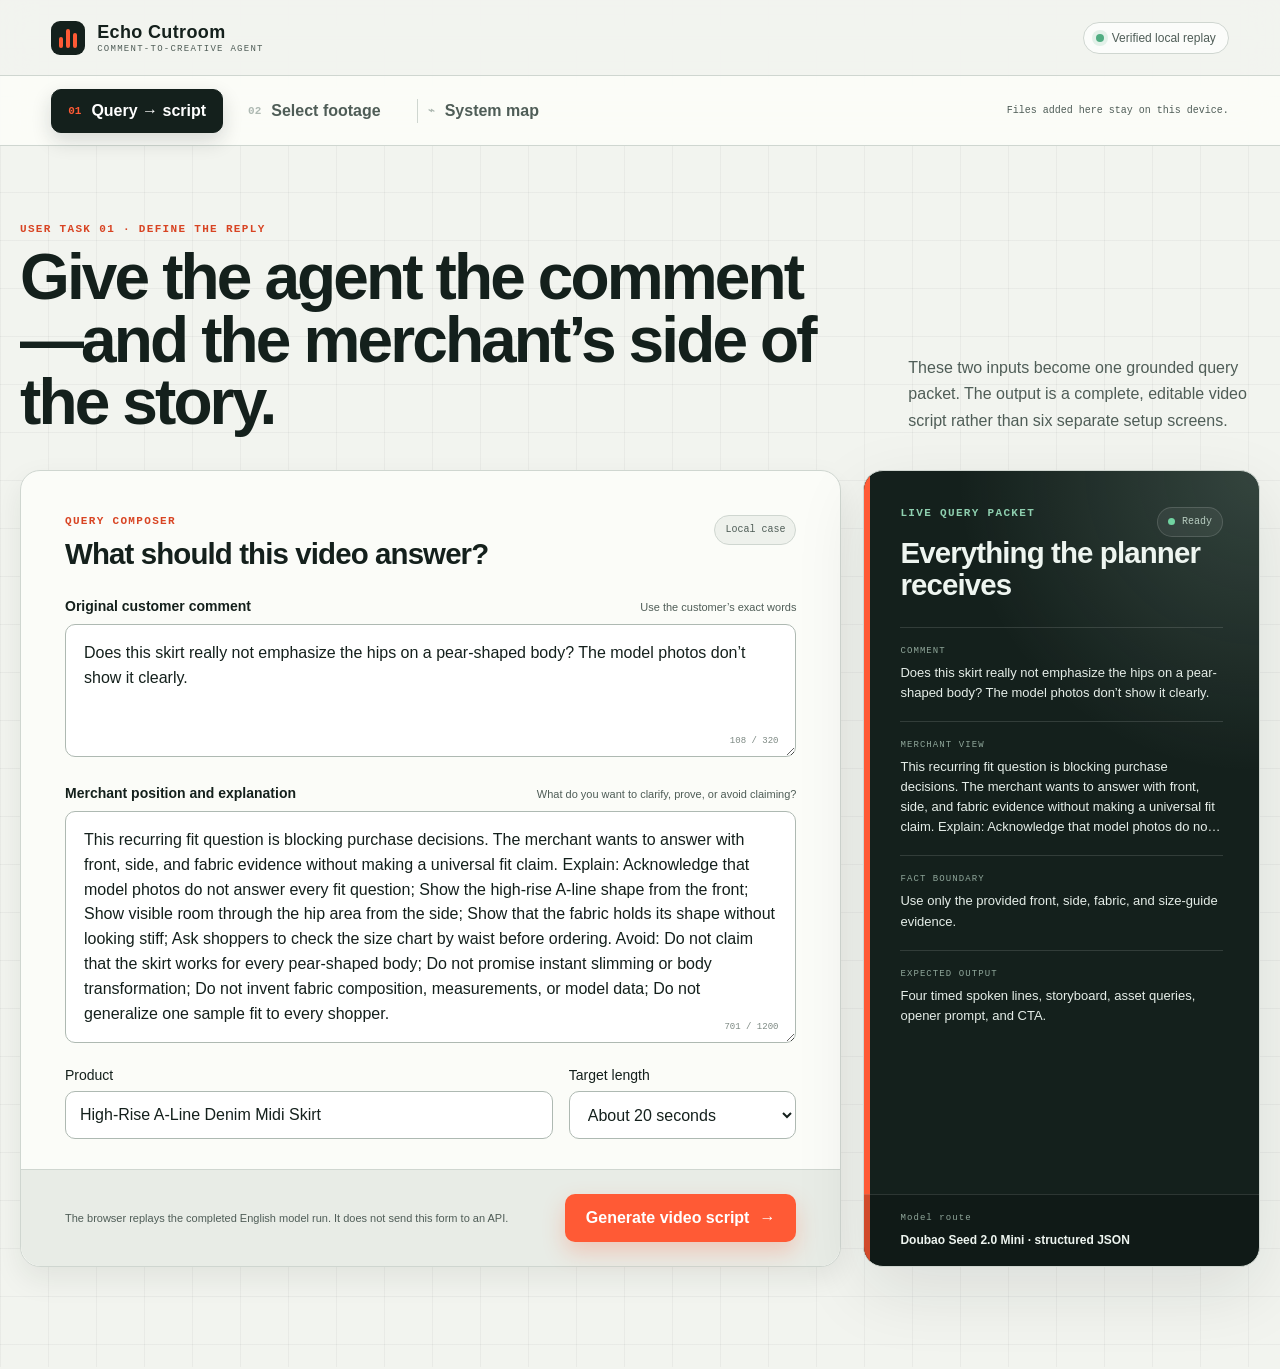
==== demos/comment-video/index.html @ 364e4d36 "Add interactive portfolio demos and project visuals" ====
<!doctype html>
<html lang="en">
  <head>
    <meta charset="UTF-8" />
    <meta name="viewport" content="width=device-width, initial-scale=1.0" />
    <meta
      name="description"
      content="Echo Cutroom turns a customer comment and a merchant brief into an evidence-led product reply video."
    />
    <title>Echo Cutroom · Comment-to-Creative Agent</title>
    <link rel="icon" href="data:," />
    <link rel="stylesheet" href="./styles.css?v=workflow-map-1" />
  </head>
  <body>
    <a class="skip-link" href="#main-content">Skip to workspace</a>

    <header class="topbar">
      <a class="brand" href="../../index.html" aria-label="Back to portfolio">
        <span class="brand-mark" aria-hidden="true">
          <span></span><span></span><span></span>
        </span>
        <span>
          <strong>Echo Cutroom</strong>
          <small>Comment-to-Creative Agent</small>
        </span>
      </a>

      <div class="run-state" aria-label="Demo mode">
        <span class="state-dot" aria-hidden="true"></span>
        Verified local replay
      </div>
    </header>

    <nav class="workspace-nav" aria-label="Demo pages">
      <div class="nav-track" role="tablist" aria-label="Workspace">
        <button
          class="nav-tab is-active"
          id="tab-brief"
          type="button"
          role="tab"
          aria-selected="true"
          aria-controls="view-brief"
          data-view-target="brief"
        >
          <span>01</span>
          Query → script
        </button>
        <button
          class="nav-tab"
          id="tab-assets"
          type="button"
          role="tab"
          aria-selected="false"
          aria-controls="view-assets"
          data-view-target="assets"
        >
          <span>02</span>
          Select footage
        </button>
        <button
          class="nav-tab nav-tab-system"
          id="tab-workflow"
          type="button"
          role="tab"
          aria-selected="false"
          aria-controls="view-workflow"
          data-view-target="workflow"
        >
          <span aria-hidden="true">⌁</span>
          System map
        </button>
      </div>
      <p class="privacy-note">Files added here stay on this device.</p>
    </nav>

    <main id="main-content">
      <section
        class="workspace-view is-active"
        id="view-brief"
        role="tabpanel"
        aria-labelledby="tab-brief"
        data-view="brief"
      >
        <div class="view-heading">
          <div>
            <p class="eyebrow">User task 01 · Define the reply</p>
            <h1>Give the agent the comment—and the merchant’s side of the story.</h1>
          </div>
          <p class="view-intro">
            These two inputs become one grounded query packet. The output is a complete,
            editable video script rather than six separate setup screens.
          </p>
        </div>

        <div class="brief-layout">
          <form class="query-composer" id="query-form">
            <div class="composer-topline">
              <div>
                <p class="section-kicker">Query composer</p>
                <h2>What should this video answer?</h2>
              </div>
              <span class="local-badge">Local case</span>
            </div>

            <label class="field-block" for="comment-input">
              <span class="field-heading">
                <strong>Original customer comment</strong>
                <small>Use the customer’s exact words</small>
              </span>
              <textarea id="comment-input" rows="4" maxlength="320"></textarea>
              <span class="field-counter"><span id="comment-count">0</span> / 320</span>
            </label>

            <label class="field-block" for="merchant-input">
              <span class="field-heading">
                <strong>Merchant position and explanation</strong>
                <small>What do you want to clarify, prove, or avoid claiming?</small>
              </span>
              <textarea id="merchant-input" rows="8" maxlength="1200"></textarea>
              <span class="field-counter"><span id="merchant-count">0</span> / 1200</span>
            </label>

            <div class="compact-fields">
              <label>
                <span>Product</span>
                <input id="product-input" type="text" />
              </label>
              <label>
                <span>Target length</span>
                <select id="duration-input">
                  <option value="20.8">About 20 seconds</option>
                  <option value="15">About 15 seconds</option>
                  <option value="30">About 30 seconds</option>
                </select>
              </label>
            </div>

            <div class="composer-action">
              <p>
                The browser replays the completed English model run. It does not send this
                form to an API.
              </p>
              <button class="button button-primary" id="generate-script" type="submit">
                Generate video script
                <span aria-hidden="true">→</span>
              </button>
            </div>
          </form>

          <aside class="query-packet" aria-labelledby="packet-title">
            <div class="packet-head">
              <p class="section-kicker">Live query packet</p>
              <span class="packet-status"><i></i> Ready</span>
            </div>
            <h2 id="packet-title">Everything the planner receives</h2>

            <div class="packet-row">
              <span>COMMENT</span>
              <p id="packet-comment"></p>
            </div>
            <div class="packet-row">
              <span>MERCHANT VIEW</span>
              <p id="packet-merchant"></p>
            </div>
            <div class="packet-row">
              <span>FACT BOUNDARY</span>
              <p id="packet-boundary">
                Use only the provided front, side, fabric, and size-guide evidence.
              </p>
            </div>
            <div class="packet-row">
              <span>EXPECTED OUTPUT</span>
              <p>Four timed spoken lines, storyboard, asset queries, opener prompt, and CTA.</p>
            </div>

            <div class="packet-foot">
              <span>Model route</span>
              <strong>Doubao Seed 2.0 Mini · structured JSON</strong>
            </div>
          </aside>
        </div>

        <section class="script-result" id="script-result" aria-live="polite" hidden>
          <div class="result-heading">
            <div>
              <p class="eyebrow">Generated output</p>
              <h2>One script, already mapped to four edit slots.</h2>
            </div>
            <div class="result-meta">
              <span id="script-status">Completed run</span>
              <span>20.8 sec</span>
              <span>4 scenes</span>
            </div>
          </div>

          <div class="script-grid" id="script-grid"></div>

          <label class="script-editor" for="script-input">
            <span>
              <strong>Editable voiceover</strong>
              <small id="script-edit-state">Matches the verified run</small>
            </span>
            <textarea id="script-input" rows="7"></textarea>
          </label>

          <div class="result-actions">
            <button class="button button-secondary" id="restore-script" type="button">
              Restore generated draft
            </button>
            <button class="button button-primary" id="continue-assets" type="button">
              Continue to footage
              <span aria-hidden="true">→</span>
            </button>
          </div>
        </section>
      </section>

      <section
        class="workspace-view"
        id="view-assets"
        role="tabpanel"
        aria-labelledby="tab-assets"
        data-view="assets"
        hidden
      >
        <div class="view-heading">
          <div>
            <p class="eyebrow">User task 02 · Build the evidence set</p>
            <h1>Select the footage the editor is allowed to use.</h1>
          </div>
          <p class="view-intro">
            Approved merchant assets carry every product claim. If the library is missing a
            shot, add an image or video from your device.
          </p>
        </div>

        <div class="asset-workspace">
          <section class="library-panel" aria-labelledby="library-title">
            <div class="library-toolbar">
              <div>
                <p class="section-kicker">Merchant asset library</p>
                <h2 id="library-title">Match proof to the script</h2>
              </div>
              <label class="asset-search">
                <span class="sr-only">Search assets</span>
                <input
                  id="asset-search"
                  type="search"
                  placeholder="Search front, side, fabric…"
                />
              </label>
            </div>

            <div class="coverage-bar">
              <div>
                <span id="selected-count">0 selected</span>
                <strong id="coverage-state">Checking coverage…</strong>
              </div>
              <div class="coverage-track" aria-hidden="true">
                <span id="coverage-fill"></span>
              </div>
            </div>

            <div class="asset-grid" id="asset-grid">
              <label class="upload-card" id="asset-dropzone" for="asset-upload">
                <span class="upload-plus" aria-hidden="true">+</span>
                <strong>Add footage</strong>
                <small>Images or videos from this device</small>
                <span class="upload-types">PNG · JPG · MP4 · MOV</span>
              </label>
            </div>
            <input
              class="sr-only"
              id="asset-upload"
              type="file"
              accept="image/*,video/*"
              multiple
            />
            <p class="upload-note" id="upload-note">
              Local uploads appear in this selection only and are never sent anywhere.
            </p>
          </section>

          <aside class="edit-preview" aria-labelledby="preview-title">
            <div class="preview-heading">
              <div>
                <p class="section-kicker">Edit preview</p>
                <h2 id="preview-title">Selected source stack</h2>
              </div>
              <span class="ratio-badge">9:16</span>
            </div>

            <div class="selected-stack" id="selected-stack"></div>

            <div class="mini-timeline" aria-label="Four-part edit timeline">
              <span class="segment generated" style="--w: 26%">Opener</span>
              <span class="segment proof" style="--w: 25%">Front</span>
              <span class="segment proof" style="--w: 24%">Side</span>
              <span class="segment proof" style="--w: 25%">Fabric + size</span>
            </div>

            <button class="button button-primary button-wide" id="assemble-preview" type="button">
              Open completed cut
              <span aria-hidden="true">▶</span>
            </button>

            <div class="video-shell" id="video-shell" hidden>
              <video id="result-video" controls playsinline preload="metadata">
                <source
                  src="./assets/output/comment-reply-demo-en.mp4?v=20260727-en1"
                  type="video/mp4"
                />
                Your browser cannot play the MP4 preview.
              </video>
              <div class="video-caption">
                <span>VERIFIED OUTPUT</span>
                <p>English narration · captions · background music · no standalone end card</p>
              </div>
            </div>

            <p class="static-note">
              The included video is the verified pre-rendered cut. Newly added local files are
              shown in the source stack but are not re-rendered by this static portfolio page.
            </p>

            <button class="text-button" id="open-workflow" type="button">
              See every tool behind this output
              <span aria-hidden="true">→</span>
            </button>
          </aside>
        </div>
      </section>

      <section
        class="workspace-view workflow-view"
        id="view-workflow"
        role="tabpanel"
        aria-labelledby="tab-workflow"
        data-view="workflow"
        hidden
      >
        <div class="view-heading workflow-heading">
          <div>
            <p class="eyebrow">System map · Inputs, tools, outputs</p>
            <h1>The six old screens are now one transparent production line.</h1>
          </div>
          <p class="view-intro">
            Follow the signal from a customer comment to the final MP4. Select any node to
            inspect the exact tool, input, output, and execution mode.
          </p>
        </div>

        <div class="mode-legend" aria-label="Execution mode legend">
          <span><i class="human"></i> Human input</span>
          <span><i class="api"></i> Actual AI API</span>
          <span><i class="local"></i> Local processing</span>
          <span><i class="static"></i> Static output</span>
        </div>

        <div class="workflow-layout">
          <div class="signal-map" id="workflow-map" aria-label="End-to-end production workflow">
            <div class="lane-label">PLAN</div>
            <div class="flow-row flow-row-plan">
              <button class="flow-node mode-human is-selected" type="button" data-node="query">
                <span class="node-index">01</span>
                <strong>Query + merchant brief</strong>
                <small>Comment and response position</small>
                <em>Case packet</em>
              </button>
              <span class="flow-arrow" aria-hidden="true">→</span>
              <button class="flow-node mode-api" type="button" data-node="plan">
                <span class="node-index">02</span>
                <strong>Generate video plan</strong>
                <small>Doubao Seed 2.0 Mini</small>
                <em>Structured JSON</em>
              </button>
              <span class="flow-arrow" aria-hidden="true">→</span>
              <button class="flow-node mode-local" type="button" data-node="validate">
                <span class="node-index">03</span>
                <strong>Validate claims</strong>
                <small>Fact and timing rules</small>
                <em>Approved plan</em>
              </button>
            </div>

            <div class="lane-label">SOURCE</div>
            <div class="flow-row flow-row-source">
              <button class="flow-node mode-human" type="button" data-node="assets">
                <span class="node-index">04</span>
                <strong>Match or upload evidence</strong>
                <small>Local metadata matcher</small>
                <em>Selected asset IDs</em>
              </button>
              <span class="flow-arrow" aria-hidden="true">→</span>
              <button class="flow-node mode-local gate-node" type="button" data-node="gap">
                <span class="node-index">05</span>
                <strong>Evidence gap?</strong>
                <small>Fact-to-shot coverage</small>
                <em>Ready / revise</em>
              </button>
              <div class="gap-loop" aria-label="Missing evidence loops back to upload">
                <span>Missing proof</span>
                <b aria-hidden="true">↶</b>
                <small>Upload a shot or remove the claim</small>
              </div>
            </div>

            <div class="lane-label">CREATE</div>
            <div class="parallel-wrap">
              <div class="parallel-branch">
                <span>VISUAL</span>
                <button class="flow-node mode-api" type="button" data-node="opener">
                  <span class="node-index">06A</span>
                  <strong>Generate opener</strong>
                  <small>Seedance 2.0 Fast</small>
                  <em>5-second vertical MP4</em>
                </button>
              </div>
              <div class="parallel-sign" aria-hidden="true">+</div>
              <div class="parallel-branch">
                <span>AUDIO</span>
                <button class="flow-node mode-local" type="button" data-node="voice">
                  <span class="node-index">06B</span>
                  <strong>Create voiceover</strong>
                  <small>Piper English TTS</small>
                  <em>Timed WAV</em>
                </button>
              </div>
            </div>

            <div class="flow-down" aria-hidden="true">↓</div>
            <div class="lane-label">FINISH</div>
            <div class="flow-row flow-row-finish">
              <button class="flow-node mode-local" type="button" data-node="edit">
                <span class="node-index">07</span>
                <strong>Assemble the cut</strong>
                <small>FFmpeg edit + captions + BGM</small>
                <em>20.8-second draft</em>
              </button>
              <span class="flow-arrow" aria-hidden="true">→</span>
              <button class="flow-node mode-local" type="button" data-node="evaluate">
                <span class="node-index">08</span>
                <strong>Evaluate and gate</strong>
                <small>Rubric + deterministic checks</small>
                <em>Pass / revise</em>
              </button>
              <span class="flow-arrow" aria-hidden="true">→</span>
              <button class="flow-node mode-static" type="button" data-node="output">
                <span class="node-index">09</span>
                <strong>Publish the artifact</strong>
                <small>Static portfolio output</small>
                <em>MP4 + run manifest</em>
              </button>
            </div>
          </div>

          <aside class="node-inspector" aria-live="polite">
            <div class="inspector-head">
              <span id="inspector-mode">Human input</span>
              <strong id="inspector-step">01</strong>
            </div>
            <h2 id="inspector-title">Query + merchant brief</h2>
            <p id="inspector-summary">
              What is the shopper really asking—and what can the merchant prove?
            </p>

            <dl>
              <div>
                <dt>TOOL</dt>
                <dd id="inspector-tool">Demo form + normalized case schema</dd>
              </div>
              <div>
                <dt>INPUT</dt>
                <dd id="inspector-input">Original comment, merchant response goal, and claim boundaries</dd>
              </div>
              <div>
                <dt>OUTPUT</dt>
                <dd id="inspector-output">A normalized case packet for the planner</dd>
              </div>
            </dl>

            <p class="accuracy-note" id="inspector-note">
              This is the only information the user needs to prepare before generation.
            </p>
          </aside>
        </div>

        <div class="workflow-principles">
          <article>
            <span>01</span>
            <strong>Facts first</strong>
            <p>No product claim enters the script without an approved fact boundary.</p>
          </article>
          <article>
            <span>02</span>
            <strong>Real assets first</strong>
            <p>AI generates the missing performance hook, not the product evidence.</p>
          </article>
          <article>
            <span>03</span>
            <strong>Human review remains</strong>
            <p>The merchant selects sources and can revise the script before release.</p>
          </article>
        </div>
      </section>
    </main>

    <div class="toast" id="toast" role="status" aria-live="polite"></div>

    <script src="./data/workflow-data.js?v=workflow-map-1"></script>
    <script src="./app.js?v=workflow-map-1"></script>
  </body>
</html>
---- demos/comment-video/styles.css ----
:root {
  --paper: #f2f4ef;
  --paper-strong: #fbfcf8;
  --ink: #14201c;
  --ink-soft: #4f5d57;
  --line: #cfd6d0;
  --line-strong: #aeb9b2;
  --orange: #ff5a35;
  --orange-dark: #d84423;
  --mint: #c5ead9;
  --mint-dark: #2b7b60;
  --blue: #2957d6;
  --blue-soft: #dce5ff;
  --violet: #7759d9;
  --yellow: #f2cf69;
  --white: #ffffff;
  --shadow: 0 24px 70px rgba(20, 32, 28, 0.1);
  --shadow-small: 0 12px 30px rgba(20, 32, 28, 0.08);
  --radius: 20px;
  --radius-small: 12px;
  --display: Bahnschrift, "Arial Narrow", "Segoe UI", sans-serif;
  --body: "Segoe UI", Arial, sans-serif;
  --mono: "Cascadia Mono", Consolas, monospace;
}

* {
  box-sizing: border-box;
}

html {
  color-scheme: light;
  scroll-behavior: smooth;
}

body {
  min-width: 320px;
  margin: 0;
  color: var(--ink);
  font-family: var(--body);
  background:
    linear-gradient(rgba(20, 32, 28, 0.045) 1px, transparent 1px),
    linear-gradient(90deg, rgba(20, 32, 28, 0.045) 1px, transparent 1px),
    var(--paper);
  background-size: 48px 48px;
}

button,
input,
textarea,
select {
  color: inherit;
  font: inherit;
}

button,
select {
  cursor: pointer;
}

button:focus-visible,
input:focus-visible,
textarea:focus-visible,
select:focus-visible,
a:focus-visible,
[tabindex="-1"]:focus-visible {
  outline: 3px solid rgba(41, 87, 214, 0.32);
  outline-offset: 3px;
}

button:disabled {
  cursor: wait;
  opacity: 0.68;
}

[hidden] {
  display: none !important;
}

.sr-only {
  position: absolute !important;
  width: 1px !important;
  height: 1px !important;
  padding: 0 !important;
  margin: -1px !important;
  overflow: hidden !important;
  clip: rect(0, 0, 0, 0) !important;
  white-space: nowrap !important;
  border: 0 !important;
}

.skip-link {
  position: fixed;
  top: 12px;
  left: 12px;
  z-index: 100;
  padding: 10px 14px;
  color: white;
  background: var(--ink);
  border-radius: 8px;
  transform: translateY(-150%);
}

.skip-link:focus {
  transform: translateY(0);
}

.topbar {
  display: flex;
  align-items: center;
  justify-content: space-between;
  min-height: 76px;
  padding: 14px clamp(22px, 4vw, 64px);
  background: rgba(242, 244, 239, 0.92);
  border-bottom: 1px solid var(--line);
  backdrop-filter: blur(16px);
}

.brand {
  display: inline-flex;
  gap: 12px;
  align-items: center;
  color: var(--ink);
  text-decoration: none;
}

.brand > span:last-child {
  display: grid;
  gap: 1px;
}

.brand strong {
  font-family: var(--display);
  font-size: 18px;
  letter-spacing: 0.02em;
}

.brand small {
  color: var(--ink-soft);
  font-family: var(--mono);
  font-size: 9px;
  letter-spacing: 0.14em;
  text-transform: uppercase;
}

.brand-mark {
  display: flex;
  gap: 3px;
  align-items: flex-end;
  justify-content: center;
  width: 34px;
  height: 34px;
  padding: 7px;
  background: var(--ink);
  border-radius: 9px;
}

.brand-mark span {
  width: 4px;
  background: var(--orange);
  border-radius: 4px;
}

.brand-mark span:nth-child(1) {
  height: 11px;
}

.brand-mark span:nth-child(2) {
  height: 19px;
}

.brand-mark span:nth-child(3) {
  height: 15px;
}

.run-state {
  display: inline-flex;
  gap: 8px;
  align-items: center;
  padding: 8px 12px;
  color: var(--ink-soft);
  font-size: 12px;
  background: rgba(255, 255, 255, 0.7);
  border: 1px solid var(--line);
  border-radius: 999px;
}

.state-dot {
  width: 8px;
  height: 8px;
  background: #51ad82;
  border-radius: 50%;
  box-shadow: 0 0 0 4px rgba(81, 173, 130, 0.14);
}

.workspace-nav {
  position: sticky;
  top: 0;
  z-index: 20;
  display: flex;
  align-items: center;
  justify-content: space-between;
  min-height: 70px;
  padding: 10px clamp(22px, 4vw, 64px);
  background: rgba(251, 252, 248, 0.94);
  border-bottom: 1px solid var(--line);
  backdrop-filter: blur(16px);
}

.nav-track {
  display: flex;
  gap: 8px;
  align-items: center;
}

.nav-tab {
  display: inline-flex;
  gap: 10px;
  align-items: center;
  min-height: 44px;
  padding: 0 16px;
  color: var(--ink-soft);
  font-weight: 700;
  background: transparent;
  border: 1px solid transparent;
  border-radius: 10px;
}

.nav-tab span {
  color: var(--line-strong);
  font-family: var(--mono);
  font-size: 11px;
}

.nav-tab:hover {
  color: var(--ink);
  background: white;
  border-color: var(--line);
}

.nav-tab.is-active {
  color: white;
  background: var(--ink);
  border-color: var(--ink);
  box-shadow: 0 8px 20px rgba(20, 32, 28, 0.16);
}

.nav-tab.is-active span {
  color: var(--orange);
}

.nav-tab-system {
  margin-left: 14px;
}

.nav-tab-system::before {
  width: 1px;
  height: 24px;
  margin-left: -20px;
  content: "";
  background: var(--line);
}

.privacy-note {
  margin: 0;
  color: var(--ink-soft);
  font-family: var(--mono);
  font-size: 10px;
}

main {
  width: min(1480px, calc(100% - 40px));
  margin: 0 auto;
  padding: clamp(46px, 6vw, 86px) 0 100px;
}

.workspace-view {
  animation: view-in 280ms ease both;
}

@keyframes view-in {
  from {
    opacity: 0;
    transform: translateY(8px);
  }
  to {
    opacity: 1;
    transform: translateY(0);
  }
}

.view-heading {
  display: grid;
  grid-template-columns: minmax(0, 1.5fr) minmax(300px, 0.65fr);
  gap: clamp(30px, 6vw, 90px);
  align-items: end;
  margin-bottom: 36px;
}

.eyebrow,
.section-kicker {
  margin: 0 0 11px;
  color: var(--orange-dark);
  font-family: var(--mono);
  font-size: 11px;
  font-weight: 700;
  letter-spacing: 0.12em;
  text-transform: uppercase;
}

.view-heading h1 {
  max-width: 980px;
  margin: 0;
  font-family: var(--display);
  font-size: clamp(42px, 5vw, 78px);
  font-weight: 800;
  letter-spacing: -0.045em;
  line-height: 0.98;
}

.view-intro {
  max-width: 520px;
  margin: 0;
  color: var(--ink-soft);
  font-size: 16px;
  line-height: 1.65;
}

.brief-layout {
  display: grid;
  grid-template-columns: minmax(0, 1.45fr) minmax(340px, 0.7fr);
  gap: 22px;
  align-items: stretch;
}

.query-composer,
.query-packet,
.script-result,
.library-panel,
.edit-preview,
.signal-map,
.node-inspector {
  border: 1px solid var(--line);
  border-radius: var(--radius);
  box-shadow: var(--shadow-small);
}

.query-composer {
  padding: clamp(24px, 4vw, 44px);
  background: var(--paper-strong);
}

.composer-topline,
.packet-head,
.result-heading,
.library-toolbar,
.preview-heading {
  display: flex;
  gap: 20px;
  align-items: flex-start;
  justify-content: space-between;
}

.composer-topline h2,
.packet-head + h2,
.result-heading h2,
.library-toolbar h2,
.preview-heading h2,
.node-inspector h2 {
  margin: 0;
  font-family: var(--display);
  font-size: clamp(24px, 2.3vw, 34px);
  letter-spacing: -0.03em;
  line-height: 1.08;
}

.local-badge,
.ratio-badge,
.result-meta span,
.packet-status {
  display: inline-flex;
  gap: 7px;
  align-items: center;
  flex: none;
  min-height: 30px;
  padding: 0 10px;
  color: var(--ink-soft);
  font-family: var(--mono);
  font-size: 10px;
  background: #eef1ec;
  border: 1px solid var(--line);
  border-radius: 999px;
}

.field-block {
  position: relative;
  display: grid;
  gap: 10px;
  margin-top: 28px;
}

.field-heading {
  display: flex;
  gap: 16px;
  align-items: baseline;
  justify-content: space-between;
}

.field-heading strong,
.compact-fields label > span {
  font-size: 14px;
}

.field-heading small {
  color: var(--ink-soft);
  font-size: 11px;
}

textarea,
input,
select {
  width: 100%;
  border: 1px solid var(--line-strong);
  background: white;
  border-radius: 10px;
}

textarea {
  min-height: 110px;
  padding: 16px 18px;
  font-size: 16px;
  line-height: 1.55;
  resize: vertical;
}

#merchant-input {
  min-height: 210px;
}

input,
select {
  height: 48px;
  padding: 0 14px;
}

textarea:hover,
input:hover,
select:hover {
  border-color: #7f8f86;
}

.field-counter {
  position: absolute;
  right: 12px;
  bottom: 9px;
  padding: 2px 6px;
  color: #7d8983;
  font-family: var(--mono);
  font-size: 9px;
  background: rgba(255, 255, 255, 0.9);
  border-radius: 4px;
}

.compact-fields {
  display: grid;
  grid-template-columns: 1.5fr 0.7fr;
  gap: 16px;
  margin-top: 24px;
}

.compact-fields label {
  display: grid;
  gap: 8px;
}

.composer-action {
  display: flex;
  gap: 28px;
  align-items: center;
  justify-content: space-between;
  margin: 30px -44px -44px;
  padding: 24px 44px;
  background: #e8ece6;
  border-top: 1px solid var(--line);
  border-radius: 0 0 var(--radius) var(--radius);
}

.composer-action p {
  max-width: 520px;
  margin: 0;
  color: var(--ink-soft);
  font-size: 11px;
  line-height: 1.55;
}

.button {
  display: inline-flex;
  gap: 10px;
  align-items: center;
  justify-content: center;
  min-height: 48px;
  padding: 0 20px;
  font-weight: 800;
  border: 1px solid transparent;
  border-radius: 10px;
  transition:
    transform 160ms ease,
    box-shadow 160ms ease,
    background 160ms ease;
}

.button:hover {
  transform: translateY(-2px);
}

.button-primary {
  color: white;
  background: var(--orange);
  box-shadow: 0 10px 22px rgba(255, 90, 53, 0.25);
}

.button-primary:hover {
  background: var(--orange-dark);
}

.button-secondary {
  color: var(--ink);
  background: white;
  border-color: var(--line-strong);
}

.button-wide {
  width: 100%;
}

.query-packet {
  position: relative;
  overflow: hidden;
  padding: clamp(24px, 3vw, 36px);
  color: #eef5f0;
  background:
    radial-gradient(circle at 100% 0%, rgba(197, 234, 217, 0.18), transparent 34%),
    var(--ink);
  box-shadow: var(--shadow);
}

.query-packet::before {
  position: absolute;
  top: 0;
  left: 0;
  width: 6px;
  height: 100%;
  content: "";
  background: var(--orange);
}

.query-packet .section-kicker {
  color: #8ecfaf;
}

.packet-status {
  color: #b8cdc1;
  background: rgba(255, 255, 255, 0.06);
  border-color: rgba(255, 255, 255, 0.14);
}

.packet-status i {
  width: 7px;
  height: 7px;
  background: #71d3a1;
  border-radius: 50%;
}

.packet-head + h2 {
  margin-bottom: 26px;
}

.packet-row {
  padding: 18px 0;
  border-top: 1px solid rgba(255, 255, 255, 0.13);
}

.packet-row span,
.packet-foot span {
  display: block;
  margin-bottom: 7px;
  color: #8fa69a;
  font-family: var(--mono);
  font-size: 9px;
  letter-spacing: 0.12em;
}

.packet-row p {
  display: -webkit-box;
  max-height: 6.2em;
  margin: 0;
  overflow: hidden;
  color: #e5ede8;
  font-size: 13px;
  line-height: 1.55;
  -webkit-line-clamp: 4;
  -webkit-box-orient: vertical;
}

.packet-foot {
  position: absolute;
  right: 0;
  bottom: 0;
  left: 0;
  padding: 18px 36px;
  background: rgba(0, 0, 0, 0.18);
  border-top: 1px solid rgba(255, 255, 255, 0.12);
}

.packet-foot strong {
  font-size: 12px;
}

.script-result {
  margin-top: 24px;
  padding: clamp(24px, 4vw, 42px);
  background: white;
  scroll-margin-top: 98px;
}

.result-heading {
  align-items: flex-end;
}

.result-meta {
  display: flex;
  gap: 6px;
  flex-wrap: wrap;
  justify-content: flex-end;
}

.script-grid {
  display: grid;
  grid-template-columns: repeat(4, minmax(0, 1fr));
  gap: 10px;
  margin-top: 28px;
}

.script-card {
  min-height: 230px;
  padding: 18px;
  background: #f2f5f1;
  border: 1px solid var(--line);
  border-top: 4px solid var(--orange);
  border-radius: 12px;
}

.script-card:nth-child(2) {
  border-top-color: var(--blue);
}

.script-card:nth-child(3) {
  border-top-color: var(--violet);
}

.script-card:nth-child(4) {
  border-top-color: var(--mint-dark);
}

.script-card > div {
  display: flex;
  align-items: center;
  justify-content: space-between;
}

.script-card > div span,
.script-card > div strong {
  color: var(--ink-soft);
  font-family: var(--mono);
  font-size: 9px;
}

.script-card p {
  margin: 28px 0 18px;
  font-size: 15px;
  font-weight: 650;
  line-height: 1.55;
}

.script-card small {
  color: var(--ink-soft);
  font-size: 11px;
  line-height: 1.4;
}

.script-editor {
  display: grid;
  gap: 10px;
  margin-top: 22px;
  padding-top: 22px;
  border-top: 1px solid var(--line);
}

.script-editor > span {
  display: flex;
  align-items: baseline;
  justify-content: space-between;
}

.script-editor small {
  color: var(--mint-dark);
  font-family: var(--mono);
  font-size: 10px;
}

.script-editor textarea {
  min-height: 180px;
  font-family: var(--mono);
  font-size: 13px;
}

.result-actions {
  display: flex;
  gap: 12px;
  justify-content: flex-end;
  margin-top: 20px;
}

.asset-workspace {
  display: grid;
  grid-template-columns: minmax(0, 1.5fr) minmax(350px, 0.65fr);
  gap: 22px;
  align-items: start;
}

.library-panel,
.edit-preview {
  padding: clamp(22px, 3vw, 36px);
  background: var(--paper-strong);
}

.asset-search {
  width: min(280px, 36vw);
}

.asset-search input {
  height: 42px;
  padding-left: 16px;
  background: white;
}

.coverage-bar {
  margin: 26px 0 20px;
  padding: 15px 18px;
  background: #e9eee9;
  border: 1px solid var(--line);
  border-radius: 10px;
}

.coverage-bar > div:first-child {
  display: flex;
  gap: 16px;
  align-items: center;
  justify-content: space-between;
  margin-bottom: 10px;
  font-size: 11px;
}

.coverage-bar strong {
  color: var(--mint-dark);
}

.coverage-track {
  height: 6px;
  overflow: hidden;
  background: #d4ddd6;
  border-radius: 999px;
}

.coverage-track span {
  display: block;
  width: 0;
  height: 100%;
  background: linear-gradient(90deg, var(--orange), var(--mint-dark));
  border-radius: inherit;
  transition: width 240ms ease;
}

.asset-grid {
  display: grid;
  grid-template-columns: repeat(3, minmax(0, 1fr));
  gap: 12px;
}

.upload-card,
.asset-card-wrap {
  min-height: 282px;
  border-radius: 13px;
}

.upload-card {
  display: flex;
  flex-direction: column;
  gap: 8px;
  align-items: center;
  justify-content: center;
  padding: 24px 14px;
  color: var(--ink-soft);
  text-align: center;
  background:
    linear-gradient(135deg, rgba(41, 87, 214, 0.04), rgba(197, 234, 217, 0.26)),
    white;
  border: 1.5px dashed #80978a;
  transition:
    transform 160ms ease,
    border-color 160ms ease,
    background 160ms ease;
}

.upload-card:hover,
.upload-card.is-dragging {
  color: var(--ink);
  background: var(--mint);
  border-color: var(--mint-dark);
  transform: translateY(-2px);
}

.upload-plus {
  display: grid;
  place-items: center;
  width: 50px;
  height: 50px;
  margin-bottom: 8px;
  color: white;
  font-size: 31px;
  font-weight: 300;
  background: var(--ink);
  border-radius: 50%;
}

.upload-card strong {
  font-size: 15px;
}

.upload-card small {
  max-width: 150px;
  font-size: 11px;
  line-height: 1.4;
}

.upload-types {
  margin-top: 8px;
  font-family: var(--mono);
  font-size: 8px;
}

.asset-card-wrap {
  position: relative;
  overflow: hidden;
  background: white;
  border: 1px solid var(--line);
  transition:
    transform 160ms ease,
    box-shadow 160ms ease,
    border-color 160ms ease;
}

.asset-card-wrap:hover {
  transform: translateY(-3px);
  box-shadow: var(--shadow-small);
}

.asset-card-wrap.is-selected {
  border-color: var(--orange);
  box-shadow: 0 0 0 2px rgba(255, 90, 53, 0.12);
}

.asset-card {
  width: 100%;
  height: 100%;
  padding: 0;
  text-align: left;
  background: transparent;
  border: 0;
}

.asset-visual {
  position: relative;
  height: 206px;
  overflow: hidden;
  background: #dfe5df;
}

.asset-visual img,
.asset-visual video {
  width: 100%;
  height: 100%;
  object-fit: cover;
}

.asset-select-mark {
  position: absolute;
  top: 10px;
  right: 10px;
  display: grid;
  place-items: center;
  width: 28px;
  height: 28px;
  color: var(--ink);
  font-weight: 900;
  background: rgba(255, 255, 255, 0.9);
  border-radius: 50%;
  box-shadow: 0 4px 14px rgba(0, 0, 0, 0.14);
}

.is-selected .asset-select-mark {
  color: white;
  background: var(--orange);
}

.asset-role {
  position: absolute;
  right: 10px;
  bottom: 10px;
  left: 10px;
  width: max-content;
  max-width: calc(100% - 20px);
  padding: 5px 7px;
  overflow: hidden;
  color: white;
  font-family: var(--mono);
  font-size: 8px;
  text-overflow: ellipsis;
  white-space: nowrap;
  background: rgba(20, 32, 28, 0.78);
  border-radius: 5px;
}

.asset-card-copy {
  padding: 14px;
}

.asset-card-copy strong {
  display: block;
  overflow: hidden;
  font-size: 13px;
  text-overflow: ellipsis;
  white-space: nowrap;
}

.asset-card-copy p {
  margin: 6px 0 0;
  overflow: hidden;
  color: var(--ink-soft);
  font-size: 10px;
  text-overflow: ellipsis;
  white-space: nowrap;
}

.remove-upload {
  position: absolute;
  top: 9px;
  left: 9px;
  z-index: 2;
  display: grid;
  place-items: center;
  width: 28px;
  height: 28px;
  padding: 0;
  color: white;
  font-size: 18px;
  background: rgba(20, 32, 28, 0.75);
  border: 0;
  border-radius: 50%;
}

.asset-empty {
  grid-column: 2 / -1;
  align-self: center;
  color: var(--ink-soft);
  font-size: 13px;
}

.upload-note,
.static-note {
  margin: 16px 0 0;
  color: var(--ink-soft);
  font-size: 10px;
  line-height: 1.5;
}

.edit-preview {
  position: sticky;
  top: 92px;
  background: var(--ink);
  color: #edf4f0;
  box-shadow: var(--shadow);
}

.edit-preview .section-kicker {
  color: #8ecfaf;
}

.edit-preview .ratio-badge {
  color: #d6e6dd;
  background: rgba(255, 255, 255, 0.08);
  border-color: rgba(255, 255, 255, 0.16);
}

.selected-stack {
  display: grid;
  gap: 7px;
  max-height: 252px;
  margin: 24px 0 18px;
  overflow: auto;
}

.source-chip {
  display: grid;
  grid-template-columns: 36px 1fr;
  gap: 10px;
  align-items: center;
  padding: 9px 10px;
  background: rgba(255, 255, 255, 0.07);
  border: 1px solid rgba(255, 255, 255, 0.1);
  border-radius: 8px;
}

.source-chip > span {
  color: var(--orange);
  font-family: var(--mono);
  font-size: 10px;
}

.source-chip p {
  display: grid;
  gap: 2px;
  margin: 0;
}

.source-chip strong {
  overflow: hidden;
  font-size: 11px;
  text-overflow: ellipsis;
  white-space: nowrap;
}

.source-chip small {
  color: #9fb1a7;
  font-size: 9px;
}

.stack-empty {
  color: #aebeb5;
  font-size: 12px;
}

.mini-timeline {
  display: flex;
  gap: 2px;
  width: 100%;
  height: 48px;
  margin: 18px 0;
  overflow: hidden;
  border-radius: 8px;
}

.segment {
  display: grid;
  place-items: center;
  width: var(--w);
  padding: 4px;
  color: white;
  font-family: var(--mono);
  font-size: 8px;
  text-align: center;
  background: #406052;
}

.segment.generated {
  background: var(--orange);
}

.segment.proof:nth-child(2) {
  background: var(--blue);
}

.segment.proof:nth-child(3) {
  background: var(--violet);
}

.segment.proof:nth-child(4) {
  background: var(--mint-dark);
}

.video-shell {
  position: relative;
  margin-top: 18px;
  overflow: hidden;
  background: black;
  border: 1px solid rgba(255, 255, 255, 0.14);
  border-radius: 12px;
}

.video-shell video {
  display: block;
  width: 100%;
  max-height: 620px;
  background: black;
}

.video-caption {
  padding: 12px 14px 14px;
  background: #0c1210;
}

.video-caption span {
  color: var(--orange);
  font-family: var(--mono);
  font-size: 8px;
  letter-spacing: 0.12em;
}

.video-caption p {
  margin: 5px 0 0;
  color: #c1d0c8;
  font-size: 10px;
}

.text-button {
  display: flex;
  gap: 12px;
  align-items: center;
  justify-content: space-between;
  width: 100%;
  margin-top: 20px;
  padding: 15px 0 3px;
  color: #bfe6d2;
  font-size: 12px;
  font-weight: 700;
  text-align: left;
  background: transparent;
  border: 0;
  border-top: 1px solid rgba(255, 255, 255, 0.14);
}

.text-button:hover {
  color: white;
}

.workflow-heading {
  margin-bottom: 28px;
}

.mode-legend {
  display: flex;
  gap: 18px;
  flex-wrap: wrap;
  align-items: center;
  margin-bottom: 18px;
  color: var(--ink-soft);
  font-family: var(--mono);
  font-size: 9px;
}

.mode-legend span {
  display: inline-flex;
  gap: 7px;
  align-items: center;
}

.mode-legend i {
  width: 9px;
  height: 9px;
  border-radius: 3px;
}

.mode-legend .human {
  background: var(--yellow);
}

.mode-legend .api {
  background: var(--blue);
}

.mode-legend .local {
  background: var(--mint-dark);
}

.mode-legend .static {
  background: var(--ink);
}

.workflow-layout {
  display: grid;
  grid-template-columns: minmax(0, 1.7fr) minmax(320px, 0.58fr);
  gap: 20px;
  align-items: start;
}

.signal-map {
  position: relative;
  display: grid;
  gap: 12px;
  min-width: 0;
  padding: clamp(20px, 3vw, 34px);
  overflow: hidden;
  background:
    linear-gradient(rgba(20, 32, 28, 0.04) 1px, transparent 1px),
    linear-gradient(90deg, rgba(20, 32, 28, 0.04) 1px, transparent 1px),
    var(--paper-strong);
  background-size: 24px 24px;
}

.signal-map::before {
  position: absolute;
  top: 0;
  bottom: 0;
  left: 16px;
  width: 4px;
  content: "";
  background: linear-gradient(var(--orange), var(--blue), var(--mint-dark), var(--ink));
}

.lane-label {
  width: max-content;
  margin-top: 2px;
  padding: 4px 7px;
  color: white;
  font-family: var(--mono);
  font-size: 8px;
  letter-spacing: 0.15em;
  background: var(--ink);
  border-radius: 4px;
}

.flow-row {
  display: grid;
  grid-template-columns: minmax(0, 1fr) 30px minmax(0, 1fr) 30px minmax(0, 1fr);
  gap: 8px;
  align-items: stretch;
}

.flow-row-source {
  grid-template-columns: minmax(0, 1fr) 30px minmax(0, 1fr) minmax(180px, 0.72fr);
}

.flow-node {
  position: relative;
  min-width: 0;
  min-height: 140px;
  padding: 17px;
  color: var(--ink);
  text-align: left;
  background: white;
  border: 1px solid var(--line);
  border-top: 5px solid var(--line-strong);
  border-radius: 11px;
  box-shadow: 0 7px 18px rgba(20, 32, 28, 0.06);
  transition:
    transform 160ms ease,
    box-shadow 160ms ease,
    border-color 160ms ease;
}

.flow-node:hover,
.flow-node.is-selected {
  transform: translateY(-3px);
  box-shadow: 0 14px 28px rgba(20, 32, 28, 0.13);
}

.flow-node.is-selected {
  outline: 3px solid rgba(255, 90, 53, 0.17);
}

.flow-node.mode-human {
  border-top-color: var(--yellow);
}

.flow-node.mode-api {
  border-top-color: var(--blue);
}

.flow-node.mode-local {
  border-top-color: var(--mint-dark);
}

.flow-node.mode-static {
  color: white;
  background: var(--ink);
  border-color: var(--ink);
  border-top-color: var(--orange);
}

.node-index {
  display: block;
  margin-bottom: 16px;
  color: var(--ink-soft);
  font-family: var(--mono);
  font-size: 9px;
}

.mode-static .node-index {
  color: #9db0a5;
}

.flow-node strong {
  display: block;
  margin-bottom: 6px;
  font-family: var(--display);
  font-size: 16px;
  letter-spacing: -0.02em;
}

.flow-node small {
  display: block;
  min-height: 30px;
  color: var(--ink-soft);
  font-size: 10px;
  line-height: 1.4;
}

.mode-static small {
  color: #a9b9b0;
}

.flow-node em {
  display: block;
  margin-top: 13px;
  padding-top: 10px;
  color: var(--orange-dark);
  font-family: var(--mono);
  font-size: 8px;
  font-style: normal;
  border-top: 1px solid var(--line);
}

.mode-static em {
  color: #ffa88f;
  border-top-color: rgba(255, 255, 255, 0.13);
}

.flow-arrow,
.flow-down {
  display: grid;
  place-items: center;
  color: var(--orange);
  font-family: var(--mono);
  font-size: 22px;
  font-weight: 800;
}

.gap-loop {
  display: grid;
  grid-template-columns: 1fr auto;
  grid-template-rows: auto 1fr;
  gap: 5px 10px;
  align-content: center;
  padding: 16px;
  color: #695417;
  background: #fff5cd;
  border: 1px dashed #c79f2f;
  border-radius: 10px;
}

.gap-loop span {
  font-family: var(--mono);
  font-size: 9px;
  font-weight: 700;
  letter-spacing: 0.08em;
}

.gap-loop b {
  grid-row: 1 / 3;
  grid-column: 2;
  align-self: center;
  font-size: 30px;
}

.gap-loop small {
  font-size: 10px;
  line-height: 1.4;
}

.parallel-wrap {
  display: grid;
  grid-template-columns: 1fr 50px 1fr;
  gap: 10px;
  align-items: center;
  max-width: 780px;
  margin: 0 auto;
}

.parallel-branch {
  display: grid;
  gap: 6px;
}

.parallel-branch > span {
  color: var(--ink-soft);
  font-family: var(--mono);
  font-size: 8px;
  text-align: center;
}

.parallel-sign {
  display: grid;
  place-items: center;
  width: 40px;
  height: 40px;
  color: white;
  font-size: 24px;
  background: var(--ink);
  border-radius: 50%;
}

.flow-down {
  height: 30px;
}

.node-inspector {
  position: sticky;
  top: 92px;
  padding: clamp(24px, 3vw, 34px);
  color: #eef4f0;
  background: var(--ink);
  box-shadow: var(--shadow);
}

.inspector-head {
  display: flex;
  align-items: center;
  justify-content: space-between;
  margin-bottom: 28px;
}

.inspector-head span {
  padding: 5px 8px;
  color: #bee4d1;
  font-family: var(--mono);
  font-size: 9px;
  background: rgba(197, 234, 217, 0.08);
  border: 1px solid rgba(197, 234, 217, 0.18);
  border-radius: 5px;
}

.inspector-head strong {
  color: var(--orange);
  font-family: var(--mono);
  font-size: 13px;
}

.node-inspector h2 {
  font-size: 32px;
}

#inspector-summary {
  margin: 14px 0 28px;
  color: #b9c9c0;
  font-size: 14px;
  line-height: 1.55;
}

.node-inspector dl {
  margin: 0;
}

.node-inspector dl div {
  padding: 16px 0;
  border-top: 1px solid rgba(255, 255, 255, 0.13);
}

.node-inspector dt {
  margin-bottom: 7px;
  color: #7f998b;
  font-family: var(--mono);
  font-size: 8px;
  letter-spacing: 0.13em;
}

.node-inspector dd {
  margin: 0;
  font-size: 12px;
  line-height: 1.5;
}

.accuracy-note {
  margin: 26px 0 0;
  padding: 14px;
  color: #c4d3cb;
  font-size: 10px;
  line-height: 1.5;
  background: rgba(255, 255, 255, 0.06);
  border-left: 3px solid var(--orange);
  border-radius: 5px;
}

.workflow-principles {
  display: grid;
  grid-template-columns: repeat(3, 1fr);
  gap: 12px;
  margin-top: 20px;
}

.workflow-principles article {
  display: grid;
  grid-template-columns: 38px 1fr;
  gap: 5px 12px;
  padding: 20px;
  background: white;
  border: 1px solid var(--line);
  border-radius: 12px;
}

.workflow-principles span {
  grid-row: 1 / 3;
  color: var(--orange);
  font-family: var(--mono);
  font-size: 11px;
}

.workflow-principles strong {
  font-size: 14px;
}

.workflow-principles p {
  margin: 0;
  color: var(--ink-soft);
  font-size: 11px;
  line-height: 1.5;
}

.toast {
  position: fixed;
  right: 22px;
  bottom: 22px;
  z-index: 80;
  max-width: min(380px, calc(100vw - 44px));
  padding: 13px 17px;
  color: white;
  font-size: 12px;
  background: var(--ink);
  border: 1px solid rgba(255, 255, 255, 0.12);
  border-radius: 9px;
  box-shadow: 0 14px 36px rgba(20, 32, 28, 0.28);
  opacity: 0;
  transform: translateY(10px);
  pointer-events: none;
  transition:
    opacity 180ms ease,
    transform 180ms ease;
}

.toast.is-visible {
  opacity: 1;
  transform: translateY(0);
}

@media (max-width: 1180px) {
  .brief-layout,
  .asset-workspace,
  .workflow-layout {
    grid-template-columns: 1fr;
  }

  .query-packet {
    min-height: 620px;
  }

  .asset-grid {
    grid-template-columns: repeat(3, minmax(0, 1fr));
  }

  .edit-preview,
  .node-inspector {
    position: static;
  }

  .edit-preview {
    display: grid;
    grid-template-columns: 1fr 1fr;
    gap: 0 24px;
  }

  .preview-heading,
  .selected-stack,
  .mini-timeline,
  .edit-preview .button-wide,
  .edit-preview .static-note,
  .edit-preview .text-button {
    grid-column: 1;
  }

  .video-shell {
    grid-row: 1 / 7;
    grid-column: 2;
    margin-top: 0;
  }

  .workflow-layout .node-inspector {
    display: grid;
    grid-template-columns: 0.8fr 1.2fr;
    gap: 0 36px;
  }

  .node-inspector dl {
    grid-row: 1 / 5;
    grid-column: 2;
  }

  .accuracy-note {
    grid-column: 1;
  }
}

@media (max-width: 900px) {
  .view-heading {
    grid-template-columns: 1fr;
    gap: 18px;
  }

  .view-heading h1 {
    font-size: clamp(40px, 8vw, 66px);
  }

  .privacy-note {
    display: none;
  }

  .script-grid {
    grid-template-columns: repeat(2, minmax(0, 1fr));
  }

  .asset-grid {
    grid-template-columns: repeat(2, minmax(0, 1fr));
  }

  .flow-row,
  .flow-row-source {
    grid-template-columns: 1fr;
  }

  .flow-arrow {
    height: 24px;
    transform: rotate(90deg);
  }

  .gap-loop {
    min-height: 120px;
  }

  .parallel-wrap {
    max-width: none;
  }

  .workflow-principles {
    grid-template-columns: 1fr;
  }
}

@media (max-width: 680px) {
  .topbar {
    min-height: 66px;
    padding: 10px 16px;
  }

  .run-state {
    padding: 7px 9px;
    font-size: 10px;
  }

  .brand small {
    display: none;
  }

  .workspace-nav {
    padding: 8px;
    overflow-x: auto;
  }

  .nav-track {
    width: max-content;
  }

  .nav-tab {
    min-height: 42px;
    padding: 0 12px;
    font-size: 12px;
  }

  .nav-tab-system {
    margin-left: 4px;
  }

  .nav-tab-system::before {
    display: none;
  }

  main {
    width: min(100% - 24px, 1480px);
    padding-top: 34px;
  }

  .view-heading h1 {
    font-size: 42px;
  }

  .view-intro {
    font-size: 14px;
  }

  .query-composer,
  .query-packet,
  .script-result,
  .library-panel,
  .edit-preview,
  .signal-map,
  .node-inspector {
    border-radius: 14px;
  }

  .query-composer,
  .library-panel,
  .edit-preview,
  .signal-map,
  .node-inspector {
    padding: 20px;
  }

  .composer-topline,
  .result-heading,
  .library-toolbar,
  .preview-heading {
    align-items: flex-start;
    flex-direction: column;
  }

  .field-heading {
    align-items: flex-start;
    flex-direction: column;
    gap: 4px;
  }

  .compact-fields,
  .script-grid,
  .asset-grid,
  .edit-preview,
  .workflow-layout .node-inspector {
    grid-template-columns: 1fr;
  }

  .composer-action {
    align-items: stretch;
    flex-direction: column;
    margin: 26px -20px -20px;
    padding: 20px;
  }

  .composer-action .button {
    width: 100%;
  }

  .query-packet {
    min-height: 650px;
  }

  .packet-foot {
    padding: 16px 20px;
  }

  .result-actions {
    align-items: stretch;
    flex-direction: column-reverse;
  }

  .result-actions .button {
    width: 100%;
  }

  .asset-search {
    width: 100%;
  }

  .upload-card,
  .asset-card-wrap {
    min-height: 320px;
  }

  .asset-visual {
    height: 244px;
  }

  .edit-preview .preview-heading,
  .edit-preview .selected-stack,
  .edit-preview .mini-timeline,
  .edit-preview .button-wide,
  .edit-preview .static-note,
  .edit-preview .text-button,
  .edit-preview .video-shell {
    grid-row: auto;
    grid-column: 1;
  }

  .parallel-wrap {
    grid-template-columns: 1fr;
  }

  .parallel-sign {
    justify-self: center;
  }

  .node-inspector dl,
  .accuracy-note {
    grid-row: auto;
    grid-column: 1;
  }
}

@media (prefers-reduced-motion: reduce) {
  *,
  *::before,
  *::after {
    scroll-behavior: auto !important;
    animation-duration: 0.01ms !important;
    animation-iteration-count: 1 !important;
    transition-duration: 0.01ms !important;
  }
}
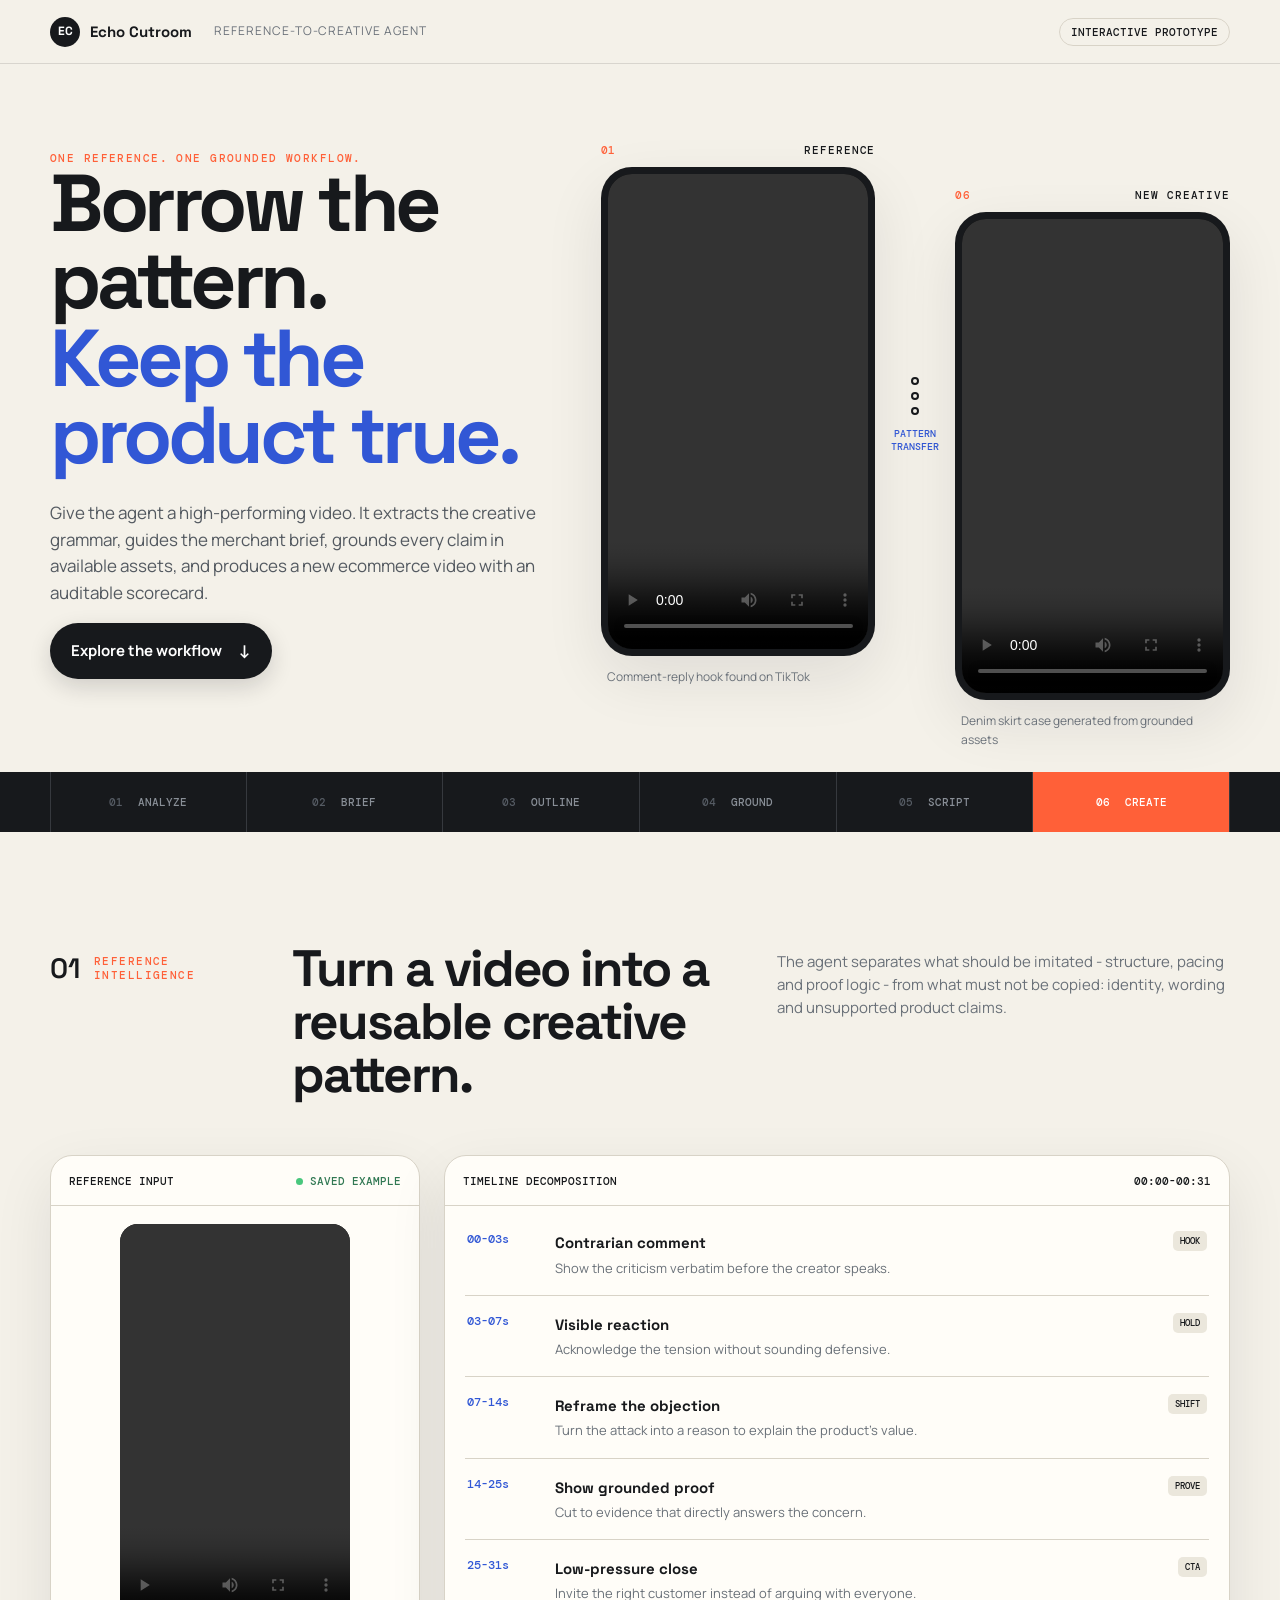
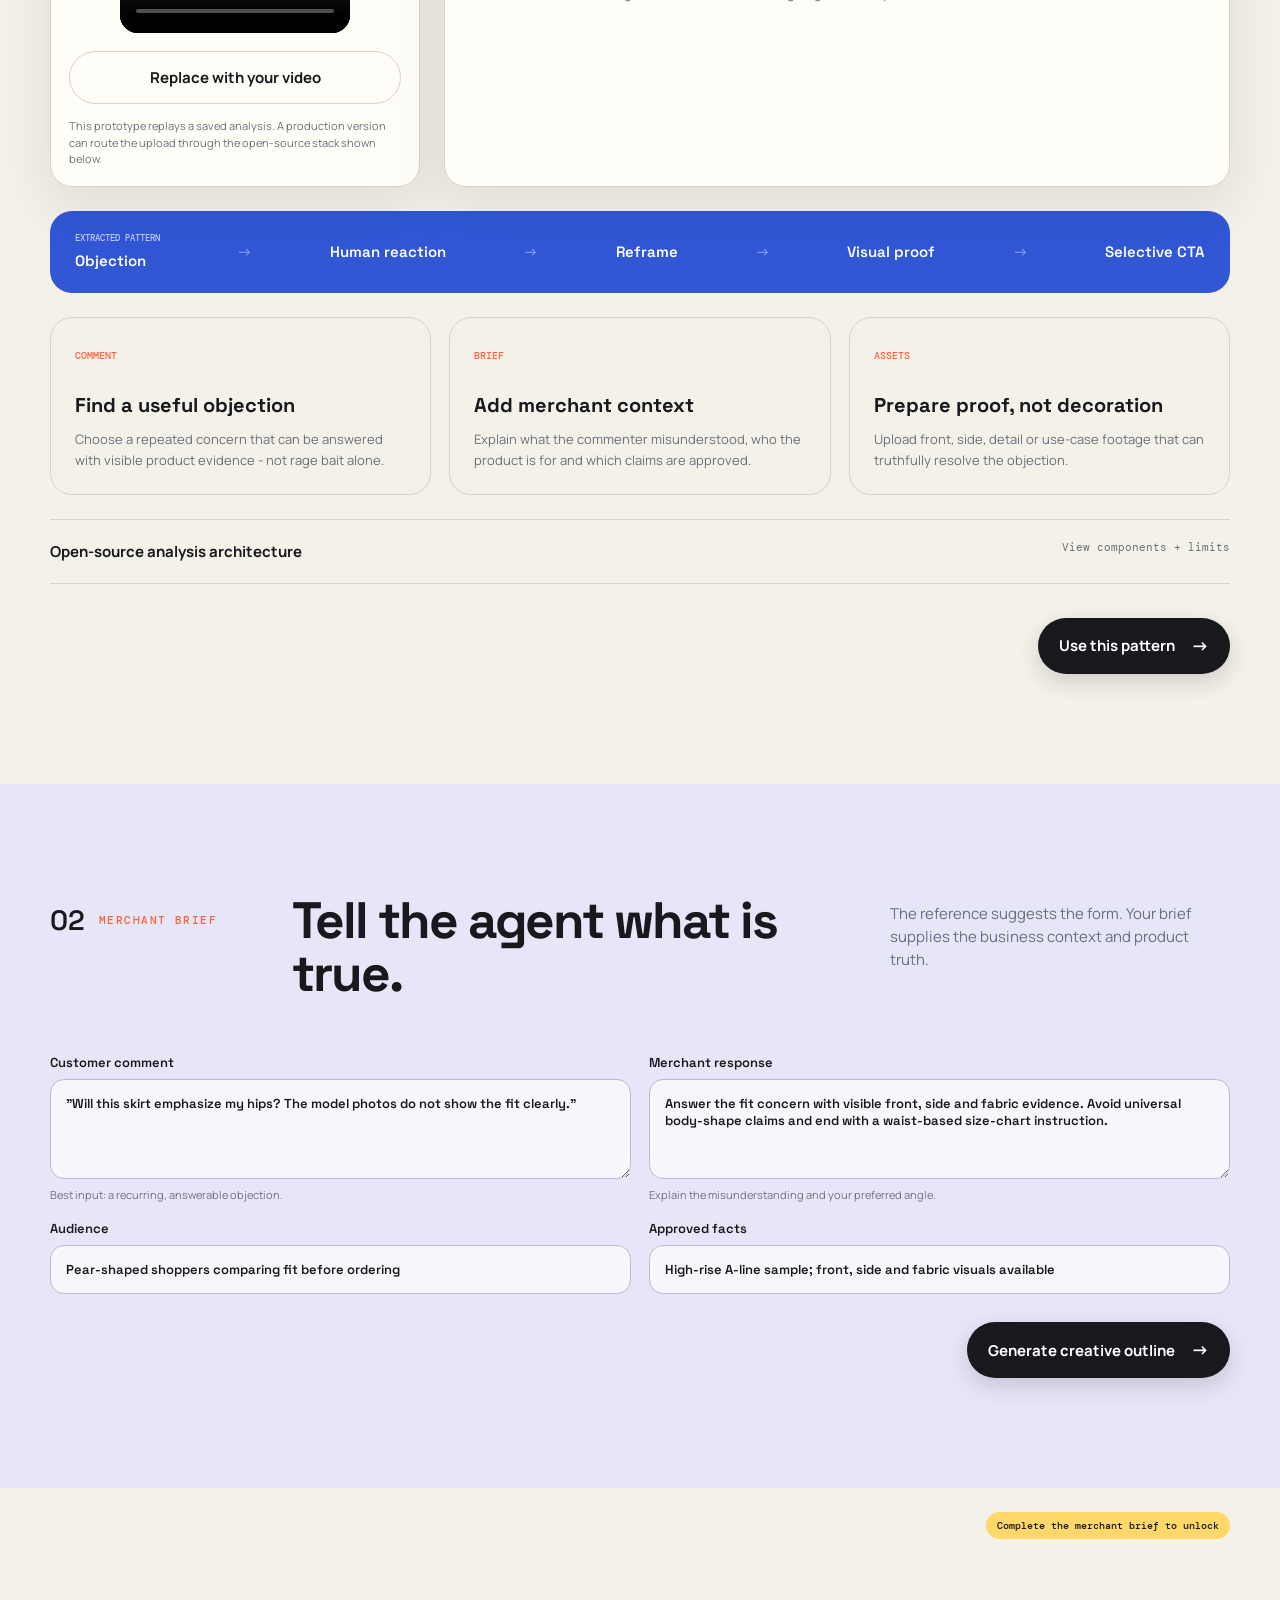
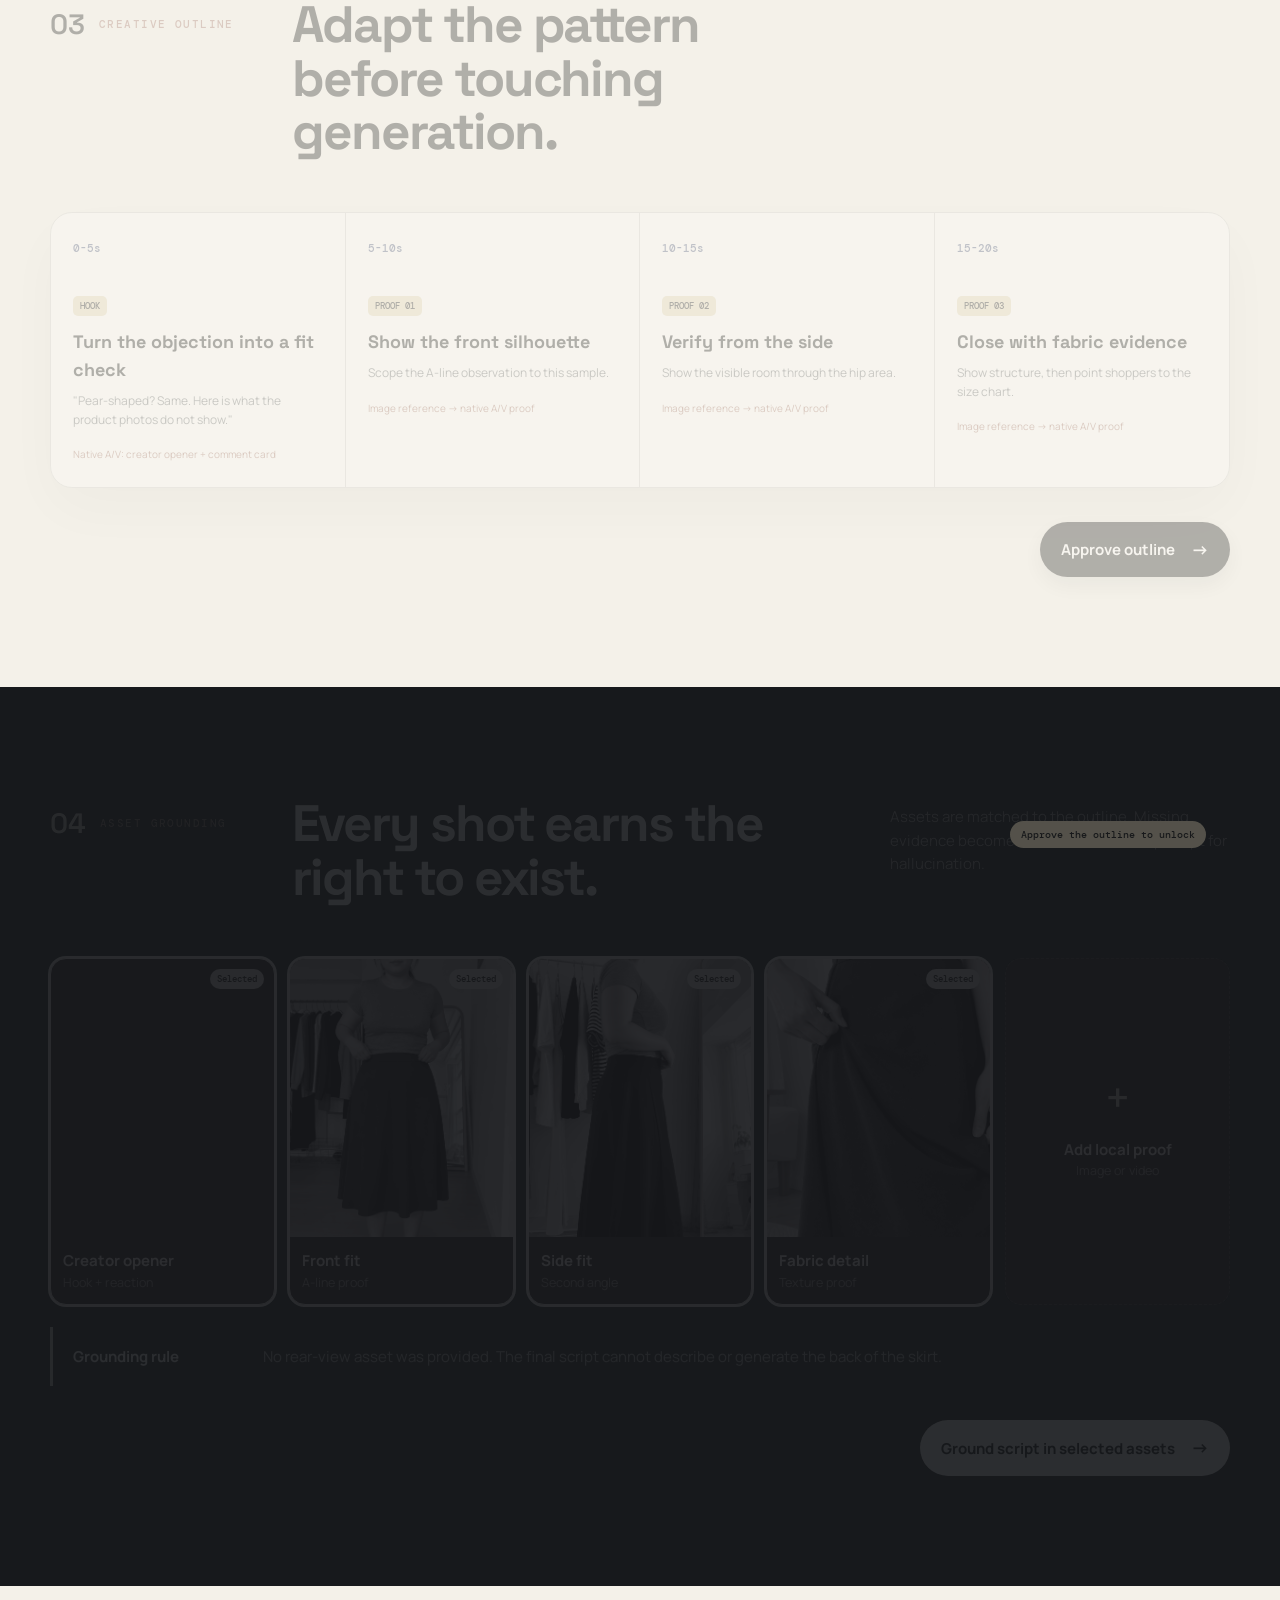
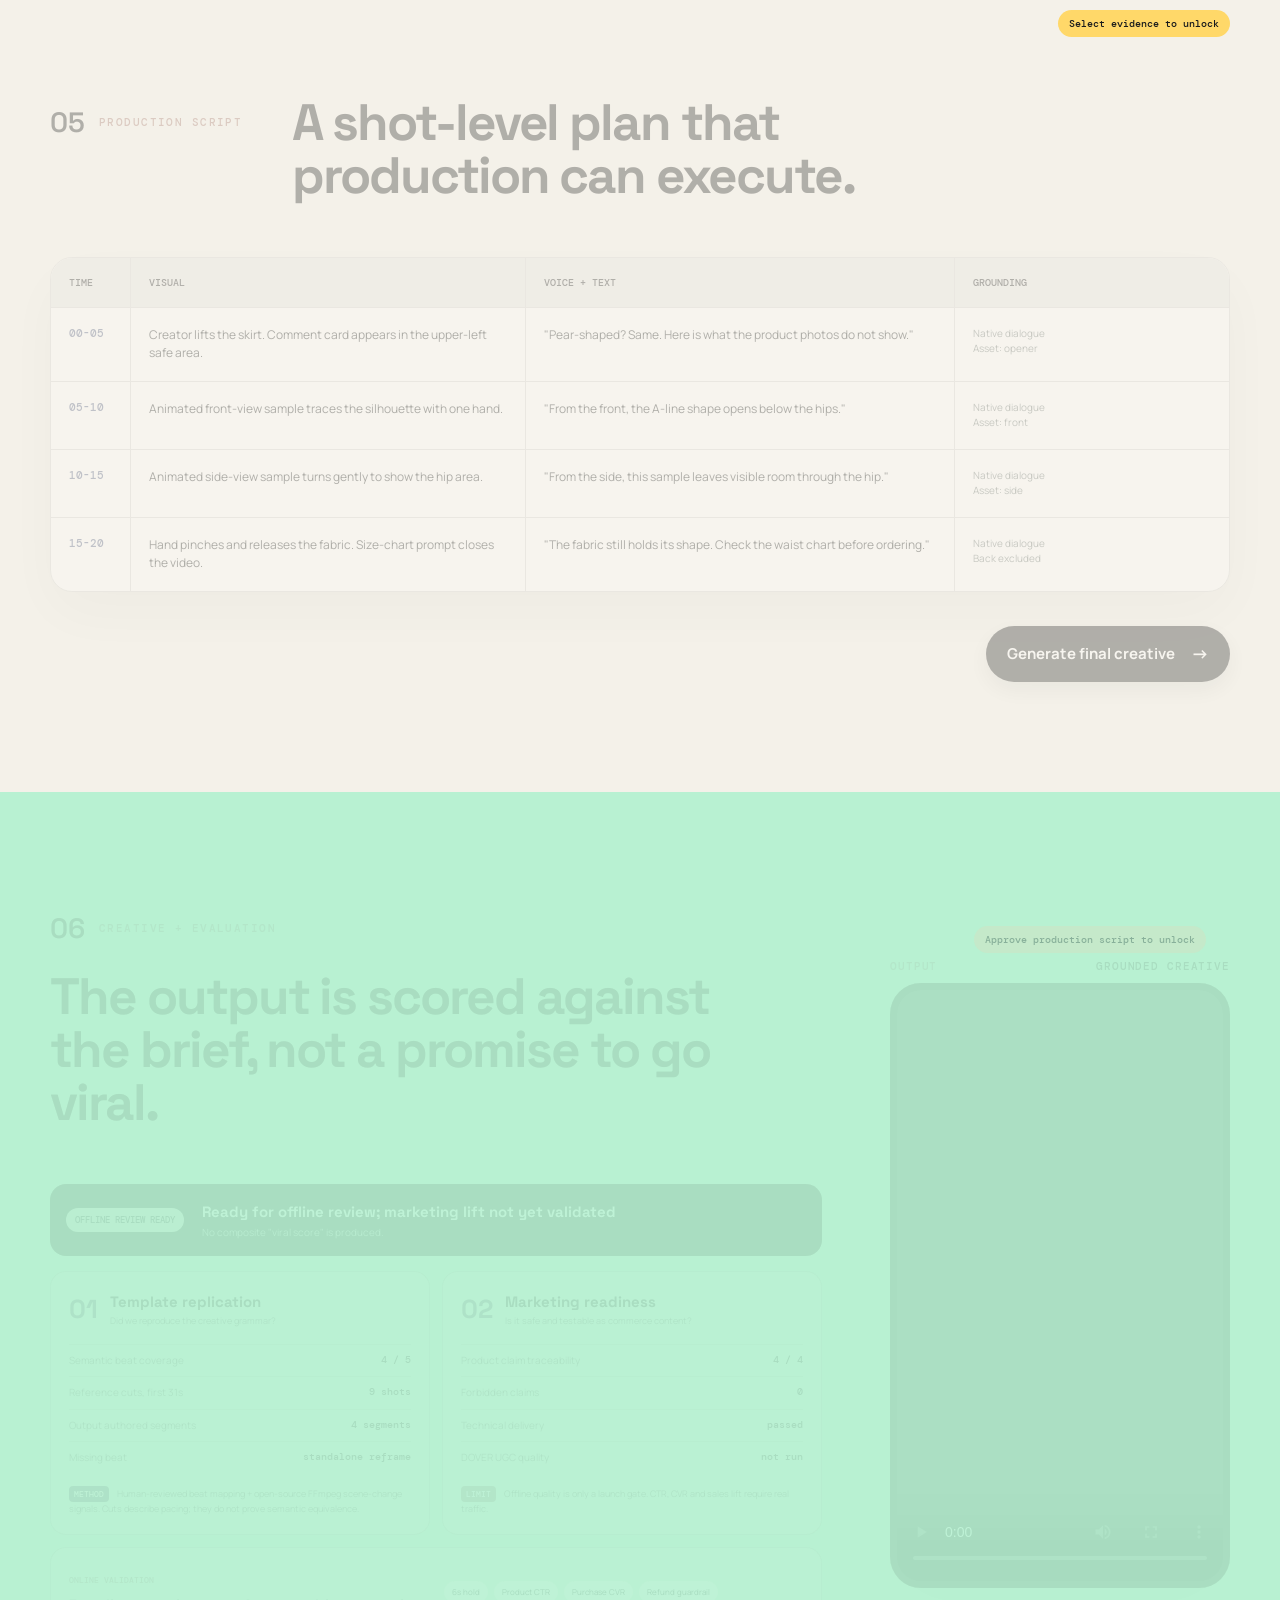
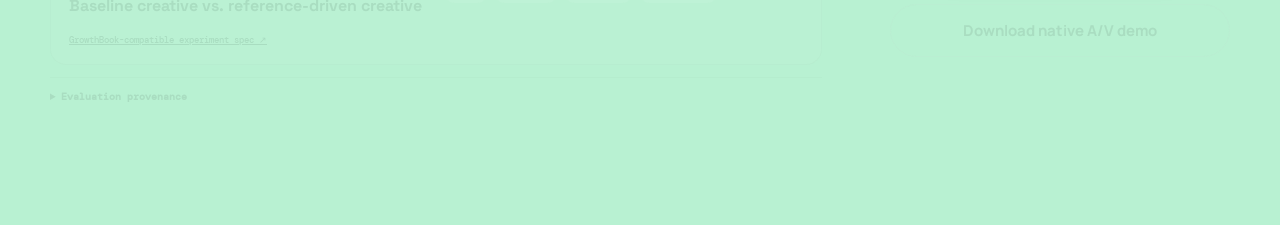
==== commit df9344d9: "Publish latest comment video demo" ====
--- a/demos/comment-video/index.html
+++ b/demos/comment-video/index.html
@@ -5,509 +5,267 @@
     <meta name="viewport" content="width=device-width, initial-scale=1.0" />
     <meta
       name="description"
-      content="Echo Cutroom turns a customer comment and a merchant brief into an evidence-led product reply video."
+      content="A reference-to-creative workflow that turns a high-performing video into a grounded ecommerce video."
     />
-    <title>Echo Cutroom · Comment-to-Creative Agent</title>
+    <title>Echo Cutroom - Reference-to-Creative Agent</title>
     <link rel="icon" href="data:," />
-    <link rel="stylesheet" href="./styles.css?v=workflow-map-1" />
+    <link rel="preconnect" href="https://fonts.googleapis.com" />
+    <link rel="preconnect" href="https://fonts.gstatic.com" crossorigin />
+    <link href="https://fonts.googleapis.com/css2?family=DM+Mono:wght@400;500&family=Manrope:wght@400;500;600;700&family=Space+Grotesk:wght@500;600;700&display=swap" rel="stylesheet" />
+    <link rel="stylesheet" href="./styles.css?v=reference-flow-1" />
   </head>
   <body>
-    <a class="skip-link" href="#main-content">Skip to workspace</a>
-
     <header class="topbar">
-      <a class="brand" href="../../index.html" aria-label="Back to portfolio">
-        <span class="brand-mark" aria-hidden="true">
-          <span></span><span></span><span></span>
-        </span>
-        <span>
-          <strong>Echo Cutroom</strong>
-          <small>Comment-to-Creative Agent</small>
-        </span>
+      <a class="brand" href="#top" aria-label="Echo Cutroom home">
+        <span class="brand-mark">EC</span>
+        <span>Echo Cutroom</span>
       </a>
-
-      <div class="run-state" aria-label="Demo mode">
-        <span class="state-dot" aria-hidden="true"></span>
-        Verified local replay
-      </div>
+      <span class="topbar-label">Reference-to-Creative Agent</span>
+      <span class="prototype-badge">Interactive prototype</span>
     </header>
 
-    <nav class="workspace-nav" aria-label="Demo pages">
-      <div class="nav-track" role="tablist" aria-label="Workspace">
-        <button
-          class="nav-tab is-active"
-          id="tab-brief"
-          type="button"
-          role="tab"
-          aria-selected="true"
-          aria-controls="view-brief"
-          data-view-target="brief"
-        >
-          <span>01</span>
-          Query → script
-        </button>
-        <button
-          class="nav-tab"
-          id="tab-assets"
-          type="button"
-          role="tab"
-          aria-selected="false"
-          aria-controls="view-assets"
-          data-view-target="assets"
-        >
-          <span>02</span>
-          Select footage
-        </button>
-        <button
-          class="nav-tab nav-tab-system"
-          id="tab-workflow"
-          type="button"
-          role="tab"
-          aria-selected="false"
-          aria-controls="view-workflow"
-          data-view-target="workflow"
-        >
-          <span aria-hidden="true">⌁</span>
-          System map
-        </button>
-      </div>
-      <p class="privacy-note">Files added here stay on this device.</p>
-    </nav>
-
-    <main id="main-content">
-      <section
-        class="workspace-view is-active"
-        id="view-brief"
-        role="tabpanel"
-        aria-labelledby="tab-brief"
-        data-view="brief"
-      >
-        <div class="view-heading">
+    <main id="top">
+      <section class="hero shell">
+        <div class="hero-copy">
+          <p class="eyebrow">ONE REFERENCE. ONE GROUNDED WORKFLOW.</p>
+          <h1>Borrow the pattern.<br /><span>Keep the product true.</span></h1>
+          <p class="hero-lede">
+            Give the agent a high-performing video. It extracts the creative grammar,
+            guides the merchant brief, grounds every claim in available assets, and
+            produces a new ecommerce video with an auditable scorecard.
+          </p>
+          <button class="primary-button" data-scroll-to="stage-1">Explore the workflow <span>&darr;</span></button>
+        </div>
+
+        <div class="film-reel" aria-label="Reference and generated video comparison">
+          <article class="phone-card reference-card">
+            <div class="phone-label"><span>01</span> Reference</div>
+            <div class="phone-frame">
+              <video src="./assets/reference/comment-reply-reference.mp4" controls playsinline preload="metadata"></video>
+            </div>
+            <p>Comment-reply hook found on TikTok</p>
+          </article>
+          <div class="reel-bridge" aria-hidden="true">
+            <span></span><span></span><span></span>
+            <b>pattern<br />transfer</b>
+          </div>
+          <article class="phone-card output-card">
+            <div class="phone-label"><span>06</span> New creative</div>
+            <div class="phone-frame">
+              <video src="./assets/output/comment-reply-demo-native-av.mp4?v=20260729" controls playsinline preload="metadata"></video>
+            </div>
+            <p>Denim skirt case generated from grounded assets</p>
+          </article>
+        </div>
+      </section>
+
+      <nav class="stage-rail" aria-label="Workflow stages">
+        <div class="shell rail-inner">
+          <button class="rail-step is-active" data-stage-target="stage-1"><span>01</span> Analyze</button>
+          <button class="rail-step" data-stage-target="stage-2"><span>02</span> Brief</button>
+          <button class="rail-step" data-stage-target="stage-3"><span>03</span> Outline</button>
+          <button class="rail-step" data-stage-target="stage-4"><span>04</span> Ground</button>
+          <button class="rail-step" data-stage-target="stage-5"><span>05</span> Script</button>
+          <button class="rail-step" data-stage-target="stage-6"><span>06</span> Create</button>
+        </div>
+      </nav>
+
+      <section id="stage-1" class="workflow-stage shell">
+        <div class="stage-heading">
+          <div><span class="stage-number">01</span><p class="eyebrow">REFERENCE INTELLIGENCE</p></div>
+          <h2>Turn a video into a reusable creative pattern.</h2>
+          <p>The agent separates what should be imitated - structure, pacing and proof logic - from what must not be copied: identity, wording and unsupported product claims.</p>
+        </div>
+
+        <div class="analysis-layout">
+          <article class="panel upload-panel">
+            <div class="panel-head"><span>Reference input</span><span class="status-dot">Saved example</span></div>
+            <div class="reference-player">
+              <video id="reference-video" src="./assets/reference/comment-reply-reference.mp4" controls playsinline preload="metadata"></video>
+            </div>
+            <label class="secondary-button file-button">
+              Replace with your video
+              <input id="reference-upload" type="file" accept="video/*" />
+            </label>
+            <p class="fine-print">This prototype replays a saved analysis. A production version can route the upload through the open-source stack shown below.</p>
+          </article>
+
+          <article class="panel beat-panel">
+            <div class="panel-head"><span>Timeline decomposition</span><span>00:00-00:31</span></div>
+            <ol class="beat-list">
+              <li><time>00-03s</time><div><b>Contrarian comment</b><p>Show the criticism verbatim before the creator speaks.</p></div><em>HOOK</em></li>
+              <li><time>03-07s</time><div><b>Visible reaction</b><p>Acknowledge the tension without sounding defensive.</p></div><em>HOLD</em></li>
+              <li><time>07-14s</time><div><b>Reframe the objection</b><p>Turn the attack into a reason to explain the product's value.</p></div><em>SHIFT</em></li>
+              <li><time>14-25s</time><div><b>Show grounded proof</b><p>Cut to evidence that directly answers the concern.</p></div><em>PROVE</em></li>
+              <li><time>25-31s</time><div><b>Low-pressure close</b><p>Invite the right customer instead of arguing with everyone.</p></div><em>CTA</em></li>
+            </ol>
+          </article>
+        </div>
+
+        <div class="pattern-strip">
+          <div><small>EXTRACTED PATTERN</small><strong>Objection</strong></div><i>&rarr;</i>
+          <div><strong>Human reaction</strong></div><i>&rarr;</i>
+          <div><strong>Reframe</strong></div><i>&rarr;</i>
+          <div><strong>Visual proof</strong></div><i>&rarr;</i>
+          <div><strong>Selective CTA</strong></div>
+        </div>
+
+        <div class="guidance-grid">
+          <article><span>COMMENT</span><h3>Find a useful objection</h3><p>Choose a repeated concern that can be answered with visible product evidence - not rage bait alone.</p></article>
+          <article><span>BRIEF</span><h3>Add merchant context</h3><p>Explain what the commenter misunderstood, who the product is for and which claims are approved.</p></article>
+          <article><span>ASSETS</span><h3>Prepare proof, not decoration</h3><p>Upload front, side, detail or use-case footage that can truthfully resolve the objection.</p></article>
+        </div>
+
+        <details class="stack-details">
+          <summary><span>Open-source analysis architecture</span><small>View components + limits</small></summary>
+          <div class="stack-grid">
+            <a href="https://github.com/JacobFV/yt2ctx" target="_blank" rel="noreferrer"><b>yt2ctx</b><span>Reference ingestion, transcript, salient frames, style bible and shot specs</span></a>
+            <a href="https://github.com/Breakthrough/PySceneDetect" target="_blank" rel="noreferrer"><b>PySceneDetect</b><span>Detect shot boundaries before sampling representative frames</span></a>
+            <a href="https://github.com/SYSTRAN/faster-whisper" target="_blank" rel="noreferrer"><b>faster-whisper</b><span>Speech transcription with timestamps for hook and pacing analysis</span></a>
+            <div><b>Multimodal LLM</b><span>Fuse frames, transcript and scene timing into a structured pattern JSON</span></div>
+          </div>
+        </details>
+        <div class="stage-action"><button class="primary-button" data-scroll-to="stage-2">Use this pattern <span>&rarr;</span></button></div>
+      </section>
+
+      <section id="stage-2" class="workflow-stage stage-tint">
+        <div class="shell">
+          <div class="stage-heading compact">
+            <div><span class="stage-number">02</span><p class="eyebrow">MERCHANT BRIEF</p></div>
+            <h2>Tell the agent what is true.</h2>
+            <p>The reference suggests the form. Your brief supplies the business context and product truth.</p>
+          </div>
+          <form id="brief-form" class="brief-grid">
+            <label>Customer comment<textarea id="comment-input" rows="4">"Will this skirt emphasize my hips? The model photos do not show the fit clearly."</textarea><small>Best input: a recurring, answerable objection.</small></label>
+            <label>Merchant response<textarea id="response-input" rows="4">Answer the fit concern with visible front, side and fabric evidence. Avoid universal body-shape claims and end with a waist-based size-chart instruction.</textarea><small>Explain the misunderstanding and your preferred angle.</small></label>
+            <label>Audience<input id="audience-input" value="Pear-shaped shoppers comparing fit before ordering" /></label>
+            <label>Approved facts<input id="facts-input" value="High-rise A-line sample; front, side and fabric visuals available" /></label>
+            <div class="form-action"><button class="primary-button" type="submit">Generate creative outline <span>&rarr;</span></button></div>
+          </form>
+        </div>
+      </section>
+
+      <section id="stage-3" class="workflow-stage shell is-locked">
+        <div class="lock-note">Complete the merchant brief to unlock</div>
+        <div class="stage-heading compact">
+          <div><span class="stage-number">03</span><p class="eyebrow">CREATIVE OUTLINE</p></div>
+          <h2>Adapt the pattern before touching generation.</h2>
+        </div>
+        <div class="outline-board">
+          <article><span>0-5s</span><em>HOOK</em><h3>Turn the objection into a fit check</h3><p>"Pear-shaped? Same. Here is what the product photos do not show."</p><small>Native A/V: creator opener + comment card</small></article>
+          <article><span>5-10s</span><em>PROOF 01</em><h3>Show the front silhouette</h3><p>Scope the A-line observation to this sample.</p><small>Image reference → native A/V proof</small></article>
+          <article><span>10-15s</span><em>PROOF 02</em><h3>Verify from the side</h3><p>Show the visible room through the hip area.</p><small>Image reference → native A/V proof</small></article>
+          <article><span>15-20s</span><em>PROOF 03</em><h3>Close with fabric evidence</h3><p>Show structure, then point shoppers to the size chart.</p><small>Image reference → native A/V proof</small></article>
+        </div>
+        <div class="stage-action"><button id="approve-outline" class="primary-button">Approve outline <span>&rarr;</span></button></div>
+      </section>
+
+      <section id="stage-4" class="workflow-stage stage-dark is-locked">
+        <div class="shell">
+          <div class="lock-note">Approve the outline to unlock</div>
+          <div class="stage-heading compact">
+            <div><span class="stage-number">04</span><p class="eyebrow">ASSET GROUNDING</p></div>
+            <h2>Every shot earns the right to exist.</h2>
+            <p>Assets are matched to the outline. Missing evidence becomes a constraint, not a prompt for hallucination.</p>
+          </div>
+          <div class="asset-grid">
+            <button class="asset-card is-selected" data-asset="opener">
+              <video src="./assets/library/native-av/native-hook.mp4?v=20260729" muted loop autoplay playsinline></video>
+              <span><b>Creator opener</b><small>Hook + reaction</small></span><i>Selected</i>
+            </button>
+            <button class="asset-card is-selected" data-asset="front">
+              <img src="./assets/library/fit-front.png" alt="Front fit of denim skirt" />
+              <span><b>Front fit</b><small>A-line proof</small></span><i>Selected</i>
+            </button>
+            <button class="asset-card is-selected" data-asset="side">
+              <img src="./assets/library/fit-side.png" alt="Side fit of denim skirt" />
+              <span><b>Side fit</b><small>Second angle</small></span><i>Selected</i>
+            </button>
+            <button class="asset-card is-selected" data-asset="detail">
+              <img src="./assets/library/fabric-detail.png" alt="Denim fabric detail" />
+              <span><b>Fabric detail</b><small>Texture proof</small></span><i>Selected</i>
+            </button>
+            <label class="asset-card upload-asset">
+              <input id="asset-upload" type="file" accept="image/*,video/*" multiple />
+              <strong>+</strong><span><b>Add local proof</b><small>Image or video</small></span>
+            </label>
+          </div>
+          <div class="constraint-card"><b>Grounding rule</b><p>No rear-view asset was provided. The final script cannot describe or generate the back of the skirt.</p></div>
+          <div class="stage-action"><button id="ground-assets" class="light-button">Ground script in selected assets <span>&rarr;</span></button></div>
+        </div>
+      </section>
+
+      <section id="stage-5" class="workflow-stage shell is-locked">
+        <div class="lock-note">Select evidence to unlock</div>
+        <div class="stage-heading compact">
+          <div><span class="stage-number">05</span><p class="eyebrow">PRODUCTION SCRIPT</p></div>
+          <h2>A shot-level plan that production can execute.</h2>
+        </div>
+        <div class="script-table">
+          <div class="script-row header"><span>TIME</span><span>VISUAL</span><span>VOICE + TEXT</span><span>GROUNDING</span></div>
+          <div class="script-row"><time>00-05</time><p>Creator lifts the skirt. Comment card appears in the upper-left safe area.</p><p>"Pear-shaped? Same. Here is what the product photos do not show."</p><mark>Native dialogue<br />Asset: opener</mark></div>
+          <div class="script-row"><time>05-10</time><p>Animated front-view sample traces the silhouette with one hand.</p><p>"From the front, the A-line shape opens below the hips."</p><mark>Native dialogue<br />Asset: front</mark></div>
+          <div class="script-row"><time>10-15</time><p>Animated side-view sample turns gently to show the hip area.</p><p>"From the side, this sample leaves visible room through the hip."</p><mark>Native dialogue<br />Asset: side</mark></div>
+          <div class="script-row"><time>15-20</time><p>Hand pinches and releases the fabric. Size-chart prompt closes the video.</p><p>"The fabric still holds its shape. Check the waist chart before ordering."</p><mark>Native dialogue<br />Back excluded</mark></div>
+        </div>
+        <div class="stage-action"><button id="render-video" class="primary-button">Generate final creative <span>&rarr;</span></button></div>
+      </section>
+
+      <section id="stage-6" class="workflow-stage stage-result is-locked">
+        <div class="shell result-layout">
+          <div class="lock-note">Approve production script to unlock</div>
           <div>
-            <p class="eyebrow">User task 01 · Define the reply</p>
-            <h1>Give the agent the comment—and the merchant’s side of the story.</h1>
-          </div>
-          <p class="view-intro">
-            These two inputs become one grounded query packet. The output is a complete,
-            editable video script rather than six separate setup screens.
-          </p>
-        </div>
-
-        <div class="brief-layout">
-          <form class="query-composer" id="query-form">
-            <div class="composer-topline">
-              <div>
-                <p class="section-kicker">Query composer</p>
-                <h2>What should this video answer?</h2>
-              </div>
-              <span class="local-badge">Local case</span>
-            </div>
-
-            <label class="field-block" for="comment-input">
-              <span class="field-heading">
-                <strong>Original customer comment</strong>
-                <small>Use the customer’s exact words</small>
-              </span>
-              <textarea id="comment-input" rows="4" maxlength="320"></textarea>
-              <span class="field-counter"><span id="comment-count">0</span> / 320</span>
-            </label>
-
-            <label class="field-block" for="merchant-input">
-              <span class="field-heading">
-                <strong>Merchant position and explanation</strong>
-                <small>What do you want to clarify, prove, or avoid claiming?</small>
-              </span>
-              <textarea id="merchant-input" rows="8" maxlength="1200"></textarea>
-              <span class="field-counter"><span id="merchant-count">0</span> / 1200</span>
-            </label>
-
-            <div class="compact-fields">
-              <label>
-                <span>Product</span>
-                <input id="product-input" type="text" />
-              </label>
-              <label>
-                <span>Target length</span>
-                <select id="duration-input">
-                  <option value="20.8">About 20 seconds</option>
-                  <option value="15">About 15 seconds</option>
-                  <option value="30">About 30 seconds</option>
-                </select>
-              </label>
-            </div>
-
-            <div class="composer-action">
-              <p>
-                The browser replays the completed English model run. It does not send this
-                form to an API.
-              </p>
-              <button class="button button-primary" id="generate-script" type="submit">
-                Generate video script
-                <span aria-hidden="true">→</span>
-              </button>
-            </div>
-          </form>
-
-          <aside class="query-packet" aria-labelledby="packet-title">
-            <div class="packet-head">
-              <p class="section-kicker">Live query packet</p>
-              <span class="packet-status"><i></i> Ready</span>
-            </div>
-            <h2 id="packet-title">Everything the planner receives</h2>
-
-            <div class="packet-row">
-              <span>COMMENT</span>
-              <p id="packet-comment"></p>
-            </div>
-            <div class="packet-row">
-              <span>MERCHANT VIEW</span>
-              <p id="packet-merchant"></p>
-            </div>
-            <div class="packet-row">
-              <span>FACT BOUNDARY</span>
-              <p id="packet-boundary">
-                Use only the provided front, side, fabric, and size-guide evidence.
-              </p>
-            </div>
-            <div class="packet-row">
-              <span>EXPECTED OUTPUT</span>
-              <p>Four timed spoken lines, storyboard, asset queries, opener prompt, and CTA.</p>
-            </div>
-
-            <div class="packet-foot">
-              <span>Model route</span>
-              <strong>Doubao Seed 2.0 Mini · structured JSON</strong>
-            </div>
-          </aside>
-        </div>
-
-        <section class="script-result" id="script-result" aria-live="polite" hidden>
-          <div class="result-heading">
-            <div>
-              <p class="eyebrow">Generated output</p>
-              <h2>One script, already mapped to four edit slots.</h2>
-            </div>
-            <div class="result-meta">
-              <span id="script-status">Completed run</span>
-              <span>20.8 sec</span>
-              <span>4 scenes</span>
-            </div>
-          </div>
-
-          <div class="script-grid" id="script-grid"></div>
-
-          <label class="script-editor" for="script-input">
-            <span>
-              <strong>Editable voiceover</strong>
-              <small id="script-edit-state">Matches the verified run</small>
-            </span>
-            <textarea id="script-input" rows="7"></textarea>
-          </label>
-
-          <div class="result-actions">
-            <button class="button button-secondary" id="restore-script" type="button">
-              Restore generated draft
-            </button>
-            <button class="button button-primary" id="continue-assets" type="button">
-              Continue to footage
-              <span aria-hidden="true">→</span>
-            </button>
-          </div>
-        </section>
-      </section>
-
-      <section
-        class="workspace-view"
-        id="view-assets"
-        role="tabpanel"
-        aria-labelledby="tab-assets"
-        data-view="assets"
-        hidden
-      >
-        <div class="view-heading">
-          <div>
-            <p class="eyebrow">User task 02 · Build the evidence set</p>
-            <h1>Select the footage the editor is allowed to use.</h1>
-          </div>
-          <p class="view-intro">
-            Approved merchant assets carry every product claim. If the library is missing a
-            shot, add an image or video from your device.
-          </p>
-        </div>
-
-        <div class="asset-workspace">
-          <section class="library-panel" aria-labelledby="library-title">
-            <div class="library-toolbar">
-              <div>
-                <p class="section-kicker">Merchant asset library</p>
-                <h2 id="library-title">Match proof to the script</h2>
-              </div>
-              <label class="asset-search">
-                <span class="sr-only">Search assets</span>
-                <input
-                  id="asset-search"
-                  type="search"
-                  placeholder="Search front, side, fabric…"
-                />
-              </label>
-            </div>
-
-            <div class="coverage-bar">
-              <div>
-                <span id="selected-count">0 selected</span>
-                <strong id="coverage-state">Checking coverage…</strong>
-              </div>
-              <div class="coverage-track" aria-hidden="true">
-                <span id="coverage-fill"></span>
-              </div>
-            </div>
-
-            <div class="asset-grid" id="asset-grid">
-              <label class="upload-card" id="asset-dropzone" for="asset-upload">
-                <span class="upload-plus" aria-hidden="true">+</span>
-                <strong>Add footage</strong>
-                <small>Images or videos from this device</small>
-                <span class="upload-types">PNG · JPG · MP4 · MOV</span>
-              </label>
-            </div>
-            <input
-              class="sr-only"
-              id="asset-upload"
-              type="file"
-              accept="image/*,video/*"
-              multiple
-            />
-            <p class="upload-note" id="upload-note">
-              Local uploads appear in this selection only and are never sent anywhere.
-            </p>
-          </section>
-
-          <aside class="edit-preview" aria-labelledby="preview-title">
-            <div class="preview-heading">
-              <div>
-                <p class="section-kicker">Edit preview</p>
-                <h2 id="preview-title">Selected source stack</h2>
-              </div>
-              <span class="ratio-badge">9:16</span>
-            </div>
-
-            <div class="selected-stack" id="selected-stack"></div>
-
-            <div class="mini-timeline" aria-label="Four-part edit timeline">
-              <span class="segment generated" style="--w: 26%">Opener</span>
-              <span class="segment proof" style="--w: 25%">Front</span>
-              <span class="segment proof" style="--w: 24%">Side</span>
-              <span class="segment proof" style="--w: 25%">Fabric + size</span>
-            </div>
-
-            <button class="button button-primary button-wide" id="assemble-preview" type="button">
-              Open completed cut
-              <span aria-hidden="true">▶</span>
-            </button>
-
-            <div class="video-shell" id="video-shell" hidden>
-              <video id="result-video" controls playsinline preload="metadata">
-                <source
-                  src="./assets/output/comment-reply-demo-en.mp4?v=20260727-en1"
-                  type="video/mp4"
-                />
-                Your browser cannot play the MP4 preview.
-              </video>
-              <div class="video-caption">
-                <span>VERIFIED OUTPUT</span>
-                <p>English narration · captions · background music · no standalone end card</p>
-              </div>
-            </div>
-
-            <p class="static-note">
-              The included video is the verified pre-rendered cut. Newly added local files are
-              shown in the source stack but are not re-rendered by this static portfolio page.
-            </p>
-
-            <button class="text-button" id="open-workflow" type="button">
-              See every tool behind this output
-              <span aria-hidden="true">→</span>
-            </button>
-          </aside>
-        </div>
-      </section>
-
-      <section
-        class="workspace-view workflow-view"
-        id="view-workflow"
-        role="tabpanel"
-        aria-labelledby="tab-workflow"
-        data-view="workflow"
-        hidden
-      >
-        <div class="view-heading workflow-heading">
-          <div>
-            <p class="eyebrow">System map · Inputs, tools, outputs</p>
-            <h1>The six old screens are now one transparent production line.</h1>
-          </div>
-          <p class="view-intro">
-            Follow the signal from a customer comment to the final MP4. Select any node to
-            inspect the exact tool, input, output, and execution mode.
-          </p>
-        </div>
-
-        <div class="mode-legend" aria-label="Execution mode legend">
-          <span><i class="human"></i> Human input</span>
-          <span><i class="api"></i> Actual AI API</span>
-          <span><i class="local"></i> Local processing</span>
-          <span><i class="static"></i> Static output</span>
-        </div>
-
-        <div class="workflow-layout">
-          <div class="signal-map" id="workflow-map" aria-label="End-to-end production workflow">
-            <div class="lane-label">PLAN</div>
-            <div class="flow-row flow-row-plan">
-              <button class="flow-node mode-human is-selected" type="button" data-node="query">
-                <span class="node-index">01</span>
-                <strong>Query + merchant brief</strong>
-                <small>Comment and response position</small>
-                <em>Case packet</em>
-              </button>
-              <span class="flow-arrow" aria-hidden="true">→</span>
-              <button class="flow-node mode-api" type="button" data-node="plan">
-                <span class="node-index">02</span>
-                <strong>Generate video plan</strong>
-                <small>Doubao Seed 2.0 Mini</small>
-                <em>Structured JSON</em>
-              </button>
-              <span class="flow-arrow" aria-hidden="true">→</span>
-              <button class="flow-node mode-local" type="button" data-node="validate">
-                <span class="node-index">03</span>
-                <strong>Validate claims</strong>
-                <small>Fact and timing rules</small>
-                <em>Approved plan</em>
-              </button>
-            </div>
-
-            <div class="lane-label">SOURCE</div>
-            <div class="flow-row flow-row-source">
-              <button class="flow-node mode-human" type="button" data-node="assets">
-                <span class="node-index">04</span>
-                <strong>Match or upload evidence</strong>
-                <small>Local metadata matcher</small>
-                <em>Selected asset IDs</em>
-              </button>
-              <span class="flow-arrow" aria-hidden="true">→</span>
-              <button class="flow-node mode-local gate-node" type="button" data-node="gap">
-                <span class="node-index">05</span>
-                <strong>Evidence gap?</strong>
-                <small>Fact-to-shot coverage</small>
-                <em>Ready / revise</em>
-              </button>
-              <div class="gap-loop" aria-label="Missing evidence loops back to upload">
-                <span>Missing proof</span>
-                <b aria-hidden="true">↶</b>
-                <small>Upload a shot or remove the claim</small>
-              </div>
-            </div>
-
-            <div class="lane-label">CREATE</div>
-            <div class="parallel-wrap">
-              <div class="parallel-branch">
-                <span>VISUAL</span>
-                <button class="flow-node mode-api" type="button" data-node="opener">
-                  <span class="node-index">06A</span>
-                  <strong>Generate opener</strong>
-                  <small>Seedance 2.0 Fast</small>
-                  <em>5-second vertical MP4</em>
-                </button>
-              </div>
-              <div class="parallel-sign" aria-hidden="true">+</div>
-              <div class="parallel-branch">
-                <span>AUDIO</span>
-                <button class="flow-node mode-local" type="button" data-node="voice">
-                  <span class="node-index">06B</span>
-                  <strong>Create voiceover</strong>
-                  <small>Piper English TTS</small>
-                  <em>Timed WAV</em>
-                </button>
-              </div>
-            </div>
-
-            <div class="flow-down" aria-hidden="true">↓</div>
-            <div class="lane-label">FINISH</div>
-            <div class="flow-row flow-row-finish">
-              <button class="flow-node mode-local" type="button" data-node="edit">
-                <span class="node-index">07</span>
-                <strong>Assemble the cut</strong>
-                <small>FFmpeg edit + captions + BGM</small>
-                <em>20.8-second draft</em>
-              </button>
-              <span class="flow-arrow" aria-hidden="true">→</span>
-              <button class="flow-node mode-local" type="button" data-node="evaluate">
-                <span class="node-index">08</span>
-                <strong>Evaluate and gate</strong>
-                <small>Rubric + deterministic checks</small>
-                <em>Pass / revise</em>
-              </button>
-              <span class="flow-arrow" aria-hidden="true">→</span>
-              <button class="flow-node mode-static" type="button" data-node="output">
-                <span class="node-index">09</span>
-                <strong>Publish the artifact</strong>
-                <small>Static portfolio output</small>
-                <em>MP4 + run manifest</em>
-              </button>
-            </div>
-          </div>
-
-          <aside class="node-inspector" aria-live="polite">
-            <div class="inspector-head">
-              <span id="inspector-mode">Human input</span>
-              <strong id="inspector-step">01</strong>
-            </div>
-            <h2 id="inspector-title">Query + merchant brief</h2>
-            <p id="inspector-summary">
-              What is the shopper really asking—and what can the merchant prove?
-            </p>
-
-            <dl>
-              <div>
-                <dt>TOOL</dt>
-                <dd id="inspector-tool">Demo form + normalized case schema</dd>
-              </div>
-              <div>
-                <dt>INPUT</dt>
-                <dd id="inspector-input">Original comment, merchant response goal, and claim boundaries</dd>
-              </div>
-              <div>
-                <dt>OUTPUT</dt>
-                <dd id="inspector-output">A normalized case packet for the planner</dd>
-              </div>
-            </dl>
-
-            <p class="accuracy-note" id="inspector-note">
-              This is the only information the user needs to prepare before generation.
-            </p>
-          </aside>
-        </div>
-
-        <div class="workflow-principles">
-          <article>
-            <span>01</span>
-            <strong>Facts first</strong>
-            <p>No product claim enters the script without an approved fact boundary.</p>
-          </article>
-          <article>
-            <span>02</span>
-            <strong>Real assets first</strong>
-            <p>AI generates the missing performance hook, not the product evidence.</p>
-          </article>
-          <article>
-            <span>03</span>
-            <strong>Human review remains</strong>
-            <p>The merchant selects sources and can revise the script before release.</p>
+            <div class="stage-heading compact">
+              <div><span class="stage-number">06</span><p class="eyebrow">CREATIVE + EVALUATION</p></div>
+              <h2>The output is scored against the brief, not a promise to go viral.</h2>
+            </div>
+            <div class="evaluation-verdict">
+              <span id="evaluation-status">OFFLINE REVIEW</span>
+              <div><b id="evaluation-label">Ready for offline review; marketing lift not yet validated</b><p>No composite "viral score" is produced.</p></div>
+            </div>
+            <div class="evaluation-lanes">
+              <article class="evaluation-lane">
+                <div class="lane-title"><span>01</span><div><b>Template replication</b><small>Did we reproduce the creative grammar?</small></div></div>
+                <dl>
+                  <div><dt>Semantic beat coverage</dt><dd id="beat-coverage">4 / 5</dd></div>
+                  <div><dt>Reference cuts, first 31s</dt><dd id="reference-cuts">measuring</dd></div>
+                  <div><dt>Output authored segments</dt><dd id="output-segments">4</dd></div>
+                  <div><dt>Missing beat</dt><dd id="missing-beat">standalone reframe</dd></div>
+                </dl>
+                <p class="method-note"><span>METHOD</span> Human-reviewed beat mapping + open-source FFmpeg scene-change signals. Cuts describe pacing; they do not prove semantic equivalence.</p>
+              </article>
+              <article class="evaluation-lane">
+                <div class="lane-title"><span>02</span><div><b>Marketing readiness</b><small>Is it safe and testable as commerce content?</small></div></div>
+                <dl>
+                  <div><dt>Product claim traceability</dt><dd id="claim-trace">4 / 4</dd></div>
+                  <div><dt>Forbidden claims</dt><dd id="forbidden-claims">0</dd></div>
+                  <div><dt>Technical delivery</dt><dd id="technical-gate">passed</dd></div>
+                  <div><dt>DOVER UGC quality</dt><dd id="dover-status">not run</dd></div>
+                </dl>
+                <p class="method-note warning"><span>LIMIT</span> Offline quality is only a launch gate. CTR, CVR and sales lift require real traffic.</p>
+              </article>
+            </div>
+            <div class="experiment-card">
+              <div><span>ONLINE VALIDATION</span><h3>Baseline creative vs. reference-driven creative</h3></div>
+              <div class="metric-pills"><span>6s hold</span><span>Product CTR</span><span>Purchase CVR</span><span>Refund guardrail</span></div>
+              <a href="https://github.com/growthbook/growthbook" target="_blank" rel="noreferrer">GrowthBook-compatible experiment spec &nearr;</a>
+            </div>
+            <details class="provenance-details">
+              <summary>Evaluation provenance</summary>
+              <div id="evaluation-provenance"></div>
+            </details>
+          </div>
+          <article class="final-video">
+            <div class="phone-label"><span>OUTPUT</span> Grounded creative</div>
+            <div class="phone-frame"><video src="./assets/output/comment-reply-demo-native-av.mp4?v=20260729" controls playsinline preload="metadata"></video></div>
+            <a class="secondary-button" href="./assets/output/comment-reply-demo-native-av.mp4" download>Download native A/V demo</a>
           </article>
         </div>
       </section>
     </main>
 
-    <div class="toast" id="toast" role="status" aria-live="polite"></div>
-
-    <script src="./data/workflow-data.js?v=workflow-map-1"></script>
-    <script src="./app.js?v=workflow-map-1"></script>
+    <div id="toast" class="toast" role="status" aria-live="polite"></div>
+    <script src="./data/evaluation-data.js"></script>
+    <script src="./app.js?v=evaluation-1"></script>
   </body>
 </html>
--- a/demos/comment-video/styles.css
+++ b/demos/comment-video/styles.css
@@ -1,1822 +1,280 @@
 :root {
-  --paper: #f2f4ef;
-  --paper-strong: #fbfcf8;
-  --ink: #14201c;
-  --ink-soft: #4f5d57;
-  --line: #cfd6d0;
-  --line-strong: #aeb9b2;
-  --orange: #ff5a35;
-  --orange-dark: #d84423;
-  --mint: #c5ead9;
-  --mint-dark: #2b7b60;
-  --blue: #2957d6;
-  --blue-soft: #dce5ff;
-  --violet: #7759d9;
-  --yellow: #f2cf69;
-  --white: #ffffff;
-  --shadow: 0 24px 70px rgba(20, 32, 28, 0.1);
-  --shadow-small: 0 12px 30px rgba(20, 32, 28, 0.08);
-  --radius: 20px;
-  --radius-small: 12px;
-  --display: Bahnschrift, "Arial Narrow", "Segoe UI", sans-serif;
-  --body: "Segoe UI", Arial, sans-serif;
-  --mono: "Cascadia Mono", Consolas, monospace;
-}
-
-* {
-  box-sizing: border-box;
-}
-
-html {
-  color-scheme: light;
-  scroll-behavior: smooth;
-}
-
+  --ink: #17191c;
+  --muted: #697078;
+  --paper: #f4f1e9;
+  --white: #fffdf8;
+  --line: #d8d3c7;
+  --orange: #ff6038;
+  --blue: #3157d5;
+  --mint: #b8f1d2;
+  --yellow: #ffd869;
+  --radius: 22px;
+  --shadow: 0 22px 60px rgba(24, 26, 30, 0.09);
+}
+
+* { box-sizing: border-box; }
+html { scroll-behavior: smooth; }
 body {
-  min-width: 320px;
   margin: 0;
   color: var(--ink);
-  font-family: var(--body);
-  background:
-    linear-gradient(rgba(20, 32, 28, 0.045) 1px, transparent 1px),
-    linear-gradient(90deg, rgba(20, 32, 28, 0.045) 1px, transparent 1px),
-    var(--paper);
-  background-size: 48px 48px;
-}
-
-button,
-input,
-textarea,
-select {
-  color: inherit;
-  font: inherit;
-}
-
-button,
-select {
-  cursor: pointer;
-}
-
-button:focus-visible,
-input:focus-visible,
-textarea:focus-visible,
-select:focus-visible,
-a:focus-visible,
-[tabindex="-1"]:focus-visible {
-  outline: 3px solid rgba(41, 87, 214, 0.32);
-  outline-offset: 3px;
-}
-
-button:disabled {
-  cursor: wait;
-  opacity: 0.68;
-}
-
-[hidden] {
-  display: none !important;
-}
-
-.sr-only {
-  position: absolute !important;
-  width: 1px !important;
-  height: 1px !important;
-  padding: 0 !important;
-  margin: -1px !important;
-  overflow: hidden !important;
-  clip: rect(0, 0, 0, 0) !important;
-  white-space: nowrap !important;
-  border: 0 !important;
-}
-
-.skip-link {
-  position: fixed;
-  top: 12px;
-  left: 12px;
-  z-index: 100;
-  padding: 10px 14px;
-  color: white;
-  background: var(--ink);
-  border-radius: 8px;
-  transform: translateY(-150%);
-}
-
-.skip-link:focus {
-  transform: translateY(0);
-}
-
+  background: var(--paper);
+  font-family: "Manrope", sans-serif;
+  font-size: 15px;
+  line-height: 1.55;
+}
+button, input, textarea { font: inherit; }
+button, a { -webkit-tap-highlight-color: transparent; }
+button { color: inherit; }
+a { color: inherit; }
+.shell { width: min(1180px, calc(100% - 48px)); margin: 0 auto; }
 .topbar {
+  height: 64px;
+  padding: 0 max(24px, calc((100% - 1180px) / 2));
   display: flex;
   align-items: center;
-  justify-content: space-between;
-  min-height: 76px;
-  padding: 14px clamp(22px, 4vw, 64px);
-  background: rgba(242, 244, 239, 0.92);
-  border-bottom: 1px solid var(--line);
+  gap: 22px;
+  border-bottom: 1px solid rgba(23, 25, 28, .13);
+  background: rgba(244, 241, 233, .9);
   backdrop-filter: blur(16px);
-}
-
-.brand {
-  display: inline-flex;
-  gap: 12px;
+  position: relative;
+  z-index: 20;
+}
+.brand { display: flex; align-items: center; gap: 10px; font-family: "Space Grotesk"; font-weight: 700; text-decoration: none; }
+.brand-mark { display: grid; place-items: center; width: 30px; height: 30px; border-radius: 50%; color: white; background: var(--ink); font-size: 12px; }
+.topbar-label { color: var(--muted); font-size: 12px; letter-spacing: .08em; text-transform: uppercase; }
+.prototype-badge { margin-left: auto; padding: 6px 11px; border: 1px solid var(--line); border-radius: 99px; font: 500 11px "DM Mono"; text-transform: uppercase; }
+.hero {
+  min-height: 670px;
+  display: grid;
+  grid-template-columns: .88fr 1.12fr;
   align-items: center;
-  color: var(--ink);
-  text-decoration: none;
-}
-
-.brand > span:last-child {
-  display: grid;
-  gap: 1px;
-}
-
-.brand strong {
-  font-family: var(--display);
-  font-size: 18px;
-  letter-spacing: 0.02em;
-}
-
-.brand small {
-  color: var(--ink-soft);
-  font-family: var(--mono);
-  font-size: 9px;
-  letter-spacing: 0.14em;
-  text-transform: uppercase;
-}
-
-.brand-mark {
-  display: flex;
-  gap: 3px;
-  align-items: flex-end;
-  justify-content: center;
-  width: 34px;
-  height: 34px;
-  padding: 7px;
-  background: var(--ink);
-  border-radius: 9px;
-}
-
-.brand-mark span {
-  width: 4px;
-  background: var(--orange);
-  border-radius: 4px;
-}
-
-.brand-mark span:nth-child(1) {
-  height: 11px;
-}
-
-.brand-mark span:nth-child(2) {
-  height: 19px;
-}
-
-.brand-mark span:nth-child(3) {
-  height: 15px;
-}
-
-.run-state {
-  display: inline-flex;
-  gap: 8px;
-  align-items: center;
-  padding: 8px 12px;
-  color: var(--ink-soft);
-  font-size: 12px;
-  background: rgba(255, 255, 255, 0.7);
-  border: 1px solid var(--line);
-  border-radius: 999px;
-}
-
-.state-dot {
-  width: 8px;
-  height: 8px;
-  background: #51ad82;
-  border-radius: 50%;
-  box-shadow: 0 0 0 4px rgba(81, 173, 130, 0.14);
-}
-
-.workspace-nav {
-  position: sticky;
-  top: 0;
-  z-index: 20;
-  display: flex;
-  align-items: center;
-  justify-content: space-between;
-  min-height: 70px;
-  padding: 10px clamp(22px, 4vw, 64px);
-  background: rgba(251, 252, 248, 0.94);
-  border-bottom: 1px solid var(--line);
-  backdrop-filter: blur(16px);
-}
-
-.nav-track {
-  display: flex;
-  gap: 8px;
-  align-items: center;
-}
-
-.nav-tab {
-  display: inline-flex;
-  gap: 10px;
-  align-items: center;
-  min-height: 44px;
-  padding: 0 16px;
-  color: var(--ink-soft);
-  font-weight: 700;
-  background: transparent;
-  border: 1px solid transparent;
-  border-radius: 10px;
-}
-
-.nav-tab span {
-  color: var(--line-strong);
-  font-family: var(--mono);
-  font-size: 11px;
-}
-
-.nav-tab:hover {
-  color: var(--ink);
-  background: white;
-  border-color: var(--line);
-}
-
-.nav-tab.is-active {
-  color: white;
-  background: var(--ink);
-  border-color: var(--ink);
-  box-shadow: 0 8px 20px rgba(20, 32, 28, 0.16);
-}
-
-.nav-tab.is-active span {
-  color: var(--orange);
-}
-
-.nav-tab-system {
-  margin-left: 14px;
-}
-
-.nav-tab-system::before {
-  width: 1px;
-  height: 24px;
-  margin-left: -20px;
-  content: "";
-  background: var(--line);
-}
-
-.privacy-note {
-  margin: 0;
-  color: var(--ink-soft);
-  font-family: var(--mono);
-  font-size: 10px;
-}
-
-main {
-  width: min(1480px, calc(100% - 40px));
-  margin: 0 auto;
-  padding: clamp(46px, 6vw, 86px) 0 100px;
-}
-
-.workspace-view {
-  animation: view-in 280ms ease both;
-}
-
-@keyframes view-in {
-  from {
-    opacity: 0;
-    transform: translateY(8px);
-  }
-  to {
-    opacity: 1;
-    transform: translateY(0);
-  }
-}
-
-.view-heading {
-  display: grid;
-  grid-template-columns: minmax(0, 1.5fr) minmax(300px, 0.65fr);
-  gap: clamp(30px, 6vw, 90px);
-  align-items: end;
-  margin-bottom: 36px;
-}
-
-.eyebrow,
-.section-kicker {
-  margin: 0 0 11px;
-  color: var(--orange-dark);
-  font-family: var(--mono);
-  font-size: 11px;
-  font-weight: 700;
-  letter-spacing: 0.12em;
-  text-transform: uppercase;
-}
-
-.view-heading h1 {
-  max-width: 980px;
-  margin: 0;
-  font-family: var(--display);
-  font-size: clamp(42px, 5vw, 78px);
-  font-weight: 800;
-  letter-spacing: -0.045em;
-  line-height: 0.98;
-}
-
-.view-intro {
-  max-width: 520px;
-  margin: 0;
-  color: var(--ink-soft);
-  font-size: 16px;
-  line-height: 1.65;
-}
-
-.brief-layout {
-  display: grid;
-  grid-template-columns: minmax(0, 1.45fr) minmax(340px, 0.7fr);
-  gap: 22px;
-  align-items: stretch;
-}
-
-.query-composer,
-.query-packet,
-.script-result,
-.library-panel,
-.edit-preview,
-.signal-map,
-.node-inspector {
-  border: 1px solid var(--line);
-  border-radius: var(--radius);
-  box-shadow: var(--shadow-small);
-}
-
-.query-composer {
-  padding: clamp(24px, 4vw, 44px);
-  background: var(--paper-strong);
-}
-
-.composer-topline,
-.packet-head,
-.result-heading,
-.library-toolbar,
-.preview-heading {
-  display: flex;
-  gap: 20px;
-  align-items: flex-start;
-  justify-content: space-between;
-}
-
-.composer-topline h2,
-.packet-head + h2,
-.result-heading h2,
-.library-toolbar h2,
-.preview-heading h2,
-.node-inspector h2 {
-  margin: 0;
-  font-family: var(--display);
-  font-size: clamp(24px, 2.3vw, 34px);
-  letter-spacing: -0.03em;
-  line-height: 1.08;
-}
-
-.local-badge,
-.ratio-badge,
-.result-meta span,
-.packet-status {
-  display: inline-flex;
-  gap: 7px;
-  align-items: center;
-  flex: none;
-  min-height: 30px;
-  padding: 0 10px;
-  color: var(--ink-soft);
-  font-family: var(--mono);
-  font-size: 10px;
-  background: #eef1ec;
-  border: 1px solid var(--line);
-  border-radius: 999px;
-}
-
-.field-block {
-  position: relative;
-  display: grid;
-  gap: 10px;
-  margin-top: 28px;
-}
-
-.field-heading {
-  display: flex;
-  gap: 16px;
-  align-items: baseline;
-  justify-content: space-between;
-}
-
-.field-heading strong,
-.compact-fields label > span {
-  font-size: 14px;
-}
-
-.field-heading small {
-  color: var(--ink-soft);
-  font-size: 11px;
-}
-
-textarea,
-input,
-select {
-  width: 100%;
-  border: 1px solid var(--line-strong);
-  background: white;
-  border-radius: 10px;
-}
-
-textarea {
-  min-height: 110px;
-  padding: 16px 18px;
-  font-size: 16px;
-  line-height: 1.55;
-  resize: vertical;
-}
-
-#merchant-input {
-  min-height: 210px;
-}
-
-input,
-select {
-  height: 48px;
-  padding: 0 14px;
-}
-
-textarea:hover,
-input:hover,
-select:hover {
-  border-color: #7f8f86;
-}
-
-.field-counter {
-  position: absolute;
-  right: 12px;
-  bottom: 9px;
-  padding: 2px 6px;
-  color: #7d8983;
-  font-family: var(--mono);
-  font-size: 9px;
-  background: rgba(255, 255, 255, 0.9);
-  border-radius: 4px;
-}
-
-.compact-fields {
-  display: grid;
-  grid-template-columns: 1.5fr 0.7fr;
-  gap: 16px;
-  margin-top: 24px;
-}
-
-.compact-fields label {
-  display: grid;
-  gap: 8px;
-}
-
-.composer-action {
-  display: flex;
-  gap: 28px;
-  align-items: center;
-  justify-content: space-between;
-  margin: 30px -44px -44px;
-  padding: 24px 44px;
-  background: #e8ece6;
-  border-top: 1px solid var(--line);
-  border-radius: 0 0 var(--radius) var(--radius);
-}
-
-.composer-action p {
-  max-width: 520px;
-  margin: 0;
-  color: var(--ink-soft);
-  font-size: 11px;
-  line-height: 1.55;
-}
-
-.button {
-  display: inline-flex;
-  gap: 10px;
-  align-items: center;
-  justify-content: center;
-  min-height: 48px;
-  padding: 0 20px;
-  font-weight: 800;
-  border: 1px solid transparent;
-  border-radius: 10px;
-  transition:
-    transform 160ms ease,
-    box-shadow 160ms ease,
-    background 160ms ease;
-}
-
-.button:hover {
-  transform: translateY(-2px);
-}
-
-.button-primary {
-  color: white;
-  background: var(--orange);
-  box-shadow: 0 10px 22px rgba(255, 90, 53, 0.25);
-}
-
-.button-primary:hover {
-  background: var(--orange-dark);
-}
-
-.button-secondary {
-  color: var(--ink);
-  background: white;
-  border-color: var(--line-strong);
-}
-
-.button-wide {
-  width: 100%;
-}
-
-.query-packet {
-  position: relative;
-  overflow: hidden;
-  padding: clamp(24px, 3vw, 36px);
-  color: #eef5f0;
-  background:
-    radial-gradient(circle at 100% 0%, rgba(197, 234, 217, 0.18), transparent 34%),
-    var(--ink);
-  box-shadow: var(--shadow);
-}
-
-.query-packet::before {
-  position: absolute;
-  top: 0;
-  left: 0;
-  width: 6px;
-  height: 100%;
-  content: "";
-  background: var(--orange);
-}
-
-.query-packet .section-kicker {
-  color: #8ecfaf;
-}
-
-.packet-status {
-  color: #b8cdc1;
-  background: rgba(255, 255, 255, 0.06);
-  border-color: rgba(255, 255, 255, 0.14);
-}
-
-.packet-status i {
-  width: 7px;
-  height: 7px;
-  background: #71d3a1;
-  border-radius: 50%;
-}
-
-.packet-head + h2 {
-  margin-bottom: 26px;
-}
-
-.packet-row {
-  padding: 18px 0;
-  border-top: 1px solid rgba(255, 255, 255, 0.13);
-}
-
-.packet-row span,
-.packet-foot span {
-  display: block;
-  margin-bottom: 7px;
-  color: #8fa69a;
-  font-family: var(--mono);
-  font-size: 9px;
-  letter-spacing: 0.12em;
-}
-
-.packet-row p {
-  display: -webkit-box;
-  max-height: 6.2em;
-  margin: 0;
-  overflow: hidden;
-  color: #e5ede8;
-  font-size: 13px;
-  line-height: 1.55;
-  -webkit-line-clamp: 4;
-  -webkit-box-orient: vertical;
-}
-
-.packet-foot {
-  position: absolute;
-  right: 0;
-  bottom: 0;
-  left: 0;
-  padding: 18px 36px;
-  background: rgba(0, 0, 0, 0.18);
-  border-top: 1px solid rgba(255, 255, 255, 0.12);
-}
-
-.packet-foot strong {
-  font-size: 12px;
-}
-
-.script-result {
-  margin-top: 24px;
-  padding: clamp(24px, 4vw, 42px);
-  background: white;
-  scroll-margin-top: 98px;
-}
-
-.result-heading {
-  align-items: flex-end;
-}
-
-.result-meta {
-  display: flex;
-  gap: 6px;
-  flex-wrap: wrap;
-  justify-content: flex-end;
-}
-
-.script-grid {
-  display: grid;
-  grid-template-columns: repeat(4, minmax(0, 1fr));
-  gap: 10px;
-  margin-top: 28px;
-}
-
-.script-card {
-  min-height: 230px;
-  padding: 18px;
-  background: #f2f5f1;
-  border: 1px solid var(--line);
-  border-top: 4px solid var(--orange);
-  border-radius: 12px;
-}
-
-.script-card:nth-child(2) {
-  border-top-color: var(--blue);
-}
-
-.script-card:nth-child(3) {
-  border-top-color: var(--violet);
-}
-
-.script-card:nth-child(4) {
-  border-top-color: var(--mint-dark);
-}
-
-.script-card > div {
-  display: flex;
-  align-items: center;
-  justify-content: space-between;
-}
-
-.script-card > div span,
-.script-card > div strong {
-  color: var(--ink-soft);
-  font-family: var(--mono);
-  font-size: 9px;
-}
-
-.script-card p {
-  margin: 28px 0 18px;
-  font-size: 15px;
-  font-weight: 650;
-  line-height: 1.55;
-}
-
-.script-card small {
-  color: var(--ink-soft);
-  font-size: 11px;
-  line-height: 1.4;
-}
-
-.script-editor {
-  display: grid;
-  gap: 10px;
-  margin-top: 22px;
-  padding-top: 22px;
-  border-top: 1px solid var(--line);
-}
-
-.script-editor > span {
-  display: flex;
-  align-items: baseline;
-  justify-content: space-between;
-}
-
-.script-editor small {
-  color: var(--mint-dark);
-  font-family: var(--mono);
-  font-size: 10px;
-}
-
-.script-editor textarea {
-  min-height: 180px;
-  font-family: var(--mono);
-  font-size: 13px;
-}
-
-.result-actions {
-  display: flex;
-  gap: 12px;
-  justify-content: flex-end;
-  margin-top: 20px;
-}
-
-.asset-workspace {
-  display: grid;
-  grid-template-columns: minmax(0, 1.5fr) minmax(350px, 0.65fr);
-  gap: 22px;
-  align-items: start;
-}
-
-.library-panel,
-.edit-preview {
-  padding: clamp(22px, 3vw, 36px);
-  background: var(--paper-strong);
-}
-
-.asset-search {
-  width: min(280px, 36vw);
-}
-
-.asset-search input {
-  height: 42px;
-  padding-left: 16px;
-  background: white;
-}
-
-.coverage-bar {
-  margin: 26px 0 20px;
-  padding: 15px 18px;
-  background: #e9eee9;
-  border: 1px solid var(--line);
-  border-radius: 10px;
-}
-
-.coverage-bar > div:first-child {
-  display: flex;
-  gap: 16px;
-  align-items: center;
-  justify-content: space-between;
-  margin-bottom: 10px;
-  font-size: 11px;
-}
-
-.coverage-bar strong {
-  color: var(--mint-dark);
-}
-
-.coverage-track {
-  height: 6px;
-  overflow: hidden;
-  background: #d4ddd6;
-  border-radius: 999px;
-}
-
-.coverage-track span {
-  display: block;
-  width: 0;
-  height: 100%;
-  background: linear-gradient(90deg, var(--orange), var(--mint-dark));
-  border-radius: inherit;
-  transition: width 240ms ease;
-}
-
-.asset-grid {
-  display: grid;
-  grid-template-columns: repeat(3, minmax(0, 1fr));
-  gap: 12px;
-}
-
-.upload-card,
-.asset-card-wrap {
-  min-height: 282px;
-  border-radius: 13px;
-}
-
-.upload-card {
-  display: flex;
-  flex-direction: column;
-  gap: 8px;
-  align-items: center;
-  justify-content: center;
-  padding: 24px 14px;
-  color: var(--ink-soft);
-  text-align: center;
-  background:
-    linear-gradient(135deg, rgba(41, 87, 214, 0.04), rgba(197, 234, 217, 0.26)),
-    white;
-  border: 1.5px dashed #80978a;
-  transition:
-    transform 160ms ease,
-    border-color 160ms ease,
-    background 160ms ease;
-}
-
-.upload-card:hover,
-.upload-card.is-dragging {
-  color: var(--ink);
-  background: var(--mint);
-  border-color: var(--mint-dark);
-  transform: translateY(-2px);
-}
-
-.upload-plus {
-  display: grid;
-  place-items: center;
-  width: 50px;
-  height: 50px;
-  margin-bottom: 8px;
-  color: white;
-  font-size: 31px;
-  font-weight: 300;
-  background: var(--ink);
-  border-radius: 50%;
-}
-
-.upload-card strong {
-  font-size: 15px;
-}
-
-.upload-card small {
-  max-width: 150px;
-  font-size: 11px;
-  line-height: 1.4;
-}
-
-.upload-types {
-  margin-top: 8px;
-  font-family: var(--mono);
-  font-size: 8px;
-}
-
-.asset-card-wrap {
-  position: relative;
-  overflow: hidden;
-  background: white;
-  border: 1px solid var(--line);
-  transition:
-    transform 160ms ease,
-    box-shadow 160ms ease,
-    border-color 160ms ease;
-}
-
-.asset-card-wrap:hover {
-  transform: translateY(-3px);
-  box-shadow: var(--shadow-small);
-}
-
-.asset-card-wrap.is-selected {
-  border-color: var(--orange);
-  box-shadow: 0 0 0 2px rgba(255, 90, 53, 0.12);
-}
-
-.asset-card {
-  width: 100%;
-  height: 100%;
-  padding: 0;
-  text-align: left;
-  background: transparent;
-  border: 0;
-}
-
-.asset-visual {
-  position: relative;
-  height: 206px;
-  overflow: hidden;
-  background: #dfe5df;
-}
-
-.asset-visual img,
-.asset-visual video {
-  width: 100%;
-  height: 100%;
-  object-fit: cover;
-}
-
-.asset-select-mark {
-  position: absolute;
-  top: 10px;
-  right: 10px;
-  display: grid;
-  place-items: center;
-  width: 28px;
-  height: 28px;
-  color: var(--ink);
-  font-weight: 900;
-  background: rgba(255, 255, 255, 0.9);
-  border-radius: 50%;
-  box-shadow: 0 4px 14px rgba(0, 0, 0, 0.14);
-}
-
-.is-selected .asset-select-mark {
-  color: white;
-  background: var(--orange);
-}
-
-.asset-role {
-  position: absolute;
-  right: 10px;
-  bottom: 10px;
-  left: 10px;
-  width: max-content;
-  max-width: calc(100% - 20px);
-  padding: 5px 7px;
-  overflow: hidden;
-  color: white;
-  font-family: var(--mono);
-  font-size: 8px;
-  text-overflow: ellipsis;
-  white-space: nowrap;
-  background: rgba(20, 32, 28, 0.78);
-  border-radius: 5px;
-}
-
-.asset-card-copy {
-  padding: 14px;
-}
-
-.asset-card-copy strong {
-  display: block;
-  overflow: hidden;
-  font-size: 13px;
-  text-overflow: ellipsis;
-  white-space: nowrap;
-}
-
-.asset-card-copy p {
-  margin: 6px 0 0;
-  overflow: hidden;
-  color: var(--ink-soft);
-  font-size: 10px;
-  text-overflow: ellipsis;
-  white-space: nowrap;
-}
-
-.remove-upload {
-  position: absolute;
-  top: 9px;
-  left: 9px;
-  z-index: 2;
-  display: grid;
-  place-items: center;
-  width: 28px;
-  height: 28px;
-  padding: 0;
-  color: white;
-  font-size: 18px;
-  background: rgba(20, 32, 28, 0.75);
-  border: 0;
-  border-radius: 50%;
-}
-
-.asset-empty {
-  grid-column: 2 / -1;
-  align-self: center;
-  color: var(--ink-soft);
-  font-size: 13px;
-}
-
-.upload-note,
-.static-note {
-  margin: 16px 0 0;
-  color: var(--ink-soft);
-  font-size: 10px;
-  line-height: 1.5;
-}
-
-.edit-preview {
-  position: sticky;
-  top: 92px;
-  background: var(--ink);
-  color: #edf4f0;
-  box-shadow: var(--shadow);
-}
-
-.edit-preview .section-kicker {
-  color: #8ecfaf;
-}
-
-.edit-preview .ratio-badge {
-  color: #d6e6dd;
-  background: rgba(255, 255, 255, 0.08);
-  border-color: rgba(255, 255, 255, 0.16);
-}
-
-.selected-stack {
-  display: grid;
-  gap: 7px;
-  max-height: 252px;
-  margin: 24px 0 18px;
-  overflow: auto;
-}
-
-.source-chip {
-  display: grid;
-  grid-template-columns: 36px 1fr;
-  gap: 10px;
-  align-items: center;
-  padding: 9px 10px;
-  background: rgba(255, 255, 255, 0.07);
-  border: 1px solid rgba(255, 255, 255, 0.1);
-  border-radius: 8px;
-}
-
-.source-chip > span {
-  color: var(--orange);
-  font-family: var(--mono);
-  font-size: 10px;
-}
-
-.source-chip p {
-  display: grid;
-  gap: 2px;
-  margin: 0;
-}
-
-.source-chip strong {
-  overflow: hidden;
-  font-size: 11px;
-  text-overflow: ellipsis;
-  white-space: nowrap;
-}
-
-.source-chip small {
-  color: #9fb1a7;
-  font-size: 9px;
-}
-
-.stack-empty {
-  color: #aebeb5;
-  font-size: 12px;
-}
-
-.mini-timeline {
-  display: flex;
-  gap: 2px;
-  width: 100%;
-  height: 48px;
-  margin: 18px 0;
-  overflow: hidden;
-  border-radius: 8px;
-}
-
-.segment {
-  display: grid;
-  place-items: center;
-  width: var(--w);
-  padding: 4px;
-  color: white;
-  font-family: var(--mono);
-  font-size: 8px;
-  text-align: center;
-  background: #406052;
-}
-
-.segment.generated {
-  background: var(--orange);
-}
-
-.segment.proof:nth-child(2) {
-  background: var(--blue);
-}
-
-.segment.proof:nth-child(3) {
-  background: var(--violet);
-}
-
-.segment.proof:nth-child(4) {
-  background: var(--mint-dark);
-}
-
-.video-shell {
-  position: relative;
-  margin-top: 18px;
-  overflow: hidden;
-  background: black;
-  border: 1px solid rgba(255, 255, 255, 0.14);
-  border-radius: 12px;
-}
-
-.video-shell video {
-  display: block;
-  width: 100%;
-  max-height: 620px;
-  background: black;
-}
-
-.video-caption {
-  padding: 12px 14px 14px;
-  background: #0c1210;
-}
-
-.video-caption span {
-  color: var(--orange);
-  font-family: var(--mono);
-  font-size: 8px;
-  letter-spacing: 0.12em;
-}
-
-.video-caption p {
-  margin: 5px 0 0;
-  color: #c1d0c8;
-  font-size: 10px;
-}
-
-.text-button {
-  display: flex;
-  gap: 12px;
-  align-items: center;
-  justify-content: space-between;
-  width: 100%;
-  margin-top: 20px;
-  padding: 15px 0 3px;
-  color: #bfe6d2;
-  font-size: 12px;
-  font-weight: 700;
-  text-align: left;
-  background: transparent;
-  border: 0;
-  border-top: 1px solid rgba(255, 255, 255, 0.14);
-}
-
-.text-button:hover {
-  color: white;
-}
-
-.workflow-heading {
-  margin-bottom: 28px;
-}
-
-.mode-legend {
-  display: flex;
-  gap: 18px;
-  flex-wrap: wrap;
-  align-items: center;
-  margin-bottom: 18px;
-  color: var(--ink-soft);
-  font-family: var(--mono);
-  font-size: 9px;
-}
-
-.mode-legend span {
-  display: inline-flex;
-  gap: 7px;
-  align-items: center;
-}
-
-.mode-legend i {
-  width: 9px;
-  height: 9px;
-  border-radius: 3px;
-}
-
-.mode-legend .human {
-  background: var(--yellow);
-}
-
-.mode-legend .api {
-  background: var(--blue);
-}
-
-.mode-legend .local {
-  background: var(--mint-dark);
-}
-
-.mode-legend .static {
-  background: var(--ink);
-}
-
-.workflow-layout {
-  display: grid;
-  grid-template-columns: minmax(0, 1.7fr) minmax(320px, 0.58fr);
-  gap: 20px;
-  align-items: start;
-}
-
-.signal-map {
-  position: relative;
-  display: grid;
-  gap: 12px;
-  min-width: 0;
-  padding: clamp(20px, 3vw, 34px);
-  overflow: hidden;
-  background:
-    linear-gradient(rgba(20, 32, 28, 0.04) 1px, transparent 1px),
-    linear-gradient(90deg, rgba(20, 32, 28, 0.04) 1px, transparent 1px),
-    var(--paper-strong);
-  background-size: 24px 24px;
-}
-
-.signal-map::before {
-  position: absolute;
-  top: 0;
-  bottom: 0;
-  left: 16px;
-  width: 4px;
-  content: "";
-  background: linear-gradient(var(--orange), var(--blue), var(--mint-dark), var(--ink));
-}
-
-.lane-label {
-  width: max-content;
-  margin-top: 2px;
-  padding: 4px 7px;
-  color: white;
-  font-family: var(--mono);
-  font-size: 8px;
-  letter-spacing: 0.15em;
-  background: var(--ink);
-  border-radius: 4px;
-}
-
-.flow-row {
-  display: grid;
-  grid-template-columns: minmax(0, 1fr) 30px minmax(0, 1fr) 30px minmax(0, 1fr);
-  gap: 8px;
-  align-items: stretch;
-}
-
-.flow-row-source {
-  grid-template-columns: minmax(0, 1fr) 30px minmax(0, 1fr) minmax(180px, 0.72fr);
-}
-
-.flow-node {
-  position: relative;
-  min-width: 0;
-  min-height: 140px;
-  padding: 17px;
-  color: var(--ink);
-  text-align: left;
-  background: white;
-  border: 1px solid var(--line);
-  border-top: 5px solid var(--line-strong);
-  border-radius: 11px;
-  box-shadow: 0 7px 18px rgba(20, 32, 28, 0.06);
-  transition:
-    transform 160ms ease,
-    box-shadow 160ms ease,
-    border-color 160ms ease;
-}
-
-.flow-node:hover,
-.flow-node.is-selected {
-  transform: translateY(-3px);
-  box-shadow: 0 14px 28px rgba(20, 32, 28, 0.13);
-}
-
-.flow-node.is-selected {
-  outline: 3px solid rgba(255, 90, 53, 0.17);
-}
-
-.flow-node.mode-human {
-  border-top-color: var(--yellow);
-}
-
-.flow-node.mode-api {
-  border-top-color: var(--blue);
-}
-
-.flow-node.mode-local {
-  border-top-color: var(--mint-dark);
-}
-
-.flow-node.mode-static {
-  color: white;
-  background: var(--ink);
-  border-color: var(--ink);
-  border-top-color: var(--orange);
-}
-
-.node-index {
-  display: block;
-  margin-bottom: 16px;
-  color: var(--ink-soft);
-  font-family: var(--mono);
-  font-size: 9px;
-}
-
-.mode-static .node-index {
-  color: #9db0a5;
-}
-
-.flow-node strong {
-  display: block;
-  margin-bottom: 6px;
-  font-family: var(--display);
-  font-size: 16px;
-  letter-spacing: -0.02em;
-}
-
-.flow-node small {
-  display: block;
-  min-height: 30px;
-  color: var(--ink-soft);
-  font-size: 10px;
-  line-height: 1.4;
-}
-
-.mode-static small {
-  color: #a9b9b0;
-}
-
-.flow-node em {
-  display: block;
-  margin-top: 13px;
-  padding-top: 10px;
-  color: var(--orange-dark);
-  font-family: var(--mono);
-  font-size: 8px;
-  font-style: normal;
-  border-top: 1px solid var(--line);
-}
-
-.mode-static em {
-  color: #ffa88f;
-  border-top-color: rgba(255, 255, 255, 0.13);
-}
-
-.flow-arrow,
-.flow-down {
-  display: grid;
-  place-items: center;
-  color: var(--orange);
-  font-family: var(--mono);
-  font-size: 22px;
-  font-weight: 800;
-}
-
-.gap-loop {
-  display: grid;
-  grid-template-columns: 1fr auto;
-  grid-template-rows: auto 1fr;
-  gap: 5px 10px;
-  align-content: center;
-  padding: 16px;
-  color: #695417;
-  background: #fff5cd;
-  border: 1px dashed #c79f2f;
-  border-radius: 10px;
-}
-
-.gap-loop span {
-  font-family: var(--mono);
-  font-size: 9px;
-  font-weight: 700;
-  letter-spacing: 0.08em;
-}
-
-.gap-loop b {
-  grid-row: 1 / 3;
-  grid-column: 2;
-  align-self: center;
-  font-size: 30px;
-}
-
-.gap-loop small {
-  font-size: 10px;
-  line-height: 1.4;
-}
-
-.parallel-wrap {
-  display: grid;
-  grid-template-columns: 1fr 50px 1fr;
-  gap: 10px;
-  align-items: center;
-  max-width: 780px;
-  margin: 0 auto;
-}
-
-.parallel-branch {
-  display: grid;
-  gap: 6px;
-}
-
-.parallel-branch > span {
-  color: var(--ink-soft);
-  font-family: var(--mono);
-  font-size: 8px;
-  text-align: center;
-}
-
-.parallel-sign {
-  display: grid;
-  place-items: center;
-  width: 40px;
-  height: 40px;
-  color: white;
-  font-size: 24px;
-  background: var(--ink);
-  border-radius: 50%;
-}
-
-.flow-down {
-  height: 30px;
-}
-
-.node-inspector {
-  position: sticky;
-  top: 92px;
-  padding: clamp(24px, 3vw, 34px);
-  color: #eef4f0;
-  background: var(--ink);
-  box-shadow: var(--shadow);
-}
-
-.inspector-head {
-  display: flex;
-  align-items: center;
-  justify-content: space-between;
-  margin-bottom: 28px;
-}
-
-.inspector-head span {
-  padding: 5px 8px;
-  color: #bee4d1;
-  font-family: var(--mono);
-  font-size: 9px;
-  background: rgba(197, 234, 217, 0.08);
-  border: 1px solid rgba(197, 234, 217, 0.18);
-  border-radius: 5px;
-}
-
-.inspector-head strong {
-  color: var(--orange);
-  font-family: var(--mono);
-  font-size: 13px;
-}
-
-.node-inspector h2 {
-  font-size: 32px;
-}
-
-#inspector-summary {
-  margin: 14px 0 28px;
-  color: #b9c9c0;
-  font-size: 14px;
-  line-height: 1.55;
-}
-
-.node-inspector dl {
-  margin: 0;
-}
-
-.node-inspector dl div {
-  padding: 16px 0;
-  border-top: 1px solid rgba(255, 255, 255, 0.13);
-}
-
-.node-inspector dt {
-  margin-bottom: 7px;
-  color: #7f998b;
-  font-family: var(--mono);
-  font-size: 8px;
-  letter-spacing: 0.13em;
-}
-
-.node-inspector dd {
-  margin: 0;
-  font-size: 12px;
-  line-height: 1.5;
-}
-
-.accuracy-note {
-  margin: 26px 0 0;
-  padding: 14px;
-  color: #c4d3cb;
-  font-size: 10px;
-  line-height: 1.5;
-  background: rgba(255, 255, 255, 0.06);
-  border-left: 3px solid var(--orange);
-  border-radius: 5px;
-}
-
-.workflow-principles {
-  display: grid;
-  grid-template-columns: repeat(3, 1fr);
-  gap: 12px;
-  margin-top: 20px;
-}
-
-.workflow-principles article {
-  display: grid;
-  grid-template-columns: 38px 1fr;
-  gap: 5px 12px;
-  padding: 20px;
-  background: white;
-  border: 1px solid var(--line);
-  border-radius: 12px;
-}
-
-.workflow-principles span {
-  grid-row: 1 / 3;
-  color: var(--orange);
-  font-family: var(--mono);
-  font-size: 11px;
-}
-
-.workflow-principles strong {
-  font-size: 14px;
-}
-
-.workflow-principles p {
-  margin: 0;
-  color: var(--ink-soft);
-  font-size: 11px;
-  line-height: 1.5;
-}
-
-.toast {
-  position: fixed;
-  right: 22px;
-  bottom: 22px;
-  z-index: 80;
-  max-width: min(380px, calc(100vw - 44px));
-  padding: 13px 17px;
-  color: white;
-  font-size: 12px;
-  background: var(--ink);
-  border: 1px solid rgba(255, 255, 255, 0.12);
-  border-radius: 9px;
-  box-shadow: 0 14px 36px rgba(20, 32, 28, 0.28);
-  opacity: 0;
-  transform: translateY(10px);
-  pointer-events: none;
-  transition:
-    opacity 180ms ease,
-    transform 180ms ease;
-}
-
-.toast.is-visible {
-  opacity: 1;
-  transform: translateY(0);
-}
-
-@media (max-width: 1180px) {
-  .brief-layout,
-  .asset-workspace,
-  .workflow-layout {
-    grid-template-columns: 1fr;
-  }
-
-  .query-packet {
-    min-height: 620px;
-  }
-
-  .asset-grid {
-    grid-template-columns: repeat(3, minmax(0, 1fr));
-  }
-
-  .edit-preview,
-  .node-inspector {
-    position: static;
-  }
-
-  .edit-preview {
-    display: grid;
-    grid-template-columns: 1fr 1fr;
-    gap: 0 24px;
-  }
-
-  .preview-heading,
-  .selected-stack,
-  .mini-timeline,
-  .edit-preview .button-wide,
-  .edit-preview .static-note,
-  .edit-preview .text-button {
-    grid-column: 1;
-  }
-
-  .video-shell {
-    grid-row: 1 / 7;
-    grid-column: 2;
-    margin-top: 0;
-  }
-
-  .workflow-layout .node-inspector {
-    display: grid;
-    grid-template-columns: 0.8fr 1.2fr;
-    gap: 0 36px;
-  }
-
-  .node-inspector dl {
-    grid-row: 1 / 5;
-    grid-column: 2;
-  }
-
-  .accuracy-note {
-    grid-column: 1;
-  }
-}
+  gap: 56px;
+  padding-top: 70px;
+  padding-bottom: 76px;
+}
+.eyebrow { margin: 0; color: var(--orange); font: 500 11px "DM Mono"; letter-spacing: .13em; }
+h1, h2, h3, p { margin-top: 0; }
+h1, h2, h3 { font-family: "Space Grotesk", sans-serif; }
+h1 { margin-bottom: 26px; font-size: clamp(48px, 6.3vw, 82px); line-height: .96; letter-spacing: -.055em; }
+h1 span { color: var(--blue); }
+.hero-lede { max-width: 590px; color: #535960; font-size: 17px; }
+.primary-button, .secondary-button, .light-button {
+  display: inline-flex; align-items: center; justify-content: center; gap: 16px;
+  border: 0; border-radius: 999px; padding: 14px 21px; cursor: pointer;
+  text-decoration: none; font-weight: 700; transition: transform .2s, box-shadow .2s, background .2s;
+}
+.primary-button { color: white; background: var(--ink); box-shadow: 0 8px 22px rgba(23, 25, 28, .16); }
+.primary-button span, .light-button span { font-size: 18px; }
+.secondary-button { border: 1px solid var(--line); background: transparent; }
+.light-button { background: var(--white); color: var(--ink); }
+.primary-button:hover, .secondary-button:hover, .light-button:hover { transform: translateY(-2px); }
+.primary-button:focus-visible, .secondary-button:focus-visible, .light-button:focus-visible, .rail-step:focus-visible, .asset-card:focus-visible, input:focus-visible, textarea:focus-visible, summary:focus-visible { outline: 3px solid var(--yellow); outline-offset: 3px; }
+
+.film-reel { display: grid; grid-template-columns: 1fr 80px 1fr; align-items: center; }
+.phone-card { min-width: 0; }
+.phone-card:nth-child(3) { transform: translateY(54px); }
+.phone-label { display: flex; justify-content: space-between; margin-bottom: 10px; font: 500 11px "DM Mono"; text-transform: uppercase; letter-spacing: .08em; }
+.phone-label span { color: var(--orange); }
+.phone-frame { overflow: hidden; padding: 7px; border-radius: 31px; background: var(--ink); box-shadow: var(--shadow); aspect-ratio: 9/16; }
+.phone-frame video { display: block; width: 100%; height: 100%; border-radius: 24px; background: #000; object-fit: cover; }
+.phone-card > p { margin: 12px 6px 0; color: var(--muted); font-size: 12px; }
+.reel-bridge { display: grid; place-items: center; align-content: center; gap: 7px; }
+.reel-bridge span { width: 8px; height: 8px; border: 2px solid var(--ink); border-radius: 50%; }
+.reel-bridge b { margin-top: 5px; color: var(--blue); font: 500 10px "DM Mono"; text-align: center; text-transform: uppercase; }
+
+.stage-rail { position: sticky; top: 0; z-index: 15; background: var(--ink); color: white; }
+.rail-inner { min-height: 60px; display: grid; grid-template-columns: repeat(6, 1fr); }
+.rail-step { border: 0; border-right: 1px solid #36393e; background: transparent; color: #898f97; cursor: pointer; font: 500 11px "DM Mono"; text-transform: uppercase; }
+.rail-step:first-child { border-left: 1px solid #36393e; }
+.rail-step span { color: #565c64; margin-right: 8px; }
+.rail-step.is-active { background: var(--orange); color: white; }
+.rail-step.is-active span { color: white; }
+
+.workflow-stage { position: relative; padding-top: 110px; padding-bottom: 110px; scroll-margin-top: 56px; }
+.stage-heading { display: grid; grid-template-columns: 210px 1fr 1fr; align-items: start; gap: 32px; margin-bottom: 54px; }
+.stage-heading > div { display: flex; align-items: center; gap: 14px; padding-top: 8px; }
+.stage-number { font: 600 28px "Space Grotesk"; }
+.stage-heading h2 { margin: 0; font-size: clamp(32px, 4vw, 52px); line-height: 1.04; letter-spacing: -.04em; }
+.stage-heading > p { margin: 8px 0 0; color: var(--muted); }
+.stage-heading.compact { grid-template-columns: 210px 1.25fr .75fr; }
+.panel { border: 1px solid var(--line); border-radius: var(--radius); background: var(--white); box-shadow: var(--shadow); }
+.panel-head { min-height: 50px; padding: 0 18px; display: flex; justify-content: space-between; align-items: center; border-bottom: 1px solid var(--line); font: 500 11px "DM Mono"; text-transform: uppercase; }
+.status-dot { color: #317853; }
+.status-dot::before { content: ""; display: inline-block; width: 7px; height: 7px; margin-right: 7px; border-radius: 50%; background: #49c77d; }
+.analysis-layout { display: grid; grid-template-columns: 370px 1fr; gap: 24px; }
+.upload-panel { padding-bottom: 18px; }
+.reference-player { margin: 18px auto; width: min(230px, calc(100% - 36px)); overflow: hidden; border-radius: 18px; aspect-ratio: 9/16; background: #111; }
+.reference-player video { width: 100%; height: 100%; object-fit: cover; }
+.file-button { display: flex; margin: 0 18px; }
+.file-button input, .upload-asset input { display: none; }
+.fine-print { margin: 14px 18px 0; color: var(--muted); font-size: 11px; line-height: 1.5; }
+.beat-list { list-style: none; margin: 0; padding: 8px 20px 14px; }
+.beat-list li { display: grid; grid-template-columns: 70px 1fr 56px; gap: 18px; padding: 17px 2px; border-bottom: 1px solid var(--line); align-items: start; }
+.beat-list li:last-child { border: 0; }
+.beat-list time { font: 500 12px "DM Mono"; color: var(--blue); }
+.beat-list b { font-family: "Space Grotesk"; }
+.beat-list p { margin: 3px 0 0; color: var(--muted); font-size: 13px; }
+.beat-list em { justify-self: end; padding: 4px 7px; background: #ebe7dc; border-radius: 5px; font: normal 500 9px "DM Mono"; }
+.pattern-strip { margin-top: 24px; padding: 21px 25px; display: flex; align-items: center; justify-content: space-between; gap: 12px; border-radius: var(--radius); background: var(--blue); color: white; overflow-x: auto; }
+.pattern-strip div { flex: 0 0 auto; }
+.pattern-strip small { display: block; margin-bottom: 5px; color: #bfcaff; font: 500 9px "DM Mono"; }
+.pattern-strip strong { font: 600 15px "Space Grotesk"; }
+.pattern-strip i { color: #91a7ff; font-style: normal; }
+.guidance-grid { display: grid; grid-template-columns: repeat(3, 1fr); gap: 18px; margin-top: 24px; }
+.guidance-grid article { padding: 24px; border: 1px solid var(--line); border-radius: var(--radius); }
+.guidance-grid span { color: var(--orange); font: 500 10px "DM Mono"; }
+.guidance-grid h3 { margin: 25px 0 8px; font-size: 20px; }
+.guidance-grid p { margin: 0; color: var(--muted); font-size: 13px; }
+.stack-details { margin-top: 24px; border-top: 1px solid var(--line); border-bottom: 1px solid var(--line); }
+.stack-details summary { padding: 20px 0; display: flex; justify-content: space-between; cursor: pointer; font-weight: 700; }
+.stack-details summary small { color: var(--muted); font: 400 11px "DM Mono"; }
+.stack-grid { display: grid; grid-template-columns: repeat(4, 1fr); gap: 12px; padding: 0 0 22px; }
+.stack-grid > * { display: flex; flex-direction: column; gap: 6px; padding: 16px; border-radius: 13px; background: #e9e5da; text-decoration: none; }
+.stack-grid a:hover { background: var(--yellow); }
+.stack-grid b { font-family: "Space Grotesk"; }
+.stack-grid span { color: var(--muted); font-size: 11px; }
+.stage-action { display: flex; justify-content: flex-end; margin-top: 34px; }
+
+.stage-tint { background: #e7e5f8; }
+.stage-tint > .shell { position: relative; }
+.brief-grid { display: grid; grid-template-columns: 1fr 1fr; gap: 18px; }
+.brief-grid label { display: flex; flex-direction: column; gap: 8px; font: 600 13px "Space Grotesk"; }
+.brief-grid textarea, .brief-grid input { width: 100%; border: 1px solid #bdb9d2; border-radius: 14px; padding: 15px; background: rgba(255,255,255,.65); color: var(--ink); resize: vertical; }
+.brief-grid small { color: #747186; font: 400 11px "Manrope"; }
+.form-action { grid-column: 1 / -1; display: flex; justify-content: flex-end; margin-top: 10px; }
+.outline-board { display: grid; grid-template-columns: repeat(4, 1fr); border: 1px solid var(--line); border-radius: var(--radius); overflow: hidden; background: var(--white); box-shadow: var(--shadow); }
+.outline-board article { min-height: 270px; padding: 22px; border-right: 1px solid var(--line); }
+.outline-board article:last-child { border: 0; }
+.outline-board span { font: 500 11px "DM Mono"; color: var(--blue); }
+.outline-board em { display: block; width: max-content; margin-top: 38px; padding: 4px 7px; background: var(--yellow); border-radius: 5px; font: normal 500 9px "DM Mono"; }
+.outline-board h3 { margin: 12px 0 8px; font-size: 18px; }
+.outline-board p { color: var(--muted); font-size: 12px; }
+.outline-board small { color: var(--orange); font-size: 10px; }
+
+.stage-dark { background: var(--ink); color: white; }
+.stage-dark .stage-heading > p { color: #a7adb4; }
+.stage-dark .stage-number { color: var(--yellow); }
+.asset-grid { display: grid; grid-template-columns: repeat(5, 1fr); gap: 14px; }
+.asset-card { position: relative; min-width: 0; overflow: hidden; padding: 0; border: 1px solid #454950; border-radius: 16px; background: #282b30; color: white; cursor: pointer; text-align: left; }
+.asset-card img, .asset-card video { display: block; width: 100%; aspect-ratio: 4/5; object-fit: cover; filter: saturate(.75); }
+.asset-card > span { display: flex; flex-direction: column; padding: 12px; }
+.asset-card small { color: #969ca4; }
+.asset-card i { position: absolute; top: 10px; right: 10px; display: none; padding: 4px 7px; border-radius: 99px; background: var(--mint); color: var(--ink); font: normal 500 9px "DM Mono"; }
+.asset-card.is-selected { border-color: var(--mint); box-shadow: 0 0 0 2px var(--mint); }
+.asset-card.is-selected i { display: block; }
+.upload-asset { display: grid; place-items: center; align-content: center; text-align: center; min-height: 260px; border-style: dashed; }
+.upload-asset strong { font: 400 44px "Space Grotesk"; color: var(--yellow); }
+.upload-asset > span { align-items: center; }
+.constraint-card { display: grid; grid-template-columns: 170px 1fr; gap: 20px; margin-top: 22px; padding: 18px 20px; border-left: 3px solid var(--yellow); background: #2a2d32; }
+.constraint-card p { margin: 0; color: #b3b8be; }
+
+.script-table { border: 1px solid var(--line); border-radius: var(--radius); overflow: hidden; background: var(--white); box-shadow: var(--shadow); }
+.script-row { display: grid; grid-template-columns: 80px 1.15fr 1.25fr .8fr; border-bottom: 1px solid var(--line); }
+.script-row:last-child { border: 0; }
+.script-row > * { margin: 0; padding: 18px; border-right: 1px solid var(--line); }
+.script-row > *:last-child { border: 0; }
+.script-row.header { background: #e9e5da; font: 500 10px "DM Mono"; }
+.script-row time { color: var(--blue); font: 500 11px "DM Mono"; }
+.script-row p { font-size: 12px; }
+.script-row mark { background: transparent; color: #5c7368; font-size: 10px; }
+.stage-result { background: var(--mint); }
+.result-layout { position: relative; display: grid; grid-template-columns: 1fr 340px; gap: 68px; align-items: center; }
+.result-layout .stage-heading { display: block; }
+.result-layout .stage-heading > div { margin-bottom: 24px; }
+.result-layout .stage-heading h2 { max-width: 720px; }
+.evaluation-verdict { display: flex; gap: 18px; align-items: center; margin-bottom: 15px; padding: 16px; border-radius: 16px; background: var(--ink); color: white; }
+.evaluation-verdict > span { flex: 0 0 auto; padding: 6px 9px; border-radius: 99px; background: var(--yellow); color: var(--ink); font: 500 9px "DM Mono"; text-transform: uppercase; }
+.evaluation-verdict b { font-family: "Space Grotesk"; }
+.evaluation-verdict p { margin: 2px 0 0; color: #aeb4bb; font-size: 10px; }
+.evaluation-lanes { display: grid; grid-template-columns: 1fr 1fr; gap: 12px; }
+.evaluation-lane { padding: 18px; border: 1px solid rgba(23,25,28,.18); border-radius: 16px; background: rgba(255,255,255,.42); }
+.lane-title { display: flex; gap: 12px; align-items: center; margin-bottom: 16px; }
+.lane-title > span { font: 700 26px "Space Grotesk"; color: var(--blue); }
+.lane-title div { display: flex; flex-direction: column; }
+.lane-title b { font-family: "Space Grotesk"; }
+.lane-title small { color: #4d665b; font-size: 9px; }
+.evaluation-lane dl { margin: 0; }
+.evaluation-lane dl > div { display: flex; justify-content: space-between; gap: 14px; padding: 8px 0; border-top: 1px solid rgba(23,25,28,.14); }
+.evaluation-lane dt { color: #4d665b; font-size: 10px; }
+.evaluation-lane dd { margin: 0; font: 500 10px "DM Mono"; text-align: right; }
+.method-note { margin: 12px 0 0; color: #4d665b; font-size: 9px; }
+.method-note span { display: inline-block; margin-right: 6px; padding: 3px 5px; border-radius: 4px; background: var(--blue); color: white; font: 500 8px "DM Mono"; }
+.method-note.warning span { background: var(--orange); }
+.experiment-card { margin-top: 12px; padding: 18px; display: grid; grid-template-columns: 1fr 1fr; gap: 15px; border: 1px solid rgba(23,25,28,.18); border-radius: 16px; background: rgba(255,255,255,.42); }
+.experiment-card > div:first-child span { color: var(--orange); font: 500 8px "DM Mono"; }
+.experiment-card h3 { margin: 5px 0 0; font-size: 16px; }
+.metric-pills { display: flex; flex-wrap: wrap; gap: 6px; align-content: center; }
+.metric-pills span { padding: 5px 8px; border-radius: 99px; background: var(--white); font-size: 8px; }
+.experiment-card a { grid-column: 1 / -1; font: 500 9px "DM Mono"; }
+.provenance-details { margin-top: 12px; border-top: 1px solid rgba(23,25,28,.2); }
+.provenance-details summary { padding: 12px 0; cursor: pointer; font: 600 10px "DM Mono"; }
+#evaluation-provenance { display: grid; grid-template-columns: 1fr 1fr; gap: 7px; padding-bottom: 12px; }
+#evaluation-provenance a { display: grid; grid-template-columns: 90px 1fr; gap: 4px 8px; padding: 10px; border-radius: 10px; background: rgba(255,255,255,.42); text-decoration: none; }
+#evaluation-provenance b { font: 600 10px "Space Grotesk"; }
+#evaluation-provenance span { color: #4d665b; font-size: 8px; }
+#evaluation-provenance em { grid-column: 1 / -1; font: normal 500 7px "DM Mono"; text-transform: uppercase; }
+.result-note { margin-top: 18px; padding: 18px; border-radius: 16px; background: var(--ink); color: white; }
+.result-note p { margin: 4px 0 0; color: #b8bdc3; font-size: 12px; }
+.final-video .secondary-button { width: 100%; margin-top: 16px; }
+.is-locked > *:not(.lock-note), .is-locked > .shell > *:not(.lock-note) { opacity: .3; pointer-events: none; filter: grayscale(.7); }
+.lock-note { position: absolute; top: 24px; right: max(24px, calc((100% - 1180px) / 2)); z-index: 3; padding: 7px 11px; border-radius: 99px; background: var(--yellow); color: var(--ink); font: 500 10px "DM Mono"; }
+.workflow-stage.shell > .lock-note { right: 0; }
+.toast { position: fixed; z-index: 40; left: 50%; bottom: 24px; transform: translate(-50%, 18px); padding: 11px 16px; border-radius: 99px; background: var(--ink); color: white; opacity: 0; pointer-events: none; transition: .25s; font-size: 12px; }
+.toast.is-visible { opacity: 1; transform: translate(-50%, 0); }
 
 @media (max-width: 900px) {
-  .view-heading {
-    grid-template-columns: 1fr;
-    gap: 18px;
-  }
-
-  .view-heading h1 {
-    font-size: clamp(40px, 8vw, 66px);
-  }
-
-  .privacy-note {
-    display: none;
-  }
-
-  .script-grid {
-    grid-template-columns: repeat(2, minmax(0, 1fr));
-  }
-
-  .asset-grid {
-    grid-template-columns: repeat(2, minmax(0, 1fr));
-  }
-
-  .flow-row,
-  .flow-row-source {
-    grid-template-columns: 1fr;
-  }
-
-  .flow-arrow {
-    height: 24px;
-    transform: rotate(90deg);
-  }
-
-  .gap-loop {
-    min-height: 120px;
-  }
-
-  .parallel-wrap {
-    max-width: none;
-  }
-
-  .workflow-principles {
-    grid-template-columns: 1fr;
-  }
-}
-
-@media (max-width: 680px) {
-  .topbar {
-    min-height: 66px;
-    padding: 10px 16px;
-  }
-
-  .run-state {
-    padding: 7px 9px;
-    font-size: 10px;
-  }
-
-  .brand small {
-    display: none;
-  }
-
-  .workspace-nav {
-    padding: 8px;
-    overflow-x: auto;
-  }
-
-  .nav-track {
-    width: max-content;
-  }
-
-  .nav-tab {
-    min-height: 42px;
-    padding: 0 12px;
-    font-size: 12px;
-  }
-
-  .nav-tab-system {
-    margin-left: 4px;
-  }
-
-  .nav-tab-system::before {
-    display: none;
-  }
-
-  main {
-    width: min(100% - 24px, 1480px);
-    padding-top: 34px;
-  }
-
-  .view-heading h1 {
-    font-size: 42px;
-  }
-
-  .view-intro {
-    font-size: 14px;
-  }
-
-  .query-composer,
-  .query-packet,
-  .script-result,
-  .library-panel,
-  .edit-preview,
-  .signal-map,
-  .node-inspector {
-    border-radius: 14px;
-  }
-
-  .query-composer,
-  .library-panel,
-  .edit-preview,
-  .signal-map,
-  .node-inspector {
-    padding: 20px;
-  }
-
-  .composer-topline,
-  .result-heading,
-  .library-toolbar,
-  .preview-heading {
-    align-items: flex-start;
-    flex-direction: column;
-  }
-
-  .field-heading {
-    align-items: flex-start;
-    flex-direction: column;
-    gap: 4px;
-  }
-
-  .compact-fields,
-  .script-grid,
-  .asset-grid,
-  .edit-preview,
-  .workflow-layout .node-inspector {
-    grid-template-columns: 1fr;
-  }
-
-  .composer-action {
-    align-items: stretch;
-    flex-direction: column;
-    margin: 26px -20px -20px;
-    padding: 20px;
-  }
-
-  .composer-action .button {
-    width: 100%;
-  }
-
-  .query-packet {
-    min-height: 650px;
-  }
-
-  .packet-foot {
-    padding: 16px 20px;
-  }
-
-  .result-actions {
-    align-items: stretch;
-    flex-direction: column-reverse;
-  }
-
-  .result-actions .button {
-    width: 100%;
-  }
-
-  .asset-search {
-    width: 100%;
-  }
-
-  .upload-card,
-  .asset-card-wrap {
-    min-height: 320px;
-  }
-
-  .asset-visual {
-    height: 244px;
-  }
-
-  .edit-preview .preview-heading,
-  .edit-preview .selected-stack,
-  .edit-preview .mini-timeline,
-  .edit-preview .button-wide,
-  .edit-preview .static-note,
-  .edit-preview .text-button,
-  .edit-preview .video-shell {
-    grid-row: auto;
-    grid-column: 1;
-  }
-
-  .parallel-wrap {
-    grid-template-columns: 1fr;
-  }
-
-  .parallel-sign {
-    justify-self: center;
-  }
-
-  .node-inspector dl,
-  .accuracy-note {
-    grid-row: auto;
-    grid-column: 1;
-  }
+  .hero { grid-template-columns: 1fr; padding-top: 52px; }
+  .film-reel { max-width: 620px; }
+  .stage-heading, .stage-heading.compact { grid-template-columns: 160px 1fr; }
+  .stage-heading > p { grid-column: 2; }
+  .analysis-layout { grid-template-columns: 300px 1fr; }
+  .guidance-grid, .stack-grid { grid-template-columns: 1fr 1fr; }
+  .outline-board { grid-template-columns: 1fr 1fr; }
+  .outline-board article { min-height: 230px; border-bottom: 1px solid var(--line); }
+  .asset-grid { grid-template-columns: repeat(3, 1fr); }
+  .result-layout { grid-template-columns: 1fr 280px; gap: 35px; }
+}
+
+@media (max-width: 640px) {
+  .shell { width: min(100% - 28px, 1180px); }
+  .topbar { padding: 0 14px; }
+  .topbar-label { display: none; }
+  .prototype-badge { font-size: 8px; }
+  .hero { min-height: auto; padding-top: 46px; padding-bottom: 52px; gap: 42px; }
+  h1 { font-size: 48px; }
+  .film-reel { grid-template-columns: 1fr 36px 1fr; }
+  .phone-card:nth-child(3) { transform: translateY(28px); }
+  .phone-frame { padding: 4px; border-radius: 19px; }
+  .phone-frame video { border-radius: 15px; }
+  .phone-card > p { display: none; }
+  .reel-bridge b { display: none; }
+  .stage-rail { overflow-x: auto; }
+  .rail-inner { width: 610px; margin: 0; }
+  .workflow-stage { padding-top: 76px; padding-bottom: 76px; }
+  .stage-heading, .stage-heading.compact { display: block; }
+  .stage-heading > div { margin-bottom: 22px; }
+  .stage-heading h2 { font-size: 36px; }
+  .analysis-layout, .brief-grid, .result-layout { grid-template-columns: 1fr; }
+  .reference-player { width: 210px; }
+  .beat-list li { grid-template-columns: 57px 1fr; }
+  .beat-list em { display: none; }
+  .pattern-strip { margin-left: -14px; margin-right: -14px; border-radius: 0; }
+  .guidance-grid, .stack-grid, .evaluation-lanes { grid-template-columns: 1fr; }
+  .outline-board { grid-template-columns: 1fr; }
+  .outline-board article { min-height: auto; }
+  .asset-grid { grid-template-columns: 1fr 1fr; }
+  .upload-asset { min-height: 210px; }
+  .constraint-card { grid-template-columns: 1fr; }
+  .script-table { overflow-x: auto; }
+  .script-row { width: 760px; }
+  .final-video { width: min(280px, 90%); margin: 20px auto 0; }
+  .experiment-card { grid-template-columns: 1fr; }
+  #evaluation-provenance { grid-template-columns: 1fr; }
+  .lock-note { top: 17px; right: 14px; }
+  .workflow-stage.shell > .lock-note { right: 0; }
 }
 
 @media (prefers-reduced-motion: reduce) {
-  *,
-  *::before,
-  *::after {
-    scroll-behavior: auto !important;
-    animation-duration: 0.01ms !important;
-    animation-iteration-count: 1 !important;
-    transition-duration: 0.01ms !important;
-  }
-}
+  html { scroll-behavior: auto; }
+  *, *::before, *::after { transition: none !important; animation: none !important; }
+}
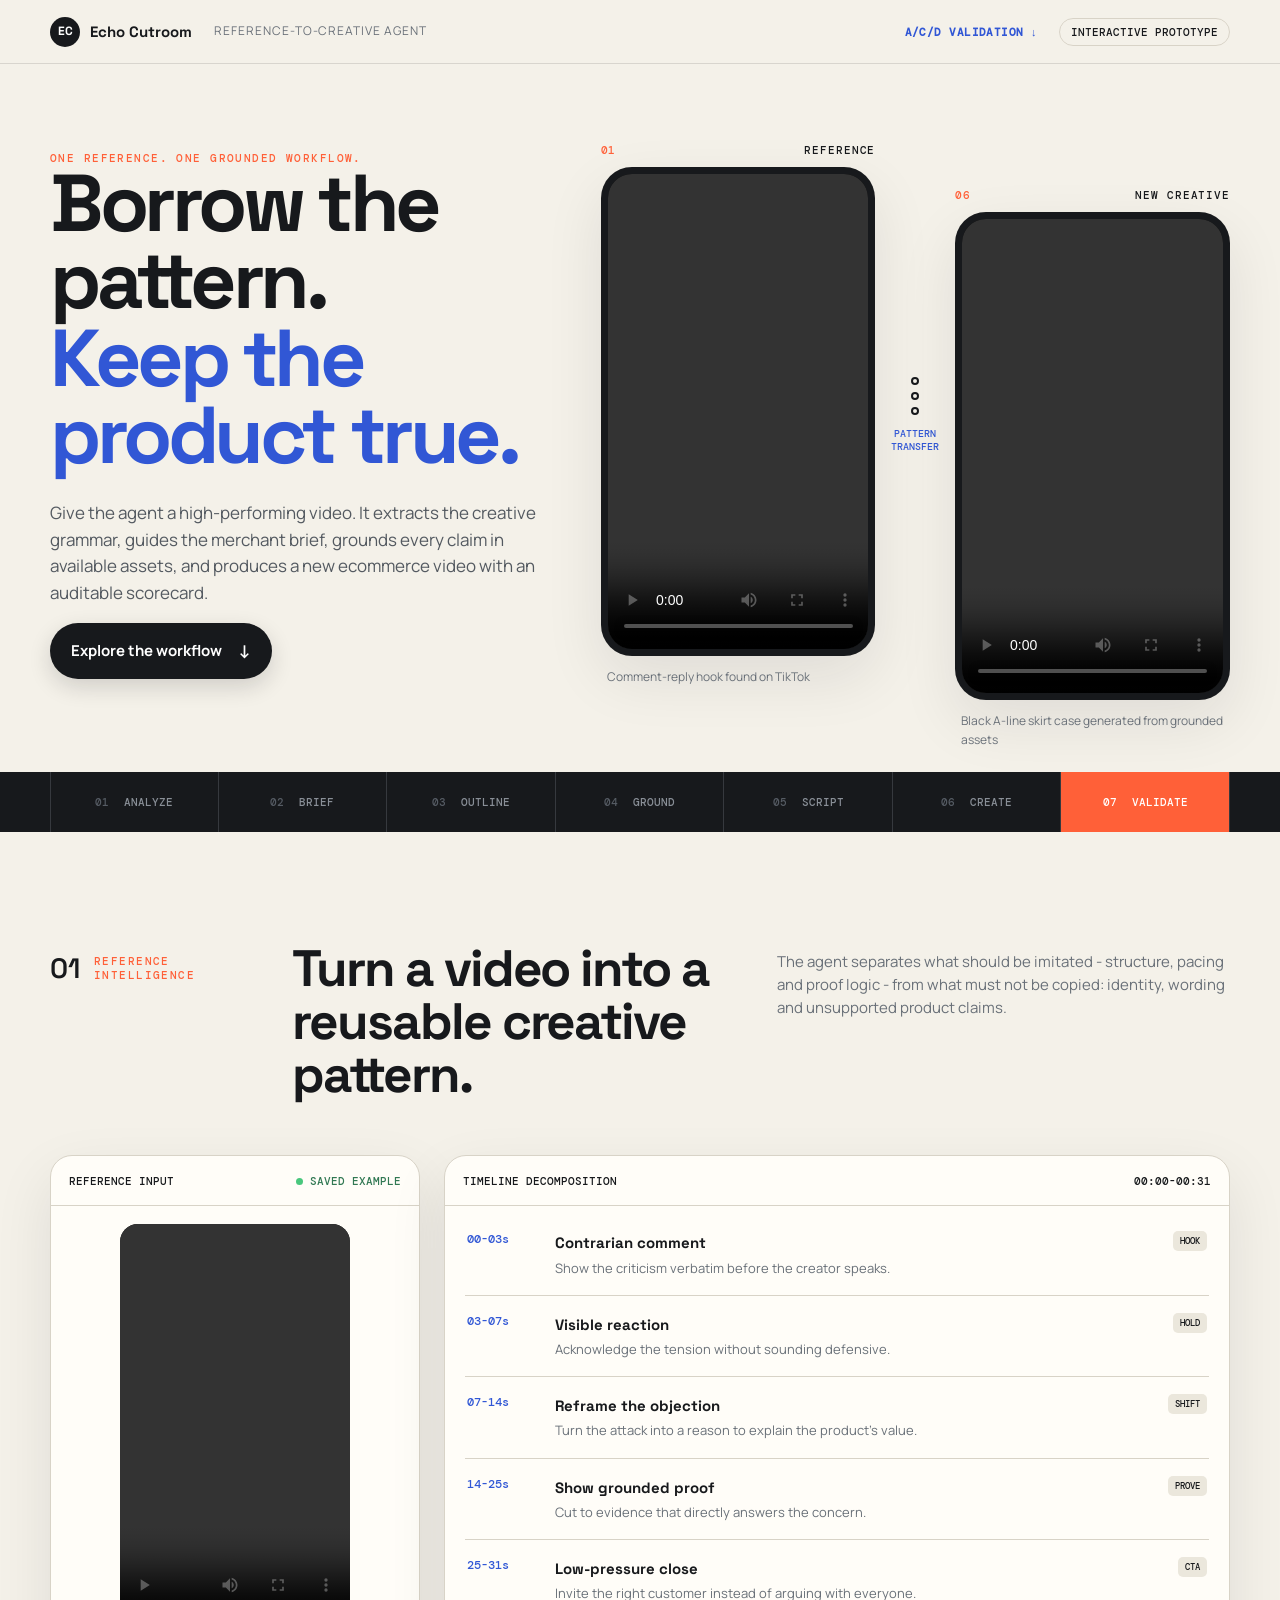
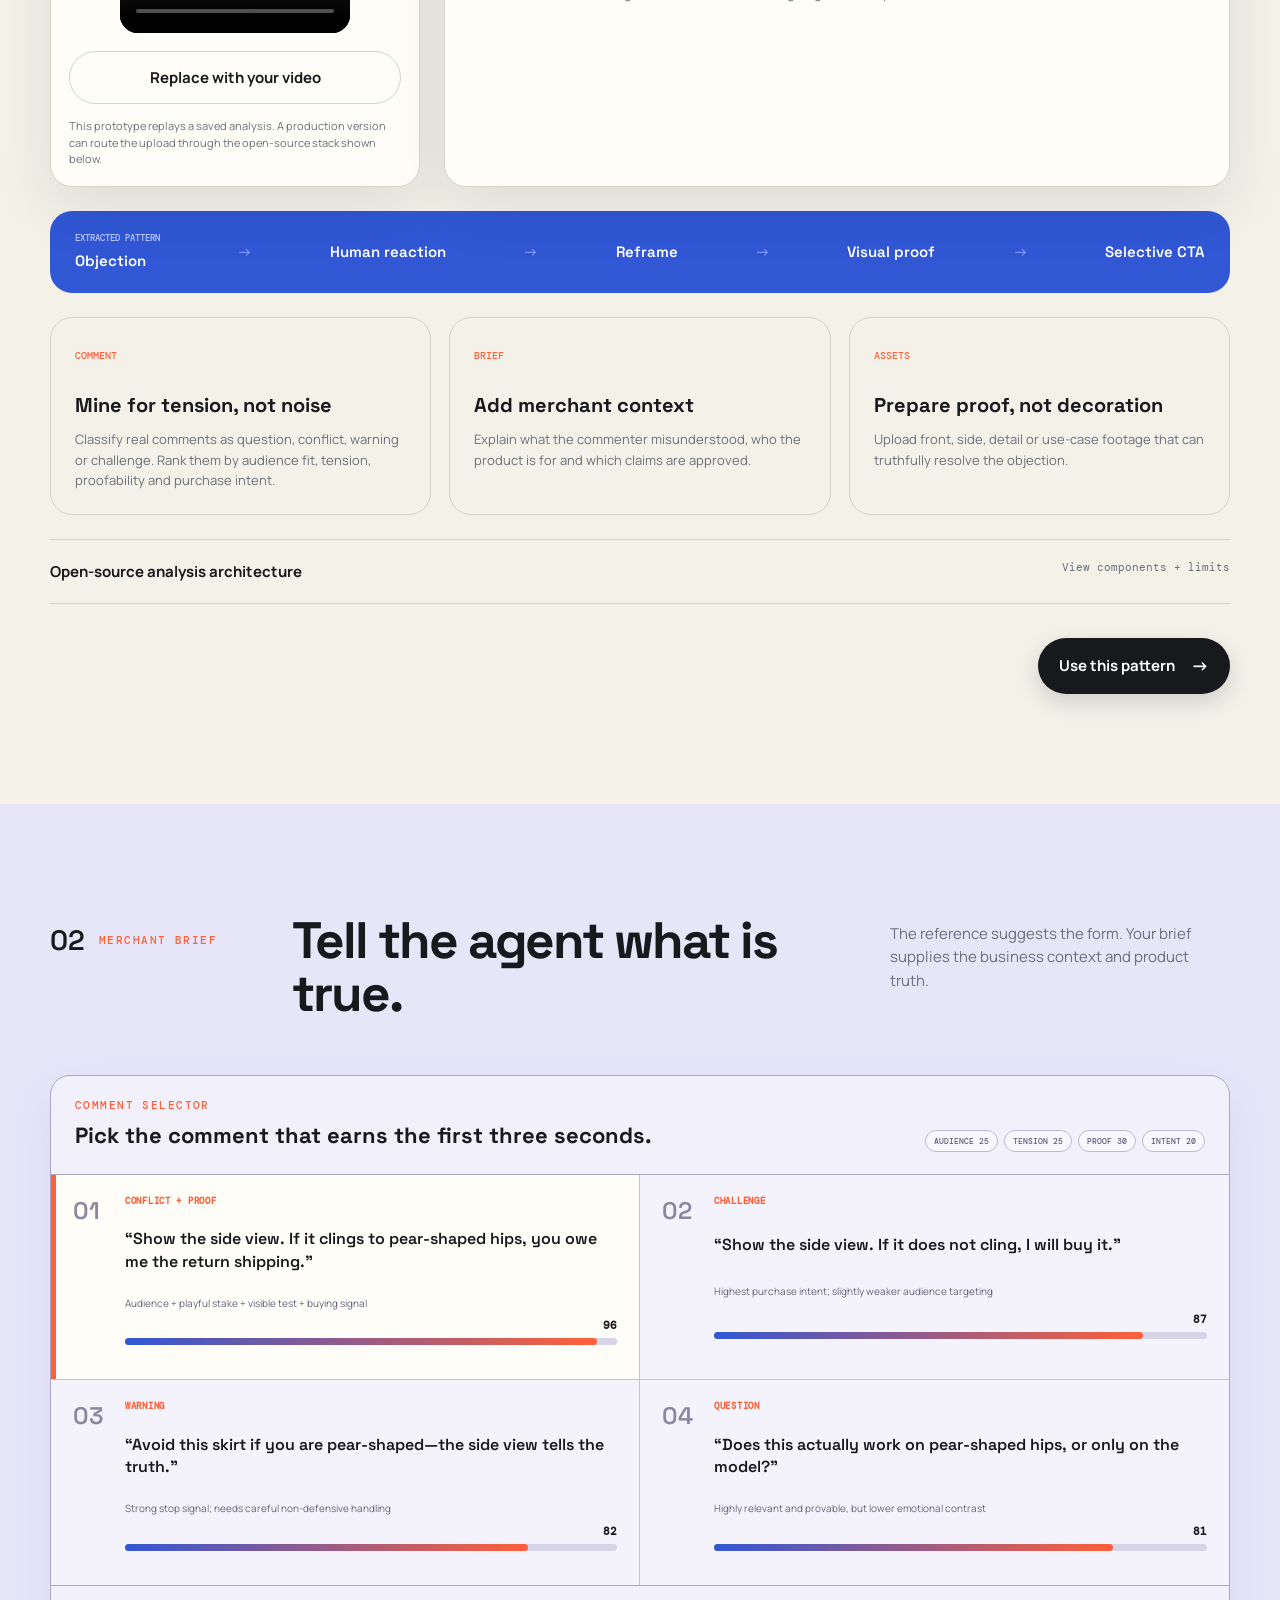
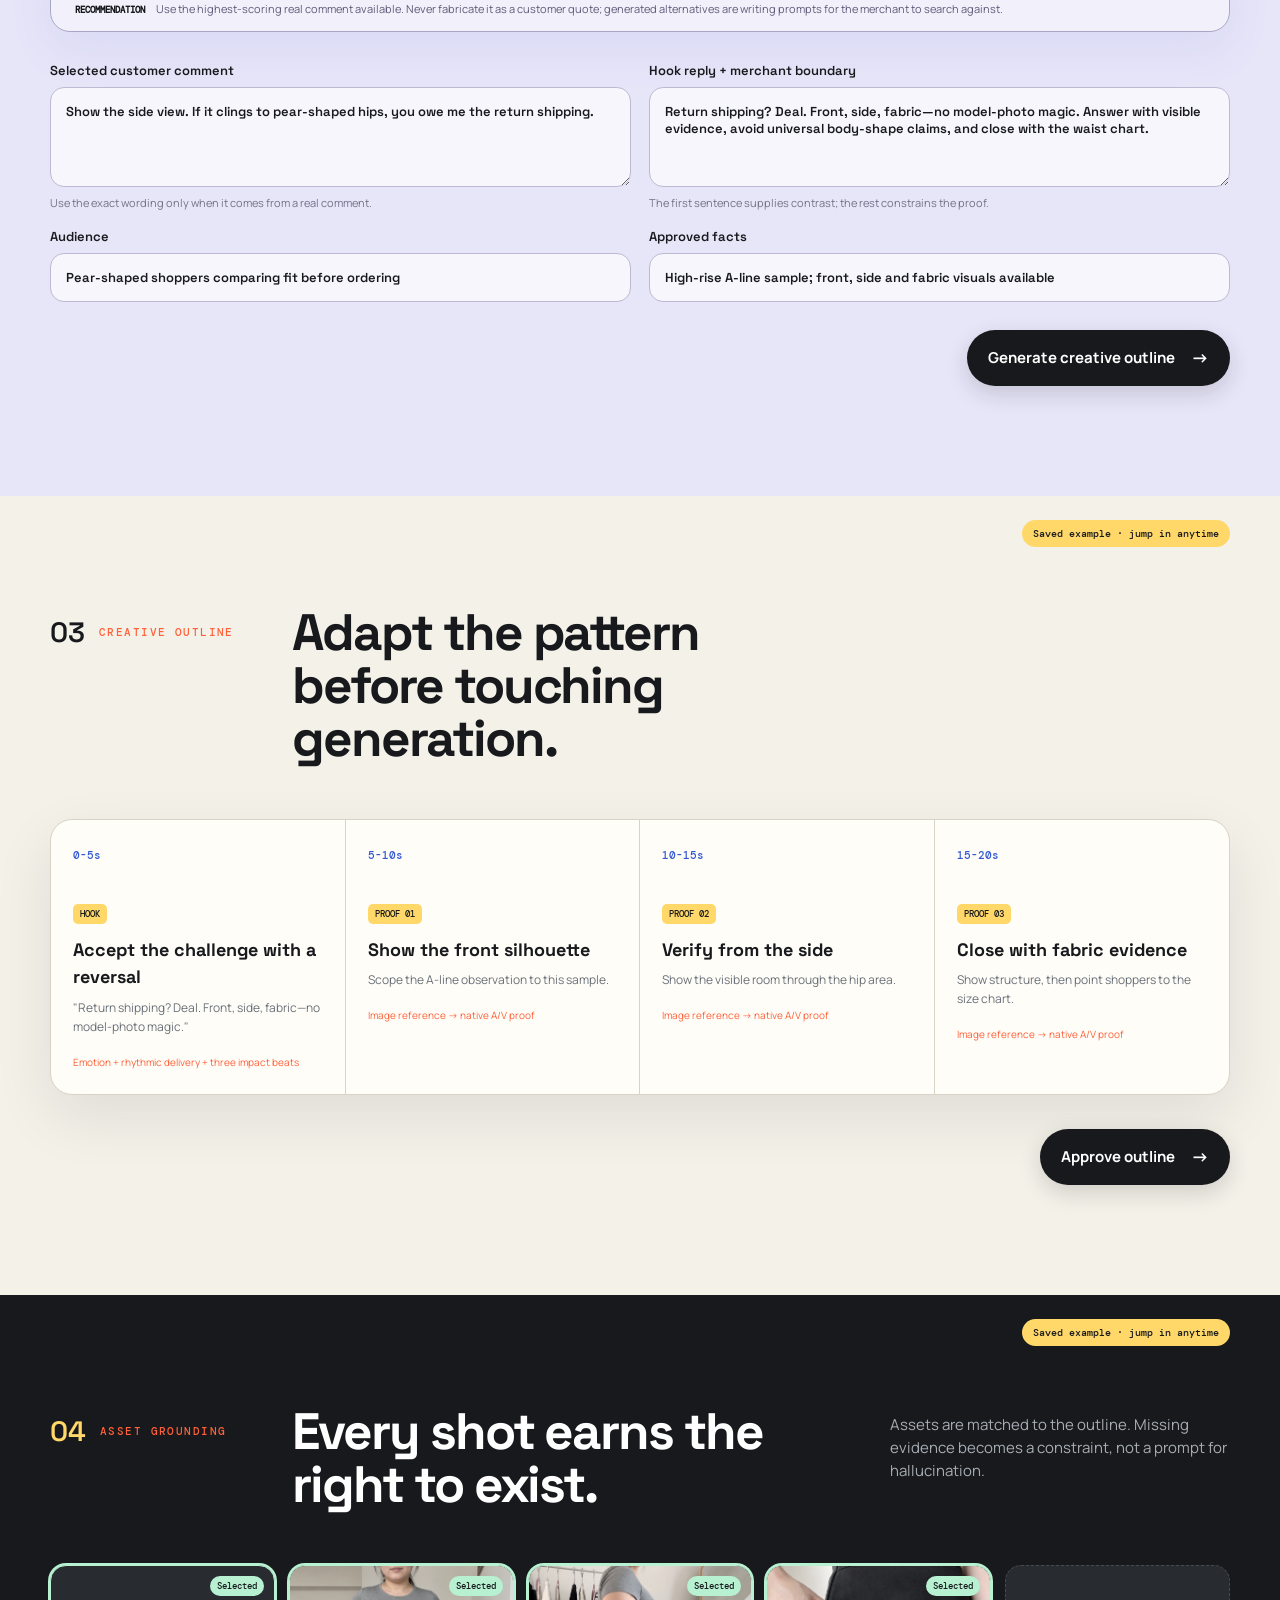
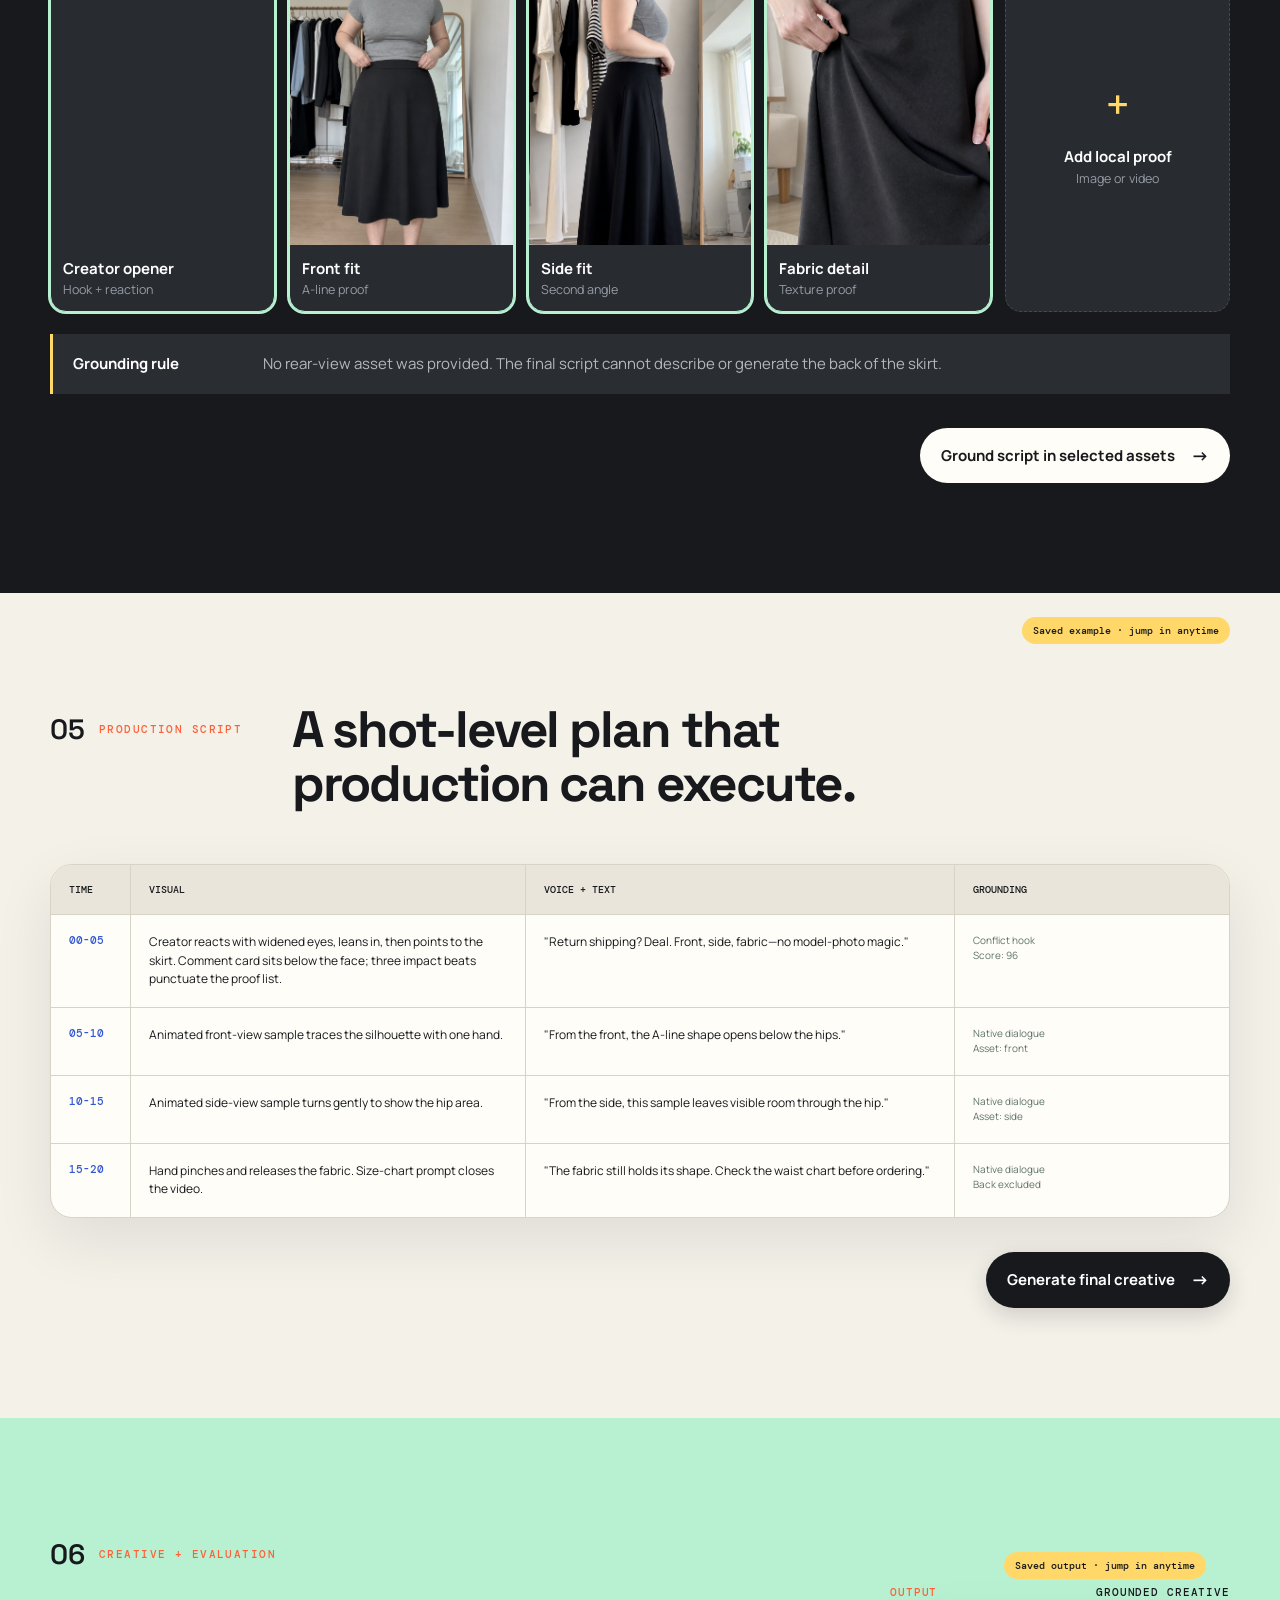
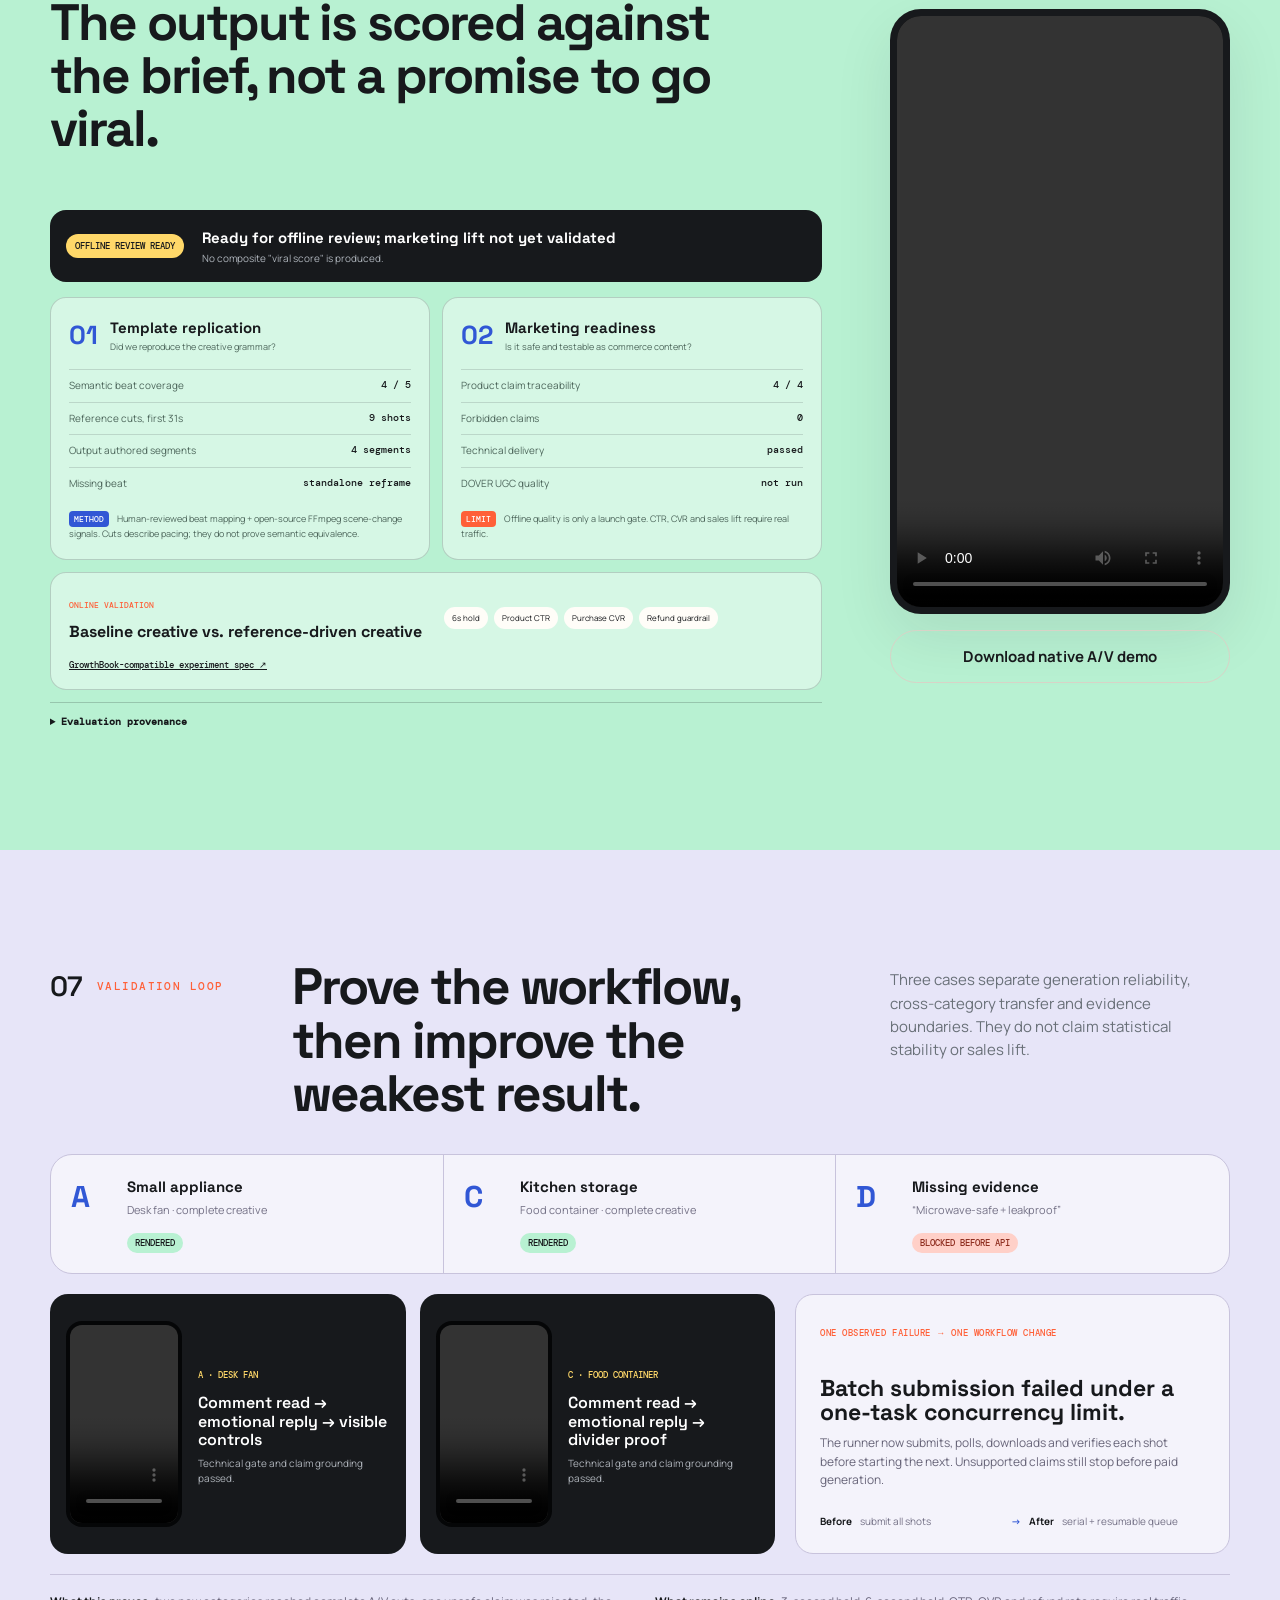
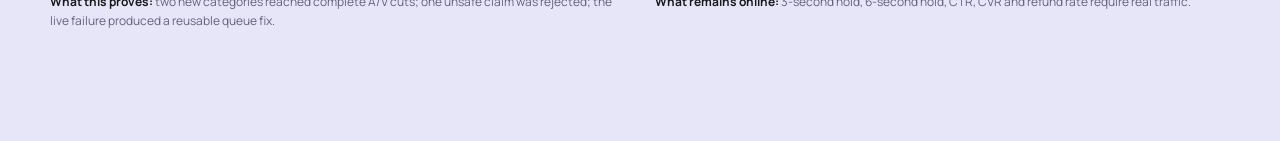
==== commit 35d344d6: "Publish validated AIGC video workflow" ====
--- a/demos/comment-video/index.html
+++ b/demos/comment-video/index.html
@@ -21,6 +21,7 @@
         <span>Echo Cutroom</span>
       </a>
       <span class="topbar-label">Reference-to-Creative Agent</span>
+      <a class="topbar-validation-link" href="#stage-7">A/C/D validation <span aria-hidden="true">↓</span></a>
       <span class="prototype-badge">Interactive prototype</span>
     </header>
 
@@ -52,9 +53,9 @@
           <article class="phone-card output-card">
             <div class="phone-label"><span>06</span> New creative</div>
             <div class="phone-frame">
-              <video src="./assets/output/comment-reply-demo-native-av.mp4?v=20260729" controls playsinline preload="metadata"></video>
-            </div>
-            <p>Denim skirt case generated from grounded assets</p>
+              <video src="./assets/output/comment-reply-demo-native-av.mp4?v=20260805-hook2" controls playsinline preload="metadata"></video>
+            </div>
+            <p>Black A-line skirt case generated from grounded assets</p>
           </article>
         </div>
       </section>
@@ -67,6 +68,7 @@
           <button class="rail-step" data-stage-target="stage-4"><span>04</span> Ground</button>
           <button class="rail-step" data-stage-target="stage-5"><span>05</span> Script</button>
           <button class="rail-step" data-stage-target="stage-6"><span>06</span> Create</button>
+          <button class="rail-step" data-stage-target="stage-7"><span>07</span> Validate</button>
         </div>
       </nav>
 
@@ -111,7 +113,7 @@
         </div>
 
         <div class="guidance-grid">
-          <article><span>COMMENT</span><h3>Find a useful objection</h3><p>Choose a repeated concern that can be answered with visible product evidence - not rage bait alone.</p></article>
+          <article><span>COMMENT</span><h3>Mine for tension, not noise</h3><p>Classify real comments as question, conflict, warning or challenge. Rank them by audience fit, tension, proofability and purchase intent.</p></article>
           <article><span>BRIEF</span><h3>Add merchant context</h3><p>Explain what the commenter misunderstood, who the product is for and which claims are approved.</p></article>
           <article><span>ASSETS</span><h3>Prepare proof, not decoration</h3><p>Upload front, side, detail or use-case footage that can truthfully resolve the objection.</p></article>
         </div>
@@ -135,9 +137,47 @@
             <h2>Tell the agent what is true.</h2>
             <p>The reference suggests the form. Your brief supplies the business context and product truth.</p>
           </div>
+          <section class="comment-selector" aria-labelledby="comment-selector-title">
+            <div class="comment-selector-head">
+              <div>
+                <p class="eyebrow">COMMENT SELECTOR</p>
+                <h3 id="comment-selector-title">Pick the comment that earns the first three seconds.</h3>
+              </div>
+              <div class="score-key" aria-label="Scoring dimensions">
+                <span>Audience 25</span><span>Tension 25</span><span>Proof 30</span><span>Intent 20</span>
+              </div>
+            </div>
+            <div class="comment-candidates">
+              <button class="comment-candidate is-selected" type="button" data-hook-type="CONFLICT" data-hook-score="96" data-comment="Show the side view. If it clings to pear-shaped hips, you owe me the return shipping." data-reply="Return shipping? Deal. Front, side, fabric—no model-photo magic.">
+                <span class="candidate-rank">01</span><span class="candidate-type">CONFLICT + PROOF</span>
+                <strong>“Show the side view. If it clings to pear-shaped hips, you owe me the return shipping.”</strong>
+                <small>Audience + playful stake + visible test + buying signal</small>
+                <b><i style="--score: 96%"></i><em>96</em></b>
+              </button>
+              <button class="comment-candidate" type="button" data-hook-type="CHALLENGE" data-hook-score="87" data-comment="Show the side view. If it does not cling, I will buy it." data-reply="Deal. Five seconds, one side view, no flattering pose.">
+                <span class="candidate-rank">02</span><span class="candidate-type">CHALLENGE</span>
+                <strong>“Show the side view. If it does not cling, I will buy it.”</strong>
+                <small>Highest purchase intent; slightly weaker audience targeting</small>
+                <b><i style="--score: 87%"></i><em>87</em></b>
+              </button>
+              <button class="comment-candidate" type="button" data-hook-type="WARNING" data-hook-score="82" data-comment="Avoid this skirt if you are pear-shaped—the side view tells the truth." data-reply="Exactly. So here is the side view, without the product-page posing.">
+                <span class="candidate-rank">03</span><span class="candidate-type">WARNING</span>
+                <strong>“Avoid this skirt if you are pear-shaped—the side view tells the truth.”</strong>
+                <small>Strong stop signal; needs careful non-defensive handling</small>
+                <b><i style="--score: 82%"></i><em>82</em></b>
+              </button>
+              <button class="comment-candidate" type="button" data-hook-type="QUESTION" data-hook-score="81" data-comment="Does this actually work on pear-shaped hips, or only on the model?" data-reply="Fair question. Let us show the angles the product page missed.">
+                <span class="candidate-rank">04</span><span class="candidate-type">QUESTION</span>
+                <strong>“Does this actually work on pear-shaped hips, or only on the model?”</strong>
+                <small>Highly relevant and provable, but lower emotional contrast</small>
+                <b><i style="--score: 81%"></i><em>81</em></b>
+              </button>
+            </div>
+            <p class="selector-note"><span>Recommendation</span> Use the highest-scoring real comment available. Never fabricate it as a customer quote; generated alternatives are writing prompts for the merchant to search against.</p>
+          </section>
           <form id="brief-form" class="brief-grid">
-            <label>Customer comment<textarea id="comment-input" rows="4">"Will this skirt emphasize my hips? The model photos do not show the fit clearly."</textarea><small>Best input: a recurring, answerable objection.</small></label>
-            <label>Merchant response<textarea id="response-input" rows="4">Answer the fit concern with visible front, side and fabric evidence. Avoid universal body-shape claims and end with a waist-based size-chart instruction.</textarea><small>Explain the misunderstanding and your preferred angle.</small></label>
+            <label>Selected customer comment<textarea id="comment-input" rows="4">Show the side view. If it clings to pear-shaped hips, you owe me the return shipping.</textarea><small>Use the exact wording only when it comes from a real comment.</small></label>
+            <label>Hook reply + merchant boundary<textarea id="response-input" rows="4">Return shipping? Deal. Front, side, fabric—no model-photo magic. Answer with visible evidence, avoid universal body-shape claims, and close with the waist chart.</textarea><small>The first sentence supplies contrast; the rest constrains the proof.</small></label>
             <label>Audience<input id="audience-input" value="Pear-shaped shoppers comparing fit before ordering" /></label>
             <label>Approved facts<input id="facts-input" value="High-rise A-line sample; front, side and fabric visuals available" /></label>
             <div class="form-action"><button class="primary-button" type="submit">Generate creative outline <span>&rarr;</span></button></div>
@@ -145,14 +185,14 @@
         </div>
       </section>
 
-      <section id="stage-3" class="workflow-stage shell is-locked">
-        <div class="lock-note">Complete the merchant brief to unlock</div>
+      <section id="stage-3" class="workflow-stage shell">
+        <div class="lock-note">Saved example · jump in anytime</div>
         <div class="stage-heading compact">
           <div><span class="stage-number">03</span><p class="eyebrow">CREATIVE OUTLINE</p></div>
           <h2>Adapt the pattern before touching generation.</h2>
         </div>
         <div class="outline-board">
-          <article><span>0-5s</span><em>HOOK</em><h3>Turn the objection into a fit check</h3><p>"Pear-shaped? Same. Here is what the product photos do not show."</p><small>Native A/V: creator opener + comment card</small></article>
+          <article><span>0-5s</span><em>HOOK</em><h3>Accept the challenge with a reversal</h3><p>"Return shipping? Deal. Front, side, fabric—no model-photo magic."</p><small>Emotion + rhythmic delivery + three impact beats</small></article>
           <article><span>5-10s</span><em>PROOF 01</em><h3>Show the front silhouette</h3><p>Scope the A-line observation to this sample.</p><small>Image reference → native A/V proof</small></article>
           <article><span>10-15s</span><em>PROOF 02</em><h3>Verify from the side</h3><p>Show the visible room through the hip area.</p><small>Image reference → native A/V proof</small></article>
           <article><span>15-20s</span><em>PROOF 03</em><h3>Close with fabric evidence</h3><p>Show structure, then point shoppers to the size chart.</p><small>Image reference → native A/V proof</small></article>
@@ -160,9 +200,9 @@
         <div class="stage-action"><button id="approve-outline" class="primary-button">Approve outline <span>&rarr;</span></button></div>
       </section>
 
-      <section id="stage-4" class="workflow-stage stage-dark is-locked">
+      <section id="stage-4" class="workflow-stage stage-dark">
         <div class="shell">
-          <div class="lock-note">Approve the outline to unlock</div>
+          <div class="lock-note">Saved example · jump in anytime</div>
           <div class="stage-heading compact">
             <div><span class="stage-number">04</span><p class="eyebrow">ASSET GROUNDING</p></div>
             <h2>Every shot earns the right to exist.</h2>
@@ -170,19 +210,19 @@
           </div>
           <div class="asset-grid">
             <button class="asset-card is-selected" data-asset="opener">
-              <video src="./assets/library/native-av/native-hook.mp4?v=20260729" muted loop autoplay playsinline></video>
+              <video src="./assets/library/native-av/native-hook.mp4?v=20260805-hook2" muted loop autoplay playsinline></video>
               <span><b>Creator opener</b><small>Hook + reaction</small></span><i>Selected</i>
             </button>
             <button class="asset-card is-selected" data-asset="front">
-              <img src="./assets/library/fit-front.png" alt="Front fit of denim skirt" />
+              <img src="./assets/library/fit-front.png" alt="Front fit of black A-line skirt" />
               <span><b>Front fit</b><small>A-line proof</small></span><i>Selected</i>
             </button>
             <button class="asset-card is-selected" data-asset="side">
-              <img src="./assets/library/fit-side.png" alt="Side fit of denim skirt" />
+              <img src="./assets/library/fit-side.png" alt="Side fit of black A-line skirt" />
               <span><b>Side fit</b><small>Second angle</small></span><i>Selected</i>
             </button>
             <button class="asset-card is-selected" data-asset="detail">
-              <img src="./assets/library/fabric-detail.png" alt="Denim fabric detail" />
+              <img src="./assets/library/fabric-detail.png" alt="Black fabric detail" />
               <span><b>Fabric detail</b><small>Texture proof</small></span><i>Selected</i>
             </button>
             <label class="asset-card upload-asset">
@@ -195,15 +235,15 @@
         </div>
       </section>
 
-      <section id="stage-5" class="workflow-stage shell is-locked">
-        <div class="lock-note">Select evidence to unlock</div>
+      <section id="stage-5" class="workflow-stage shell">
+        <div class="lock-note">Saved example · jump in anytime</div>
         <div class="stage-heading compact">
           <div><span class="stage-number">05</span><p class="eyebrow">PRODUCTION SCRIPT</p></div>
           <h2>A shot-level plan that production can execute.</h2>
         </div>
         <div class="script-table">
           <div class="script-row header"><span>TIME</span><span>VISUAL</span><span>VOICE + TEXT</span><span>GROUNDING</span></div>
-          <div class="script-row"><time>00-05</time><p>Creator lifts the skirt. Comment card appears in the upper-left safe area.</p><p>"Pear-shaped? Same. Here is what the product photos do not show."</p><mark>Native dialogue<br />Asset: opener</mark></div>
+          <div class="script-row"><time>00-05</time><p>Creator reacts with widened eyes, leans in, then points to the skirt. Comment card sits below the face; three impact beats punctuate the proof list.</p><p>"Return shipping? Deal. Front, side, fabric—no model-photo magic."</p><mark>Conflict hook<br />Score: 96</mark></div>
           <div class="script-row"><time>05-10</time><p>Animated front-view sample traces the silhouette with one hand.</p><p>"From the front, the A-line shape opens below the hips."</p><mark>Native dialogue<br />Asset: front</mark></div>
           <div class="script-row"><time>10-15</time><p>Animated side-view sample turns gently to show the hip area.</p><p>"From the side, this sample leaves visible room through the hip."</p><mark>Native dialogue<br />Asset: side</mark></div>
           <div class="script-row"><time>15-20</time><p>Hand pinches and releases the fabric. Size-chart prompt closes the video.</p><p>"The fabric still holds its shape. Check the waist chart before ordering."</p><mark>Native dialogue<br />Back excluded</mark></div>
@@ -211,9 +251,9 @@
         <div class="stage-action"><button id="render-video" class="primary-button">Generate final creative <span>&rarr;</span></button></div>
       </section>
 
-      <section id="stage-6" class="workflow-stage stage-result is-locked">
+      <section id="stage-6" class="workflow-stage stage-result">
         <div class="shell result-layout">
-          <div class="lock-note">Approve production script to unlock</div>
+          <div class="lock-note">Saved output · jump in anytime</div>
           <div>
             <div class="stage-heading compact">
               <div><span class="stage-number">06</span><p class="eyebrow">CREATIVE + EVALUATION</p></div>
@@ -257,9 +297,40 @@
           </div>
           <article class="final-video">
             <div class="phone-label"><span>OUTPUT</span> Grounded creative</div>
-            <div class="phone-frame"><video src="./assets/output/comment-reply-demo-native-av.mp4?v=20260729" controls playsinline preload="metadata"></video></div>
+            <div class="phone-frame"><video src="./assets/output/comment-reply-demo-native-av.mp4?v=20260805-hook2" controls playsinline preload="metadata"></video></div>
             <a class="secondary-button" href="./assets/output/comment-reply-demo-native-av.mp4" download>Download native A/V demo</a>
           </article>
+        </div>
+      </section>
+
+      <section id="stage-7" class="workflow-stage validation-stage">
+        <div class="shell">
+          <div class="stage-heading compact validation-heading">
+            <div><span class="stage-number">07</span><p class="eyebrow">VALIDATION LOOP</p></div>
+            <h2>Prove the workflow, then improve the weakest result.</h2>
+            <p>Three cases separate generation reliability, cross-category transfer and evidence boundaries. They do not claim statistical stability or sales lift.</p>
+          </div>
+          <div class="validation-matrix" aria-label="A C D validation cases">
+            <article><span>A</span><div><b>Small appliance</b><p>Desk fan · complete creative</p></div><em>Rendered</em></article>
+            <article><span>C</span><div><b>Kitchen storage</b><p>Food container · complete creative</p></div><em>Rendered</em></article>
+            <article class="is-blocked"><span>D</span><div><b>Missing evidence</b><p>“Microwave-safe + leakproof”</p></div><em>Blocked before API</em></article>
+          </div>
+          <div class="validation-body">
+            <div class="validation-videos">
+              <article><div class="mini-phone"><video controls playsinline preload="metadata" src="./assets/stability/runs/case-a-desk-fan-v2/final.mp4"></video></div><div><small>A · DESK FAN</small><b>Comment read → emotional reply → visible controls</b><p>Technical gate and claim grounding passed.</p></div></article>
+              <article><div class="mini-phone"><video controls playsinline preload="metadata" src="./assets/stability/runs/case-c-food-container-v2/final.mp4"></video></div><div><small>C · FOOD CONTAINER</small><b>Comment read → emotional reply → divider proof</b><p>Technical gate and claim grounding passed.</p></div></article>
+            </div>
+            <div class="iteration-note">
+              <span>ONE OBSERVED FAILURE → ONE WORKFLOW CHANGE</span>
+              <h3>Batch submission failed under a one-task concurrency limit.</h3>
+              <p>The runner now submits, polls, downloads and verifies each shot before starting the next. Unsupported claims still stop before paid generation.</p>
+              <div><b>Before</b><i>submit all shots</i><strong>→</strong><b>After</b><i>serial + resumable queue</i></div>
+            </div>
+          </div>
+          <div class="validation-footer">
+            <p><b>What this proves:</b> two new categories reached complete A/V cuts; one unsafe claim was rejected; the live failure produced a reusable queue fix.</p>
+            <p><b>What remains online:</b> 3-second hold, 6-second hold, CTR, CVR and refund rate require real traffic.</p>
+          </div>
         </div>
       </section>
     </main>
--- a/demos/comment-video/styles.css
+++ b/demos/comment-video/styles.css
@@ -43,6 +43,9 @@
 .brand-mark { display: grid; place-items: center; width: 30px; height: 30px; border-radius: 50%; color: white; background: var(--ink); font-size: 12px; }
 .topbar-label { color: var(--muted); font-size: 12px; letter-spacing: .08em; text-transform: uppercase; }
 .prototype-badge { margin-left: auto; padding: 6px 11px; border: 1px solid var(--line); border-radius: 99px; font: 500 11px "DM Mono"; text-transform: uppercase; }
+.topbar-validation-link { margin-left: auto; color: var(--blue); font: 600 11px "DM Mono"; text-decoration: none; text-transform: uppercase; letter-spacing: .04em; }
+.topbar-validation-link:hover { color: var(--orange); }
+.topbar-validation-link + .prototype-badge { margin-left: 0; }
 .hero {
   min-height: 670px;
   display: grid;
@@ -68,7 +71,7 @@
 .secondary-button { border: 1px solid var(--line); background: transparent; }
 .light-button { background: var(--white); color: var(--ink); }
 .primary-button:hover, .secondary-button:hover, .light-button:hover { transform: translateY(-2px); }
-.primary-button:focus-visible, .secondary-button:focus-visible, .light-button:focus-visible, .rail-step:focus-visible, .asset-card:focus-visible, input:focus-visible, textarea:focus-visible, summary:focus-visible { outline: 3px solid var(--yellow); outline-offset: 3px; }
+.primary-button:focus-visible, .secondary-button:focus-visible, .light-button:focus-visible, .rail-step:focus-visible, .asset-card:focus-visible, .comment-candidate:focus-visible, input:focus-visible, textarea:focus-visible, summary:focus-visible { outline: 3px solid var(--yellow); outline-offset: 3px; }
 
 .film-reel { display: grid; grid-template-columns: 1fr 80px 1fr; align-items: center; }
 .phone-card { min-width: 0; }
@@ -83,7 +86,7 @@
 .reel-bridge b { margin-top: 5px; color: var(--blue); font: 500 10px "DM Mono"; text-align: center; text-transform: uppercase; }
 
 .stage-rail { position: sticky; top: 0; z-index: 15; background: var(--ink); color: white; }
-.rail-inner { min-height: 60px; display: grid; grid-template-columns: repeat(6, 1fr); }
+.rail-inner { min-height: 60px; display: grid; grid-template-columns: repeat(7, 1fr); }
 .rail-step { border: 0; border-right: 1px solid #36393e; background: transparent; color: #898f97; cursor: pointer; font: 500 11px "DM Mono"; text-transform: uppercase; }
 .rail-step:first-child { border-left: 1px solid #36393e; }
 .rail-step span { color: #565c64; margin-right: 8px; }
@@ -137,6 +140,26 @@
 
 .stage-tint { background: #e7e5f8; }
 .stage-tint > .shell { position: relative; }
+.comment-selector { margin-bottom: 30px; border: 1px solid #aaa6c5; border-radius: 20px; overflow: hidden; background: rgba(255,255,255,.42); box-shadow: 0 18px 46px rgba(49,87,213,.08); }
+.comment-selector-head { display: flex; align-items: flex-end; justify-content: space-between; gap: 24px; padding: 22px 24px; border-bottom: 1px solid #aaa6c5; }
+.comment-selector-head h3 { margin: 6px 0 0; max-width: 610px; font-size: 22px; }
+.score-key { display: flex; flex-wrap: wrap; justify-content: flex-end; gap: 6px; }
+.score-key span { padding: 5px 8px; border: 1px solid #bdb9d2; border-radius: 99px; color: #5f5b78; background: rgba(255,255,255,.45); font: 500 8px "DM Mono"; text-transform: uppercase; }
+.comment-candidates { display: grid; grid-template-columns: 1fr 1fr; }
+.comment-candidate { position: relative; display: grid; grid-template-columns: 40px 1fr; gap: 8px 12px; min-height: 205px; padding: 20px 22px; border: 0; border-right: 1px solid #c5c1d8; border-bottom: 1px solid #c5c1d8; background: rgba(255,255,255,.2); text-align: left; cursor: pointer; transition: background .2s, transform .2s, box-shadow .2s; }
+.comment-candidate:nth-child(2n) { border-right: 0; }
+.comment-candidate:nth-last-child(-n+2) { border-bottom: 0; }
+.comment-candidate:hover { background: rgba(255,255,255,.62); }
+.comment-candidate.is-selected { z-index: 1; background: var(--white); box-shadow: inset 5px 0 0 var(--orange); }
+.candidate-rank { grid-row: 1 / span 4; color: #8b87a0; font: 600 24px "Space Grotesk"; }
+.candidate-type { color: var(--orange); font: 600 9px "DM Mono"; letter-spacing: .08em; }
+.comment-candidate strong { font: 600 16px/1.42 "Space Grotesk"; }
+.comment-candidate small { color: #66627b; font-size: 10px; }
+.comment-candidate > b { position: relative; grid-column: 2; height: 7px; margin-top: 5px; border-radius: 99px; background: #d8d4e7; overflow: visible; }
+.comment-candidate > b i { display: block; width: var(--score); height: 100%; border-radius: inherit; background: linear-gradient(90deg, var(--blue), var(--orange)); transition: width .35s ease; }
+.comment-candidate > b em { position: absolute; right: 0; top: -20px; color: var(--ink); font: normal 700 11px "DM Mono"; }
+.selector-note { margin: 0; padding: 14px 24px; border-top: 1px solid #aaa6c5; color: #5f5b78; font-size: 11px; }
+.selector-note span { margin-right: 9px; color: var(--ink); font: 600 9px "DM Mono"; text-transform: uppercase; }
 .brief-grid { display: grid; grid-template-columns: 1fr 1fr; gap: 18px; }
 .brief-grid label { display: flex; flex-direction: column; gap: 8px; font: 600 13px "Space Grotesk"; }
 .brief-grid textarea, .brief-grid input { width: 100%; border: 1px solid #bdb9d2; border-radius: 14px; padding: 15px; background: rgba(255,255,255,.65); color: var(--ink); resize: vertical; }
@@ -219,6 +242,34 @@
 .is-locked > *:not(.lock-note), .is-locked > .shell > *:not(.lock-note) { opacity: .3; pointer-events: none; filter: grayscale(.7); }
 .lock-note { position: absolute; top: 24px; right: max(24px, calc((100% - 1180px) / 2)); z-index: 3; padding: 7px 11px; border-radius: 99px; background: var(--yellow); color: var(--ink); font: 500 10px "DM Mono"; }
 .workflow-stage.shell > .lock-note { right: 0; }
+.validation-stage { background: #e7e5f8; }
+.validation-heading { margin-bottom: 34px; }
+.validation-matrix { display: grid; grid-template-columns: repeat(3, 1fr); overflow: hidden; border: 1px solid #c8c3dc; border-radius: var(--radius); background: rgba(255,255,255,.55); }
+.validation-matrix article { min-height: 112px; padding: 20px; display: grid; grid-template-columns: 42px 1fr; gap: 14px; align-items: center; border-right: 1px solid #c8c3dc; }
+.validation-matrix article:last-child { border-right: 0; }
+.validation-matrix article > span { font: 700 30px "Space Grotesk"; color: var(--blue); }
+.validation-matrix b { font-family: "Space Grotesk"; }
+.validation-matrix p { margin: 3px 0 0; color: #747186; font-size: 11px; }
+.validation-matrix em { grid-column: 2; width: max-content; padding: 4px 8px; border-radius: 99px; background: var(--mint); font: normal 500 9px "DM Mono"; text-transform: uppercase; }
+.validation-matrix .is-blocked em { background: #ffd0c8; color: #8f2e20; }
+.validation-body { margin-top: 20px; display: grid; grid-template-columns: 1.25fr .75fr; gap: 20px; }
+.validation-videos { display: grid; grid-template-columns: 1fr 1fr; gap: 14px; }
+.validation-videos article { min-width: 0; padding: 16px; display: grid; grid-template-columns: 116px 1fr; gap: 16px; align-items: center; border-radius: 18px; background: var(--ink); color: white; }
+.mini-phone { overflow: hidden; padding: 4px; border-radius: 16px; background: #050607; aspect-ratio: 9/16; }
+.mini-phone video { display: block; width: 100%; height: 100%; border-radius: 12px; object-fit: cover; }
+.validation-videos small { color: var(--yellow); font: 500 9px "DM Mono"; }
+.validation-videos b { display: block; margin: 10px 0 6px; font: 600 16px/1.15 "Space Grotesk"; }
+.validation-videos p { margin: 0; color: #aeb3ba; font-size: 10px; }
+.iteration-note { padding: 24px; border: 1px solid #c8c3dc; border-radius: 18px; background: rgba(255,255,255,.55); }
+.iteration-note > span { color: var(--orange); font: 500 9px "DM Mono"; letter-spacing: .06em; }
+.iteration-note h3 { margin: 34px 0 10px; font-size: 23px; line-height: 1.05; }
+.iteration-note p { color: #686579; font-size: 12px; }
+.iteration-note > div { margin-top: 24px; display: grid; grid-template-columns: auto 1fr auto auto 1fr; gap: 8px; align-items: center; font-size: 10px; }
+.iteration-note i { font-style: normal; color: #747186; }
+.iteration-note strong { color: var(--blue); }
+.validation-footer { margin-top: 20px; padding-top: 18px; display: grid; grid-template-columns: 1fr 1fr; gap: 30px; border-top: 1px solid #c8c3dc; }
+.validation-footer p { margin: 0; color: #666278; font-size: 12px; }
+.validation-footer b { color: var(--ink); }
 .toast { position: fixed; z-index: 40; left: 50%; bottom: 24px; transform: translate(-50%, 18px); padding: 11px 16px; border-radius: 99px; background: var(--ink); color: white; opacity: 0; pointer-events: none; transition: .25s; font-size: 12px; }
 .toast.is-visible { opacity: 1; transform: translate(-50%, 0); }
 
@@ -233,10 +284,11 @@
   .outline-board article { min-height: 230px; border-bottom: 1px solid var(--line); }
   .asset-grid { grid-template-columns: repeat(3, 1fr); }
   .result-layout { grid-template-columns: 1fr 280px; gap: 35px; }
+  .validation-body { grid-template-columns: 1fr; }
 }
 
 @media (max-width: 640px) {
-  .shell { width: min(100% - 28px, 1180px); }
+  .shell { width: min(calc(100% - 28px), 1180px); }
   .topbar { padding: 0 14px; }
   .topbar-label { display: none; }
   .prototype-badge { font-size: 8px; }
@@ -249,12 +301,16 @@
   .phone-card > p { display: none; }
   .reel-bridge b { display: none; }
   .stage-rail { overflow-x: auto; }
-  .rail-inner { width: 610px; margin: 0; }
+  .rail-inner { width: 728px; margin: 0; }
   .workflow-stage { padding-top: 76px; padding-bottom: 76px; }
   .stage-heading, .stage-heading.compact { display: block; }
   .stage-heading > div { margin-bottom: 22px; }
   .stage-heading h2 { font-size: 36px; }
-  .analysis-layout, .brief-grid, .result-layout { grid-template-columns: 1fr; }
+  .analysis-layout, .brief-grid, .result-layout, .comment-candidates { grid-template-columns: 1fr; }
+  .comment-selector-head { align-items: flex-start; flex-direction: column; }
+  .score-key { justify-content: flex-start; }
+  .comment-candidate { min-height: auto; border-right: 0; border-bottom: 1px solid #c5c1d8; }
+  .comment-candidate:nth-last-child(2) { border-bottom: 1px solid #c5c1d8; }
   .reference-player { width: 210px; }
   .beat-list li { grid-template-columns: 57px 1fr; }
   .beat-list em { display: none; }
@@ -269,6 +325,12 @@
   .script-row { width: 760px; }
   .final-video { width: min(280px, 90%); margin: 20px auto 0; }
   .experiment-card { grid-template-columns: 1fr; }
+  .validation-matrix { grid-template-columns: 1fr; }
+  .validation-matrix article { border-right: 0; border-bottom: 1px solid #c8c3dc; }
+  .validation-matrix article:last-child { border-bottom: 0; }
+  .validation-videos { grid-template-columns: 1fr; }
+  .validation-videos article { grid-template-columns: 104px 1fr; }
+  .validation-footer { grid-template-columns: 1fr; gap: 12px; }
   #evaluation-provenance { grid-template-columns: 1fr; }
   .lock-note { top: 17px; right: 14px; }
   .workflow-stage.shell > .lock-note { right: 0; }
